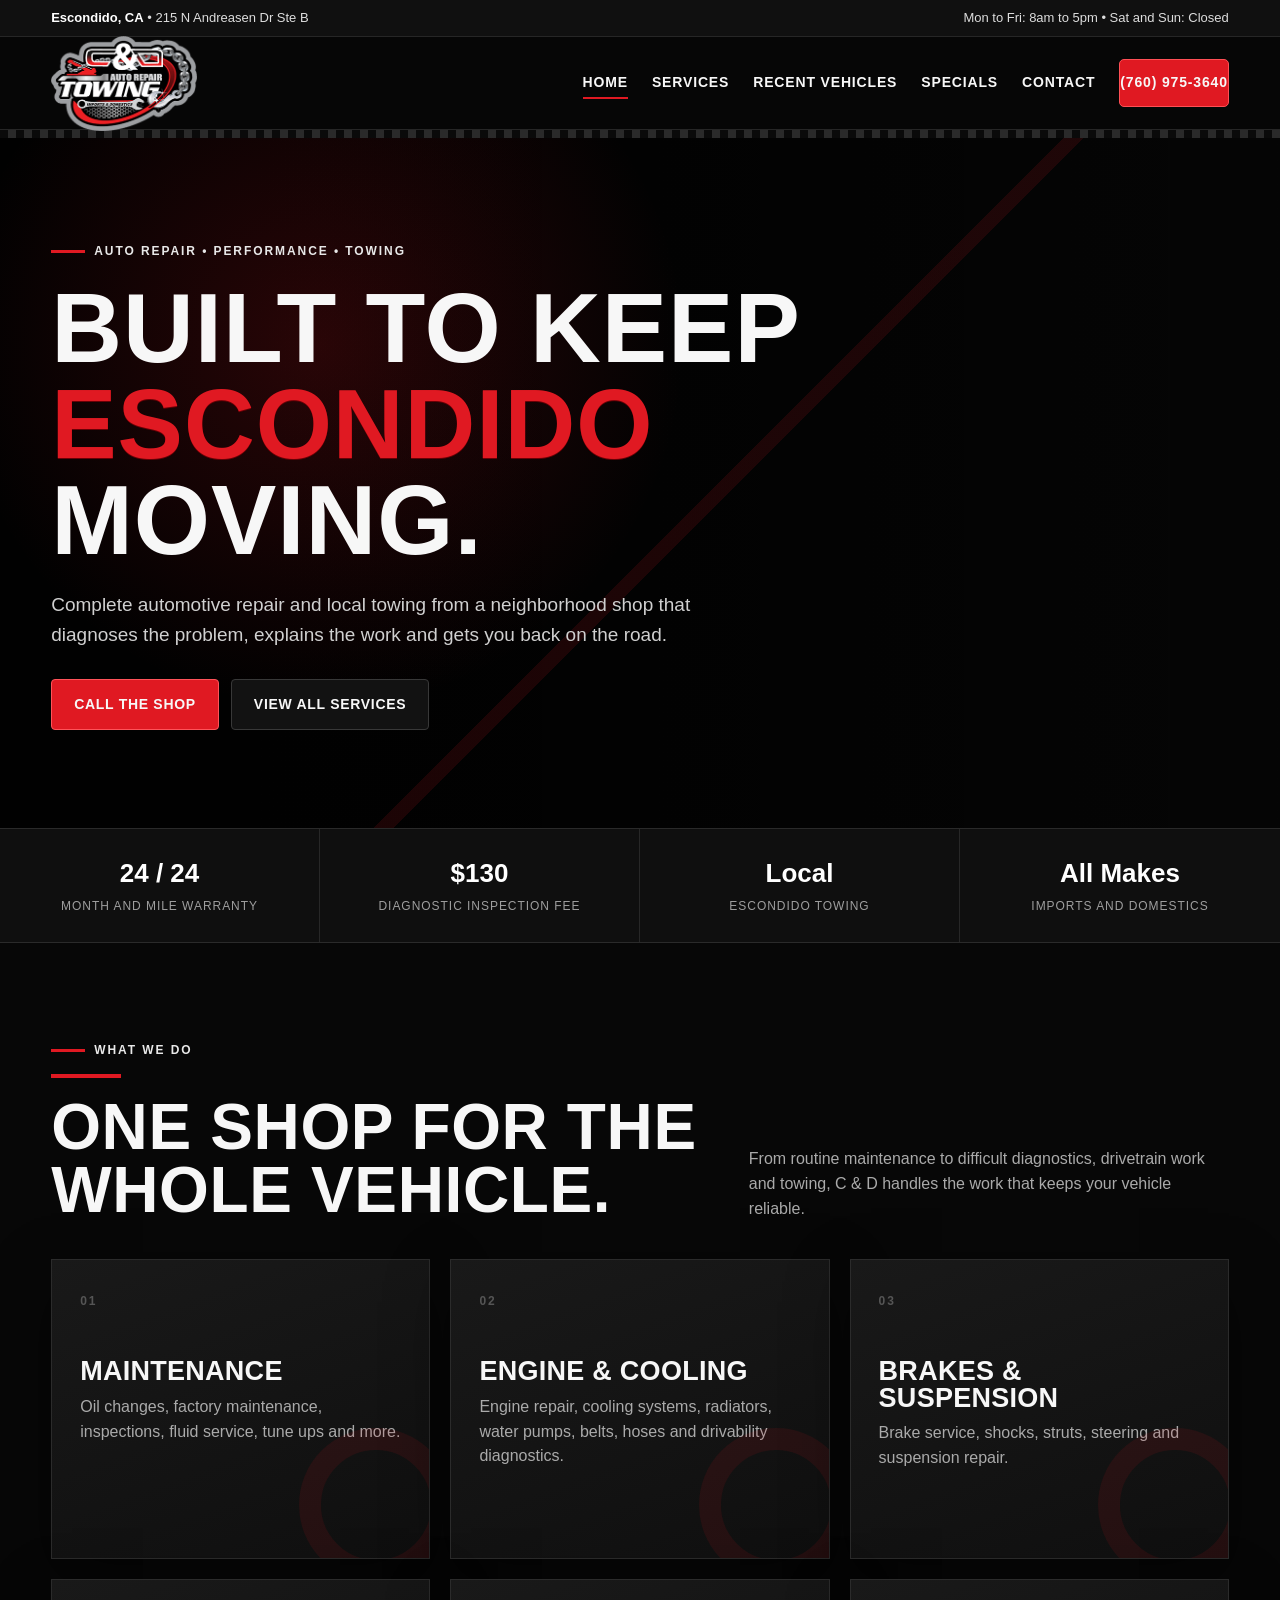
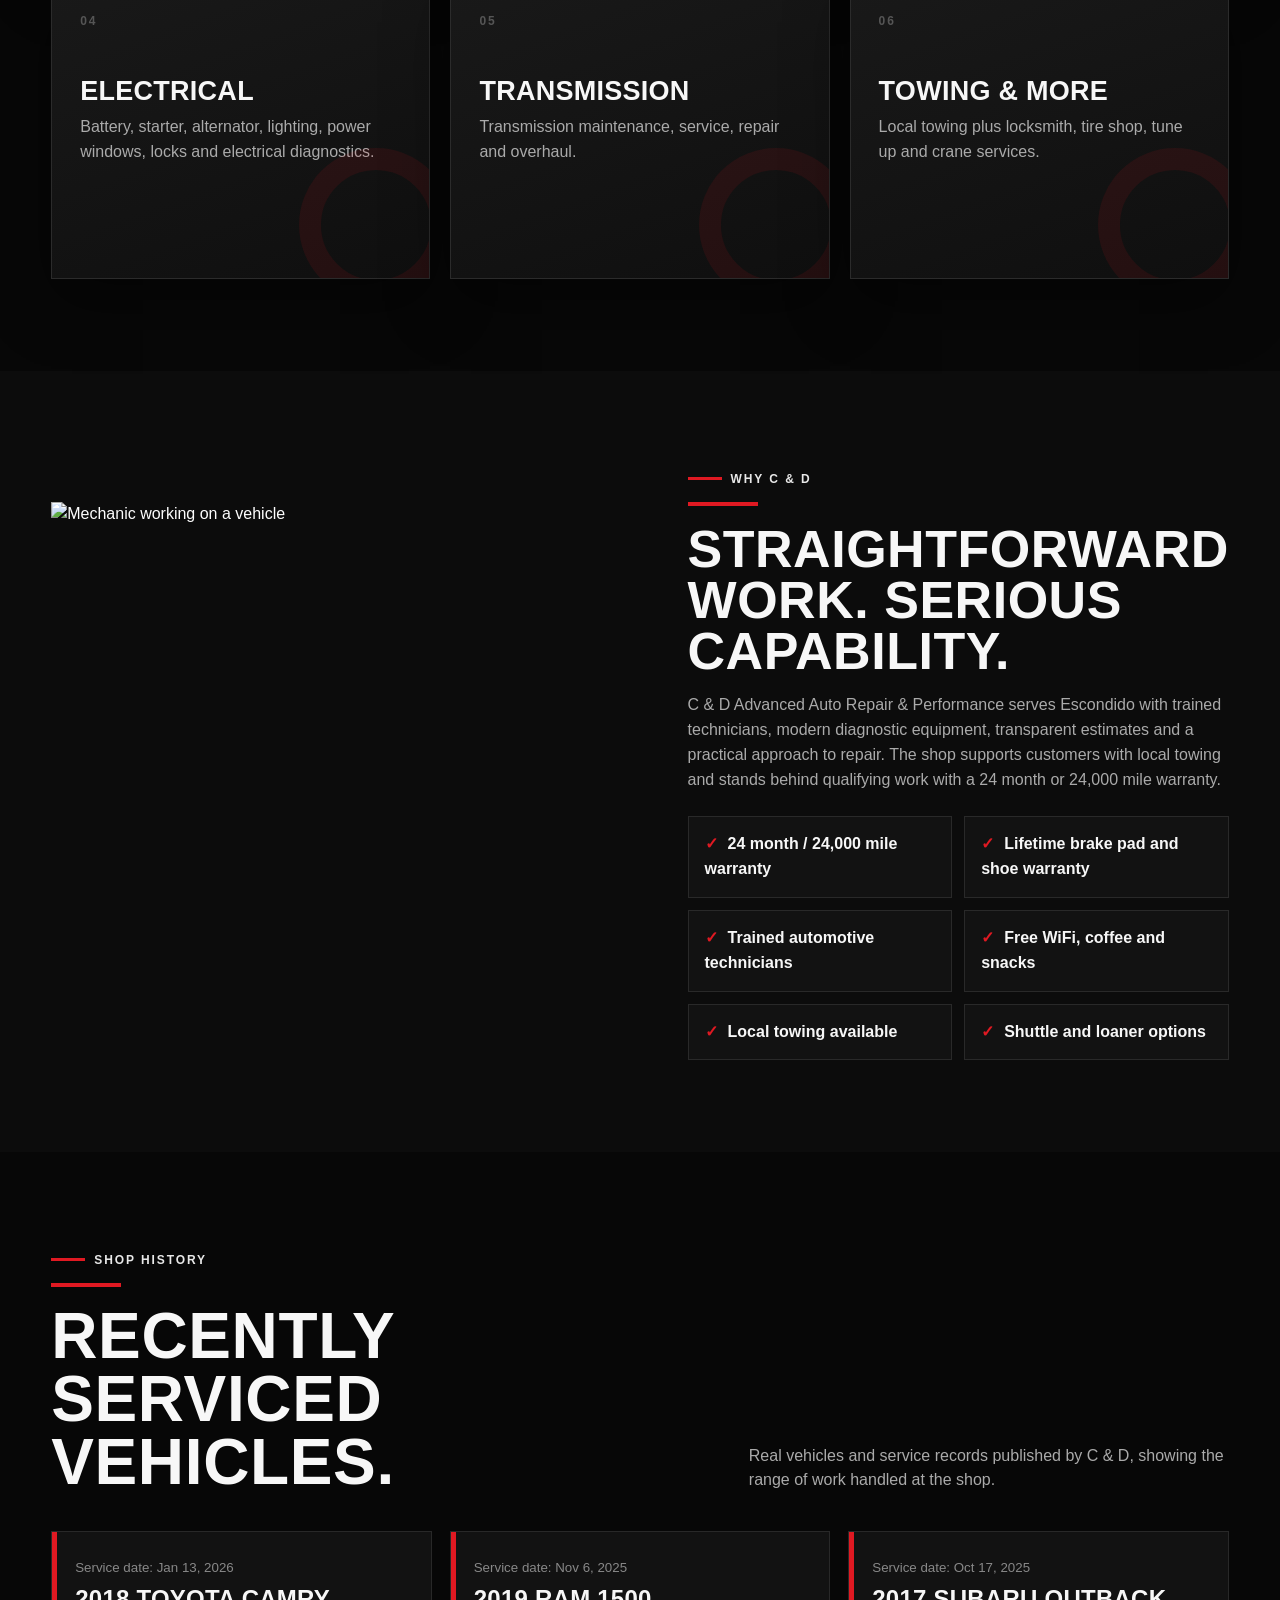
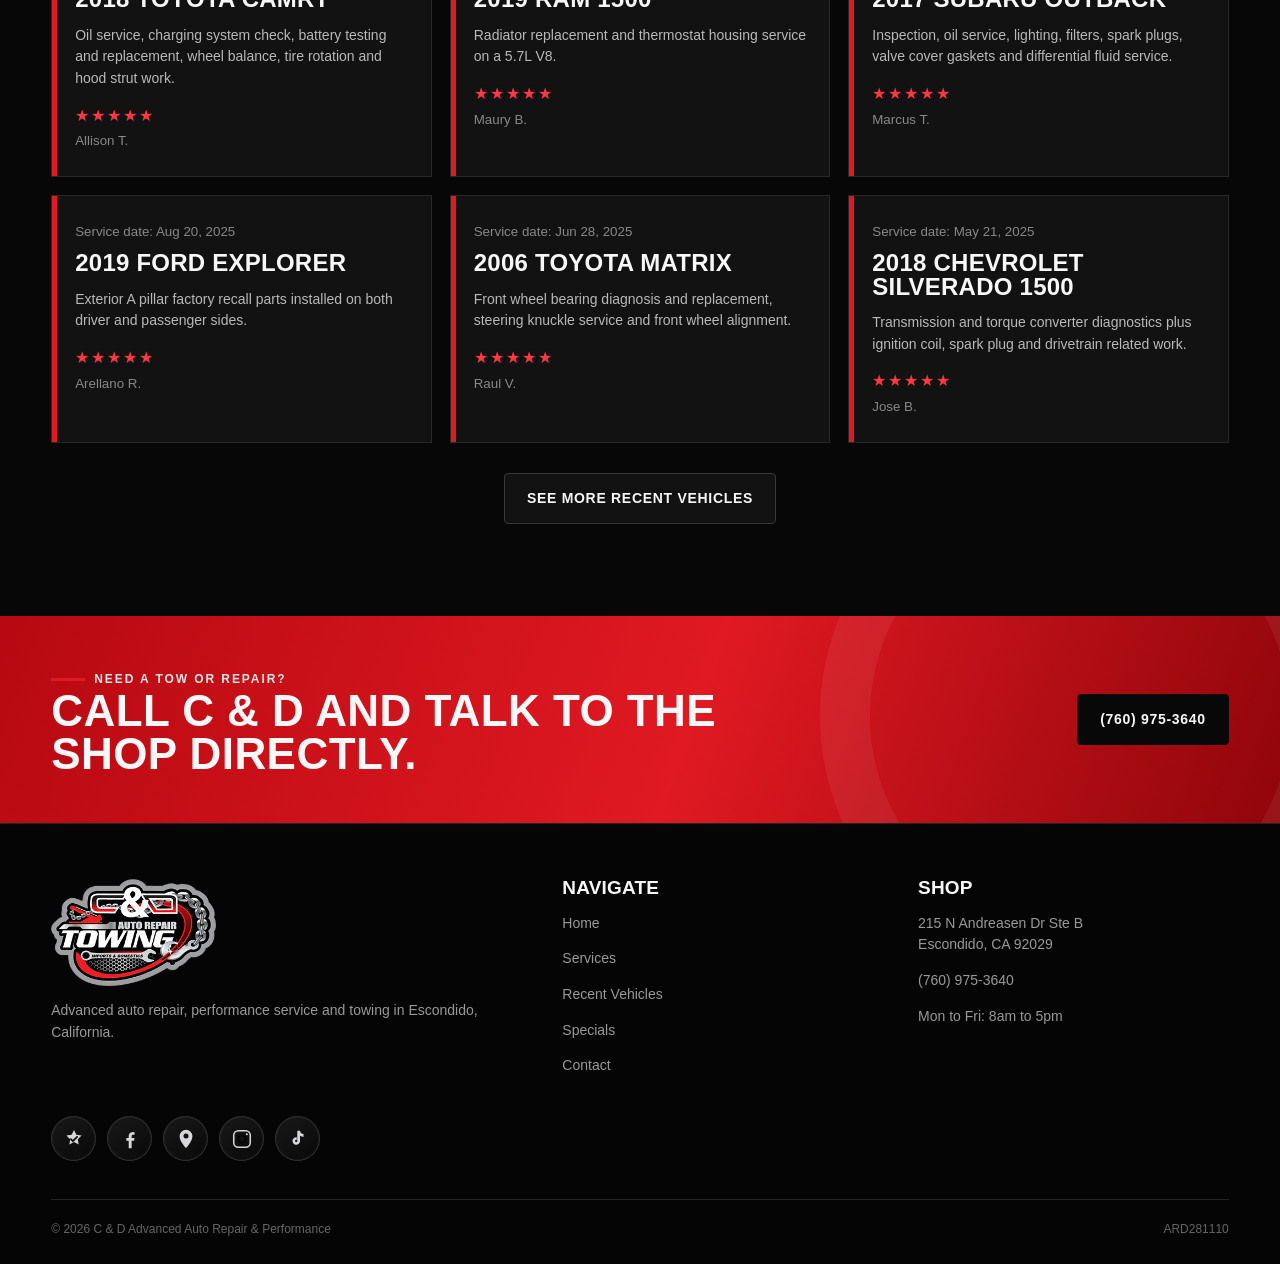
==== index.html @ fb7124a0 "Add files via upload" ====
<!DOCTYPE html>

<html lang="en"><head><meta charset="utf-8"/><meta content="width=device-width, initial-scale=1, viewport-fit=cover" name="viewport"/><title>C &amp; D Advanced Auto Repair &amp; Towing | Escondido, CA</title><meta content="Auto repair and local towing in Escondido, CA. C &amp; D handles diagnostics, brakes, engines, transmissions, maintenance, tires, AC, electrical work and more." name="description"/><link href="assets/styles.css" rel="stylesheet"/><meta content="index, follow, max-image-preview:large, max-snippet:-1, max-video-preview:-1" name="robots"/><meta content="#070707" name="theme-color"/><meta content="telephone=no" name="format-detection"/><link href="https://canddadvancedautorepair.com/" rel="canonical"/><link crossorigin="" href="https://images.unsplash.com" rel="preconnect"/><meta content="website" property="og:type"/><meta content="C &amp; D Advanced Auto Repair &amp; Performance" property="og:site_name"/><meta content="C &amp; D Advanced Auto Repair &amp; Towing | Escondido, CA" property="og:title"/><meta content="Auto repair and local towing in Escondido, CA. C &amp; D handles diagnostics, brakes, engines, transmissions, maintenance, tires, AC, electrical work and more." property="og:description"/><meta content="https://canddadvancedautorepair.com/" property="og:url"/><meta content="https://canddadvancedautorepair.com/assets/logo.webp" property="og:image"/><meta content="en_US" property="og:locale"/><meta content="summary_large_image" name="twitter:card"/><meta content="C &amp; D Advanced Auto Repair &amp; Towing | Escondido, CA" name="twitter:title"/><meta content="Auto repair and local towing in Escondido, CA. C &amp; D handles diagnostics, brakes, engines, transmissions, maintenance, tires, AC, electrical work and more." name="twitter:description"/><script type="application/ld+json">[{"@context":"https://schema.org","@type":"AutoRepair","@id":"https://canddadvancedautorepair.com/#business","name":"C & D Advanced Auto Repair & Performance","alternateName":"C & D Auto Repair & Towing","url":"https://canddadvancedautorepair.com/","telephone":"+1-760-975-3640","image":"https://canddadvancedautorepair.com/assets/logo.webp","logo":"https://canddadvancedautorepair.com/assets/logo.webp","address":{"@type":"PostalAddress","streetAddress":"215 N Andreasen Dr Ste B","addressLocality":"Escondido","addressRegion":"CA","postalCode":"92029","addressCountry":"US"},"geo":{"@type":"GeoCoordinates","latitude":33.1192747,"longitude":-117.1096226},"hasMap":"https://www.google.com/maps/place/C+%26+D+Advance+Auto+Repair+%26+Performance/@33.1192747,-117.1096226,15z/data=!4m6!3m5!1s0x80dbf495e4c6d253:0x30563e41448f5065!8m2!3d33.1192747!4d-117.1096226!16s%2Fg%2F11c46mjxrl","areaServed":{"@type":"City","name":"Escondido"},"openingHoursSpecification":[{"@type":"OpeningHoursSpecification","dayOfWeek":["Monday","Tuesday","Wednesday","Thursday","Friday"],"opens":"08:00","closes":"17:00"}],"sameAs":["https://www.surecritic.com/reviews/c-and-d-advanced-auto-repair-and-performance","https://www.facebook.com/cndautorepair","https://www.instagram.com/CNDTOWLIFE","https://www.tiktok.com/@cndtowlife"],"knowsAbout":["Auto repair","Automotive diagnostics","Brake repair","Engine repair","Transmission service","Auto air conditioning","Electrical repair","Suspension repair","Exhaust repair","Tire service","Towing"]},{"@context":"https://schema.org","@type":"WebSite","@id":"https://canddadvancedautorepair.com/#website","url":"https://canddadvancedautorepair.com/","name":"C & D Advanced Auto Repair & Performance","publisher":{"@id":"https://canddadvancedautorepair.com/#business"},"inLanguage":"en-US"},{"@context":"https://schema.org","@type":"WebPage","@id":"https://canddadvancedautorepair.com/#webpage","url":"https://canddadvancedautorepair.com/","name":"C & D Advanced Auto Repair & Towing | Escondido, CA","description":"Auto repair and local towing in Escondido, CA. C & D handles diagnostics, brakes, engines, transmissions, maintenance, tires, AC, electrical work and more.","isPartOf":{"@id":"https://canddadvancedautorepair.com/#website"},"about":{"@id":"https://canddadvancedautorepair.com/#business"}}]</script></head><body>
<div class="topbar"><div class="wrap"><div><strong>Escondido, CA</strong> • 215 N Andreasen Dr Ste B</div><div>Mon to Fri: 8am to 5pm • Sat and Sun: Closed</div></div></div>
<header class="header"><div class="wrap nav"><a aria-label="C &amp; D Advanced Auto Repair home" class="brand" href="index.html"><img alt="C &amp; D Advanced Auto Repair &amp; Towing logo" decoding="async" height="195" src="assets/logo.webp" width="300"/></a><button aria-controls="site-navigation" aria-expanded="false" aria-label="Open menu" class="menu" type="button">☰</button><nav aria-label="Primary navigation" class="links" id="site-navigation"><a aria-current="page" class="active" href="index.html">Home</a><a href="services.html">Services</a><a href="vehicles.html">Recent Vehicles</a><a href="specials.html">Specials</a><a href="contact.html">Contact</a><a class="call" href="tel:+17609753640">(760) 975-3640</a></nav></div></header>
<div class="checker"></div>
<main>
<section class="hero"><div class="wrap"><div class="eyebrow">Auto Repair • Performance • Towing</div><h1>Built to keep <span>Escondido</span> moving.</h1><p class="lead">Complete automotive repair and local towing from a neighborhood shop that diagnoses the problem, explains the work and gets you back on the road.</p><div class="actions"><a class="btn red" href="tel:+17609753640">Call the Shop</a><a class="btn dark" href="services.html">View All Services</a></div></div></section>
<section class="stats"><div class="stat"><b>24 / 24</b><span>Month and mile warranty</span></div><div class="stat"><b>$130</b><span>Diagnostic inspection fee</span></div><div class="stat"><b>Local</b><span>Escondido towing</span></div><div class="stat"><b>All Makes</b><span>Imports and domestics</span></div></section>
<section class="section"><div class="wrap"><div class="section-head"><div><div class="eyebrow">What we do</div><div class="redline"></div><h2>One shop for the whole vehicle.</h2></div><p>From routine maintenance to difficult diagnostics, drivetrain work and towing, C &amp; D handles the work that keeps your vehicle reliable.</p></div><div class="grid services-grid"><a class="service-card" href="services.html#maintenance"><span class="num">01</span><h3>Maintenance</h3><p>Oil changes, factory maintenance, inspections, fluid service, tune ups and more.</p></a><a class="service-card" href="services.html#engine"><span class="num">02</span><h3>Engine &amp; Cooling</h3><p>Engine repair, cooling systems, radiators, water pumps, belts, hoses and drivability diagnostics.</p></a><a class="service-card" href="services.html#brakes"><span class="num">03</span><h3>Brakes &amp; Suspension</h3><p>Brake service, shocks, struts, steering and suspension repair.</p></a><a class="service-card" href="services.html#electrical"><span class="num">04</span><h3>Electrical</h3><p>Battery, starter, alternator, lighting, power windows, locks and electrical diagnostics.</p></a><a class="service-card" href="services.html#transmission"><span class="num">05</span><h3>Transmission</h3><p>Transmission maintenance, service, repair and overhaul.</p></a><a class="service-card" href="services.html#towing"><span class="num">06</span><h3>Towing &amp; More</h3><p>Local towing plus locksmith, tire shop, tune up and crane services.</p></a></div></div></section>
<section class="section dark2"><div class="wrap split"><div class="photo-frame"><img alt="Mechanic working on a vehicle" decoding="async" loading="lazy" referrerpolicy="no-referrer" src="https://images.unsplash.com/photo-1625047509248-ec889cbff17f?auto=format&amp;fit=crop&amp;w=1200&amp;q=85"/></div><div><div class="eyebrow">Why C &amp; D</div><div class="redline"></div><h2 style="font-size:52px">Straightforward work. Serious capability.</h2><p style="color:#aaa">C &amp; D Advanced Auto Repair &amp; Performance serves Escondido with trained technicians, modern diagnostic equipment, transparent estimates and a practical approach to repair. The shop supports customers with local towing and stands behind qualifying work with a 24 month or 24,000 mile warranty.</p><div class="ticks"><div class="tick">24 month / 24,000 mile warranty</div><div class="tick">Lifetime brake pad and shoe warranty</div><div class="tick">Trained automotive technicians</div><div class="tick">Free WiFi, coffee and snacks</div><div class="tick">Local towing available</div><div class="tick">Shuttle and loaner options</div></div></div></div></section>
<section class="section"><div class="wrap"><div class="section-head"><div><div class="eyebrow">Shop history</div><div class="redline"></div><h2>Recently serviced vehicles.</h2></div><p>Real vehicles and service records published by C &amp; D, showing the range of work handled at the shop.</p></div><div class="vehicles"><article class="vehicle"><small>Service date: Jan 13, 2026</small><h3>2018 Toyota Camry</h3><p>Oil service, charging system check, battery testing and replacement, wheel balance, tire rotation and hood strut work.</p><div class="rating">★★★★★</div><small>Allison T.</small></article><article class="vehicle"><small>Service date: Nov 6, 2025</small><h3>2019 RAM 1500</h3><p>Radiator replacement and thermostat housing service on a 5.7L V8.</p><div class="rating">★★★★★</div><small>Maury B.</small></article><article class="vehicle"><small>Service date: Oct 17, 2025</small><h3>2017 Subaru Outback</h3><p>Inspection, oil service, lighting, filters, spark plugs, valve cover gaskets and differential fluid service.</p><div class="rating">★★★★★</div><small>Marcus T.</small></article><article class="vehicle"><small>Service date: Aug 20, 2025</small><h3>2019 Ford Explorer</h3><p>Exterior A pillar factory recall parts installed on both driver and passenger sides.</p><div class="rating">★★★★★</div><small>Arellano R.</small></article><article class="vehicle"><small>Service date: Jun 28, 2025</small><h3>2006 Toyota Matrix</h3><p>Front wheel bearing diagnosis and replacement, steering knuckle service and front wheel alignment.</p><div class="rating">★★★★★</div><small>Raul V.</small></article><article class="vehicle"><small>Service date: May 21, 2025</small><h3>2018 Chevrolet Silverado 1500</h3><p>Transmission and torque converter diagnostics plus ignition coil, spark plug and drivetrain related work.</p><div class="rating">★★★★★</div><small>Jose B.</small></article></div><div class="actions" style="justify-content:center"><a class="btn dark" href="vehicles.html">See More Recent Vehicles</a></div></div></section>
<section class="banner"><div class="wrap"><div><div class="eyebrow">Need a tow or repair?</div><h2>Call C &amp; D and talk to the shop directly.</h2></div><a class="btn" href="tel:+17609753640">(760) 975-3640</a></div></section>
</main>
<footer class="footer"><div class="wrap"><div class="footer-grid"><div><img alt="C &amp; D Advanced Auto Repair &amp; Towing logo" decoding="async" height="195" loading="lazy" src="assets/logo.webp" width="300"/><p>Advanced auto repair, performance service and towing in Escondido, California.</p></div><div><h3>Navigate</h3><p><a href="index.html">Home</a></p><p><a href="services.html">Services</a></p><p><a href="vehicles.html">Recent Vehicles</a></p><p><a href="specials.html">Specials</a></p><p><a href="contact.html">Contact</a></p></div><div><h3>Shop</h3><p>215 N Andreasen Dr Ste B<br/>Escondido, CA 92029</p><p><a href="tel:+17609753640">(760) 975-3640</a></p><p>Mon to Fri: 8am to 5pm</p></div></div><div aria-label="C and D online profiles" class="footer-social"><a aria-label="SureCritic reviews" class="social-icon surecritic" href="https://www.surecritic.com/reviews/c-and-d-advanced-auto-repair-and-performance" rel="noopener noreferrer" target="_blank" title="SureCritic reviews"><svg aria-hidden="true" viewbox="0 0 24 24"><path d="M12 2.3l2.55 5.17 5.7.83-4.12 4.02.97 5.68L12 15.32 6.9 18l.97-5.68L3.75 8.3l5.7-.83L12 2.3Z"></path><path class="cut" d="m8.6 12.1 2.15 2.15 4.65-4.65"></path></svg></a><a aria-label="Facebook" class="social-icon facebook" href="https://www.facebook.com/cndautorepair" rel="noopener noreferrer" target="_blank" title="Facebook"><svg aria-hidden="true" viewbox="0 0 24 24"><path d="M13.8 22v-8h2.7l.4-3.1h-3.1V8.9c0-.9.25-1.5 1.55-1.5H17V4.63a22 22 0 0 0-2.4-.13c-2.37 0-4 1.45-4 4.1v2.3H8V14h2.6v8h3.2Z"></path></svg></a><a aria-label="Google Maps" class="social-icon google" href="https://www.google.com/maps/place/C+%26+D+Advance+Auto+Repair+%26+Performance/@33.1192747,-117.1096226,15z/data=!4m6!3m5!1s0x80dbf495e4c6d253:0x30563e41448f5065!8m2!3d33.1192747!4d-117.1096226!16s%2Fg%2F11c46mjxrl?entry=ttu&amp;g_ep=EgoyMDI2MDgxMi4wIKXMDSoASAFQAw%3D%3D" rel="noopener noreferrer" target="_blank" title="Google Maps"><svg aria-hidden="true" viewbox="0 0 24 24"><path d="M12 2a7 7 0 0 0-7 7c0 5.3 7 13 7 13s7-7.7 7-13a7 7 0 0 0-7-7Zm0 9.5A2.5 2.5 0 1 1 12 6a2.5 2.5 0 0 1 0 5.5Z"></path></svg></a><a aria-label="Instagram" class="social-icon instagram" href="https://www.instagram.com/CNDTOWLIFE" rel="noopener noreferrer" target="_blank" title="Instagram"><svg aria-hidden="true" viewbox="0 0 24 24"><rect height="18" rx="5" ry="5" width="18" x="3" y="3"></rect><circle class="cut" cx="12" cy="12" r="4"></circle><circle cx="17.3" cy="6.8" r="1.1"></circle></svg></a><a aria-label="TikTok" class="social-icon tiktok" href="https://www.tiktok.com/@cndtowlife" rel="noopener noreferrer" target="_blank" title="TikTok"><svg aria-hidden="true" viewbox="0 0 24 24"><path d="M14.2 3v11.1a4.1 4.1 0 1 1-3.55-4.06v3.1a1.25 1.25 0 1 0 .55 1.04V3h3c.25 2 1.36 3.28 3.8 3.65v3.05a8.2 8.2 0 0 1-3.8-1.34V3Z"></path></svg></a></div><div class="footer-bottom"><span>© <span data-year=""></span> C &amp; D Advanced Auto Repair &amp; Performance</span><span>ARD281110</span></div></div></footer>
<a class="mobile-call" href="tel:+17609753640">Call C &amp; D • (760) 975-3640</a><script src="assets/script.js"></script></body></html>
---- assets/styles.css ----
:root{--bg:#070707;--panel:#111;--panel2:#171717;--red:#e01922;--red2:#a80810;--silver:#c7c9cc;--muted:#9b9da1;--white:#f7f7f7;--line:#2a2a2a;--shadow:0 22px 60px rgba(0,0,0,.42)}
*{box-sizing:border-box}html{scroll-behavior:smooth}body{margin:0;background:var(--bg);color:var(--white);font-family:Arial,Helvetica,sans-serif;line-height:1.55;cursor:url("data:image/svg+xml,%3Csvg xmlns='http://www.w3.org/2000/svg' width='36' height='36' viewBox='0 0 36 36'%3E%3Cg transform='rotate(-28 18 18)'%3E%3Cpath d='M16 4c-4 1-6.6 5-5.5 8.9l-6.2 11a3.3 3.3 0 0 0 1.2 4.5l1.6.9a3.3 3.3 0 0 0 4.5-1.2l6.3-10.9c3.9 1 8-1 9.6-4.8 1.1-2.6.8-5.5-.7-7.7l-4.6 5.1-4-2.3L20 1.2A8.7 8.7 0 0 0 16 4Z' fill='%23e01922' stroke='%23d7d9dc' stroke-width='1.7' stroke-linejoin='round'/%3E%3Ccircle cx='8.2' cy='26' r='2.2' fill='%23070707' stroke='%23f5f5f5' stroke-width='1.1'/%3E%3C/g%3E%3C/svg%3E") 7 5,auto}a,button,input,textarea,select{cursor:url("data:image/svg+xml,%3Csvg xmlns='http://www.w3.org/2000/svg' width='38' height='38' viewBox='0 0 38 38'%3E%3Cg transform='rotate(-28 19 19)'%3E%3Cpath d='M17 4c-4.2 1-7 5.2-5.8 9.4L4.7 24.8a3.5 3.5 0 0 0 1.3 4.8l1.7 1a3.5 3.5 0 0 0 4.8-1.3L19 17.9c4.1 1.1 8.4-1.1 10.1-5.1 1.2-2.7.8-5.8-.7-8.1l-4.9 5.4-4.2-2.4 1.9-6.6A9.2 9.2 0 0 0 17 4Z' fill='%23f02a32' stroke='%23ffffff' stroke-width='2' stroke-linejoin='round'/%3E%3Ccircle cx='8.8' cy='27' r='2.3' fill='%23070707' stroke='%23ffffff' stroke-width='1.2'/%3E%3C/g%3E%3C/svg%3E") 7 5,pointer}::-webkit-scrollbar{width:12px}::-webkit-scrollbar-track{background:#060606}::-webkit-scrollbar-thumb{background:linear-gradient(#d3d3d3 0 22%,#e01922 22% 78%,#606268 78%);border:2px solid #060606;border-radius:10px}*{scrollbar-color:#e01922 #060606;scrollbar-width:thin}a{text-decoration:none;color:inherit}img{max-width:100%;display:block}.wrap{width:min(1180px,92%);margin:auto}.topbar{background:#101010;border-bottom:1px solid #262626;color:#ddd;font-size:13px}.topbar .wrap{display:flex;justify-content:space-between;gap:20px;padding:8px 0}.topbar strong{color:#fff}.header{position:sticky;top:0;z-index:50;background:rgba(7,7,7,.94);backdrop-filter:blur(12px);border-bottom:1px solid #262626}.nav{height:92px;display:flex;align-items:center;justify-content:space-between;gap:24px}.brand img{width:158px}.links{display:flex;align-items:center;gap:24px;font-size:14px;font-weight:800;text-transform:uppercase;letter-spacing:.06em}.links a{position:relative;padding:12px 0}.links a:after{content:"";position:absolute;left:0;bottom:7px;width:0;height:2px;background:var(--red);transition:.25s}.links a:hover:after,.links a.active:after{width:100%}.call{padding:13px 18px;background:var(--red);border:1px solid #ff4f55;border-radius:5px;box-shadow:0 0 0 1px rgba(224,25,34,.2) inset}.menu{display:none;background:none;border:0;color:white;font-size:28px}.hero{position:relative;min-height:690px;display:grid;align-items:center;overflow:hidden;background:linear-gradient(90deg,rgba(0,0,0,.92) 0%,rgba(0,0,0,.78) 44%,rgba(0,0,0,.28) 100%),url('https://images.unsplash.com/photo-1486006920555-c77dcf18193c?auto=format&fit=crop&w=2000&q=85') center/cover}.hero:before{content:"";position:absolute;inset:0;background-image:radial-gradient(circle at 25% 30%,rgba(224,25,34,.18),transparent 34%),linear-gradient(135deg,transparent 0 54%,rgba(224,25,34,.12) 54% 55%,transparent 55%)}.hero .wrap{position:relative;z-index:2}.eyebrow{display:inline-flex;align-items:center;gap:9px;color:#e8e8e8;text-transform:uppercase;font-size:12px;letter-spacing:.16em;font-weight:900}.eyebrow:before{content:"";width:34px;height:3px;background:var(--red)}h1,h2,h3{font-family:Arial Black,Impact,Arial,sans-serif;text-transform:uppercase;letter-spacing:.01em;line-height:.98;margin:0}.hero h1{font-size:clamp(54px,8vw,98px);max-width:840px;margin:19px 0 22px}.hero h1 span{color:var(--red);text-shadow:0 1px 0 #690006}.lead{font-size:19px;color:#d0d0d0;max-width:670px}.actions{display:flex;gap:12px;flex-wrap:wrap;margin-top:30px}.btn{display:inline-flex;align-items:center;justify-content:center;min-height:51px;padding:0 22px;border-radius:4px;font-size:14px;font-weight:900;text-transform:uppercase;letter-spacing:.05em;border:1px solid #383838;transition:.2s}.btn:hover{transform:translateY(-2px)}.btn.red{background:var(--red);border-color:#ff5359}.btn.dark{background:#121212}.stats{display:grid;grid-template-columns:repeat(4,1fr);background:#0f0f0f;border-top:1px solid #2a2a2a;border-bottom:1px solid #2a2a2a}.stat{padding:24px;border-right:1px solid #272727;text-align:center}.stat:last-child{border-right:0}.stat b{display:block;font-size:26px;color:#fff}.stat span{font-size:12px;color:#9e9e9e;text-transform:uppercase;letter-spacing:.08em}.section{padding:92px 0}.section.dark2{background:#0c0c0c}.section-head{display:flex;justify-content:space-between;gap:30px;align-items:end;margin-bottom:38px}.section-head h2{font-size:clamp(38px,5vw,64px);max-width:780px}.section-head p{max-width:480px;color:#aaa;margin:0}.redline{height:4px;width:70px;background:var(--red);margin:14px 0 18px}.grid{display:grid;gap:20px}.services-grid{grid-template-columns:repeat(3,1fr)}.service-card{position:relative;min-height:300px;padding:28px;border:1px solid #2b2b2b;background:linear-gradient(160deg,#191919,#0f0f0f);overflow:hidden;box-shadow:var(--shadow);transition:.25s}.service-card:hover{transform:translateY(-5px);border-color:#613034}.service-card:after{content:"";position:absolute;right:-24px;bottom:-24px;width:110px;height:110px;border:22px solid rgba(224,25,34,.10);border-radius:50%}.service-card .num{color:#555;font-size:12px;font-weight:900;letter-spacing:.16em}.service-card h3{font-size:27px;margin:45px 0 10px}.service-card p{color:#aaa;margin:0}.split{display:grid;grid-template-columns:1.05fr .95fr;gap:48px;align-items:center}.photo-frame{position:relative}.photo-frame img{width:100%;height:520px;object-fit:cover;filter:saturate(.86) contrast(1.05)}.photo-frame:before{content:"";position:absolute;inset:16px -16px -16px 16px;border:2px solid var(--red);z-index:-1}.ticks{display:grid;grid-template-columns:1fr 1fr;gap:12px;margin-top:24px}.tick{background:#121212;border:1px solid #292929;padding:15px 16px;font-weight:800}.tick:before{content:"✓";color:var(--red);margin-right:10px}.vehicles{display:grid;grid-template-columns:repeat(3,1fr);gap:18px}.vehicle{border:1px solid #282828;background:#121212;padding:23px;position:relative;overflow:hidden}.vehicle:before{content:"";position:absolute;left:0;top:0;width:5px;height:100%;background:var(--red)}.vehicle small{color:#888}.vehicle h3{font-size:24px;margin:7px 0 13px}.vehicle p{color:#b9b9b9;font-size:14px}.rating{color:#ff3740;letter-spacing:2px}.banner{background:linear-gradient(110deg,#b70911,#e01922 54%,#90050b);padding:48px 0;position:relative;overflow:hidden}.banner:after{content:"";position:absolute;right:-60px;top:-160px;width:420px;height:420px;border:50px solid rgba(255,255,255,.06);border-radius:50%}.banner .wrap{display:flex;justify-content:space-between;align-items:center;gap:30px;position:relative;z-index:2}.banner h2{font-size:44px;max-width:700px}.banner .btn{background:#080808;border-color:#080808}.page-hero{padding:105px 0 75px;background:linear-gradient(100deg,rgba(0,0,0,.94),rgba(0,0,0,.6)),url('https://images.unsplash.com/photo-1492144534655-ae79c964c9d7?auto=format&fit=crop&w=2000&q=85') center/cover;border-bottom:1px solid #282828}.page-hero h1{font-size:clamp(46px,7vw,82px);margin-top:14px}.content-card{background:#111;border:1px solid #292929;padding:28px}.service-detail{display:grid;grid-template-columns:280px 1fr;gap:34px;padding:32px 0;border-bottom:1px solid #242424}.service-detail:last-child{border-bottom:0}.service-detail h2{font-size:31px}.service-list{columns:2;column-gap:24px;margin:0;padding-left:18px;color:#c5c5c5}.service-list li{break-inside:avoid;margin:8px 0}.specials{grid-template-columns:repeat(2,1fr)}.coupon{background:#f4f4f4;color:#111;padding:32px;border:7px double #111;position:relative}.coupon h2{font-size:31px}.coupon .price{font-family:Arial Black,Impact,sans-serif;font-size:48px;color:#d10e17}.coupon small{color:#444}.contact-grid{grid-template-columns:.85fr 1.15fr}.contact-box{background:#111;border:1px solid #292929;padding:30px}.contact-box h3{font-size:26px;margin-bottom:18px}.contact-line{padding:16px 0;border-bottom:1px solid #282828}.contact-line:last-child{border:0}.map iframe{width:100%;height:430px;border:0;filter:grayscale(.75) contrast(1.05)}form{display:grid;gap:13px}input,textarea,select{width:100%;background:#0a0a0a;color:#fff;border:1px solid #303030;padding:15px;font:inherit}textarea{min-height:140px;resize:vertical}.footer{background:#050505;border-top:1px solid #242424;padding:55px 0 25px}.footer-grid{display:grid;grid-template-columns:1.2fr .8fr .8fr;gap:45px}.footer img{width:180px}.footer h3{font-size:19px;margin-bottom:15px}.footer p,.footer a{color:#999;font-size:14px}.footer a:hover{color:#fff}.footer-bottom{margin-top:38px;padding-top:20px;border-top:1px solid #222;color:#666;font-size:12px;display:flex;justify-content:space-between;gap:15px}.mobile-call{display:none}.checker{height:8px;background-color:#0a0a0a;background-image:linear-gradient(45deg,#2a2a2a 25%,transparent 25%),linear-gradient(-45deg,#2a2a2a 25%,transparent 25%),linear-gradient(45deg,transparent 75%,#2a2a2a 75%),linear-gradient(-45deg,transparent 75%,#2a2a2a 75%);background-size:16px 16px;background-position:0 0,0 8px,8px -8px,-8px 0}
@media(max-width:900px){.topbar{display:none}.nav{height:78px}.brand img{width:136px}.menu{display:block}.links{display:none;position:absolute;top:78px;left:0;right:0;background:#090909;border-bottom:1px solid #333;flex-direction:column;align-items:stretch;padding:16px 5%;gap:0}.links.open{display:flex}.links a{padding:14px 0}.links .call{margin-top:8px;text-align:center}.hero{min-height:610px;background-position:68% center}.hero h1{font-size:56px}.stats{grid-template-columns:1fr 1fr}.stat:nth-child(2){border-right:0}.services-grid,.vehicles,.specials,.contact-grid{grid-template-columns:1fr}.split{grid-template-columns:1fr}.section{padding:70px 0}.section-head{display:block}.section-head p{margin-top:20px}.service-detail{grid-template-columns:1fr}.service-list{columns:1}.footer-grid{grid-template-columns:1fr}.banner .wrap{display:block}.banner .btn{margin-top:22px}.mobile-call{display:flex;position:fixed;z-index:80;left:12px;right:12px;bottom:12px;height:56px;align-items:center;justify-content:center;background:var(--red);color:#fff;border-radius:5px;font-weight:900;text-transform:uppercase;box-shadow:0 10px 30px rgba(0,0,0,.55)}body{padding-bottom:76px}.ticks{grid-template-columns:1fr}.photo-frame img{height:390px}}
@media(max-width:560px){.hero{min-height:560px}.hero h1{font-size:45px}.lead{font-size:16px}.actions .btn{width:100%}.stats{grid-template-columns:1fr 1fr}.stat{padding:18px 10px}.stat b{font-size:21px}.section-head h2{font-size:40px}.service-card{min-height:245px}.service-card h3{margin-top:30px}.vehicles{grid-template-columns:1fr}.page-hero{padding:78px 0 55px}.page-hero h1{font-size:48px}.footer-bottom{display:block}}


/* C & D refinements */
.brand img{width:146px!important;height:auto!important;object-fit:contain}.footer img{width:165px!important;height:auto!important}

body{cursor:url("data:image/svg+xml,%3Csvg xmlns='http://www.w3.org/2000/svg' width='31' height='37' viewBox='0 0 31 37'%3E%3Cpath d='M3 2.5 26 19l-10.2 1.8 5.5 11.6-5 2.4-5.4-11.5-6.8 7.6L3 2.5Z' fill='%23e01922' stroke='%23d9dadd' stroke-width='2' stroke-linejoin='round'/%3E%3Cpath d='M7 8.5 20 18l-7.1 1.2 3.7 7.8' fill='none' stroke='%236d080c' stroke-width='1.4' stroke-linecap='round'/%3E%3C/svg%3E") 3 3,auto}
a,button,input,textarea,select,[role="button"]{cursor:url("data:image/svg+xml,%3Csvg xmlns='http://www.w3.org/2000/svg' width='34' height='40' viewBox='0 0 34 40'%3E%3Cpath d='M3 2.5 29 21l-11.4 2 6 12.8-5.6 2.6-5.9-12.7-7.7 8.5L3 2.5Z' fill='%23f4f4f4' stroke='%23e01922' stroke-width='2.4' stroke-linejoin='round'/%3E%3Cpath d='M7 8.5 22 19.2l-8 1.4 4.2 9' fill='none' stroke='%238d0b11' stroke-width='1.6' stroke-linecap='round'/%3E%3C/svg%3E") 3 3,pointer}

.footer-social{display:flex;align-items:center;gap:11px;margin-top:25px;flex-wrap:wrap}.social-icon{width:45px;height:45px;border:1px solid #343434;background:linear-gradient(145deg,#181818,#090909);display:grid;place-items:center;border-radius:50%;transition:transform .2s,border-color .2s,background .2s;box-shadow:inset 0 0 0 1px rgba(255,255,255,.025)}.social-icon svg{width:22px;height:22px;fill:#d6d7d9;stroke:none;transition:.2s}.social-icon svg .cut{fill:none;stroke:#050505;stroke-width:1.8;stroke-linecap:round;stroke-linejoin:round}.social-icon.instagram svg{fill:none;stroke:#d6d7d9;stroke-width:1.7}.social-icon.instagram svg circle:last-child{fill:#d6d7d9;stroke:none}.social-icon:hover{transform:translateY(-3px);border-color:#e01922;background:#171010}.social-icon:hover svg{fill:#e01922}.social-icon.instagram:hover svg{stroke:#e01922}.social-icon.instagram:hover svg circle:last-child{fill:#e01922}
.services-shell{display:grid;gap:24px}.service-detail{display:grid!important;grid-template-columns:330px 1fr!important;gap:0!important;padding:0!important;border:1px solid #2a2a2a!important;background:linear-gradient(135deg,#151515,#0c0c0c);overflow:hidden;min-height:285px;box-shadow:0 18px 45px rgba(0,0,0,.28);transition:transform .25s,border-color .25s}.service-detail:hover{transform:translateY(-4px);border-color:#5a2428}.service-detail:nth-child(even) .service-media{order:2}.service-detail:nth-child(even) .service-copy{order:1}.service-media{position:relative;min-height:285px;background:#090909;overflow:hidden}.service-media img{position:absolute;inset:0;width:100%;height:100%;object-fit:cover;filter:saturate(.9) contrast(1.04);transition:transform .45s}.service-detail:hover .service-media img{transform:scale(1.045)}.service-media:after{content:"";position:absolute;inset:0;background:linear-gradient(180deg,transparent 50%,rgba(0,0,0,.58))}.service-photo-tag{position:absolute;z-index:2;left:18px;bottom:16px;background:rgba(8,8,8,.86);border-left:3px solid #e01922;padding:8px 11px;color:#ddd;font-size:11px;font-weight:900;text-transform:uppercase;letter-spacing:.1em}.service-placeholder{height:100%;display:grid;place-items:center;background:radial-gradient(circle at 50% 35%,rgba(224,25,34,.17),transparent 35%),linear-gradient(145deg,#171717,#080808)}.service-placeholder span{font:900 72px/1 Arial Black,Impact,sans-serif;color:#272727}.service-copy{padding:34px 36px;display:flex;flex-direction:column;justify-content:center}.service-copy h2{font-size:32px;margin:11px 0 18px}.service-copy .eyebrow{margin:0}.service-list{columns:2!important;column-gap:34px!important;padding-left:18px!important}.service-list li{margin:7px 0!important;color:#c6c6c6}.services-intro{display:flex;align-items:end;justify-content:space-between;gap:30px;margin-bottom:30px}.services-intro p{max-width:620px;color:#aaa;margin:0}.services-intro h2{font-size:clamp(34px,5vw,56px)}
.specials{gap:22px!important}.coupon{appearance:none;text-align:left;width:100%;background:linear-gradient(145deg,#171717,#0b0b0b)!important;color:#f5f5f5!important;padding:0!important;border:1px solid #343434!important;border-radius:0!important;overflow:hidden;position:relative;min-height:310px;box-shadow:0 20px 50px rgba(0,0,0,.35);transition:transform .25s,border-color .25s}.coupon:before{content:"";position:absolute;left:0;top:0;bottom:0;width:6px;background:#e01922}.coupon:after{content:"";position:absolute;right:-60px;top:-75px;width:190px;height:190px;border:28px solid rgba(224,25,34,.08);border-radius:50%}.coupon:hover{transform:translateY(-5px);border-color:#6d2428!important}.coupon-top{padding:28px 30px 5px;position:relative;z-index:2}.coupon h2{font-size:29px!important;margin:0 0 7px}.coupon .price{font-size:52px!important;line-height:1;color:#f02b34!important}.coupon-body{padding:8px 30px 25px;position:relative;z-index:2}.coupon p{color:#d0d0d0}.coupon small{color:#8e8e8e!important;display:block;line-height:1.5}.copy-offer{display:flex;align-items:center;justify-content:space-between;border-top:1px dashed #393939;padding:17px 30px;color:#ddd;text-transform:uppercase;font-size:11px;font-weight:900;letter-spacing:.11em;background:#090909}.copy-offer svg{width:18px;height:18px;fill:none;stroke:#e01922;stroke-width:1.8}.coupon.copied .copy-offer{color:#fff;background:#27080a}.coupon.copied .copy-label{color:#ff454c}.coupon-note{display:flex;gap:10px;align-items:center;color:#8f8f8f;margin:0 0 34px}.coupon-note:before{content:"";width:36px;height:3px;background:#e01922;flex:0 0 auto}
@media(max-width:900px){.brand img{width:128px!important}.service-detail{grid-template-columns:1fr!important}.service-detail:nth-child(even) .service-media,.service-detail:nth-child(even) .service-copy{order:initial}.service-media{min-height:245px}.service-list{columns:1!important}.services-intro{display:block}.services-intro p{margin-top:15px}.service-copy{padding:28px 25px}}

/* Recently serviced vehicle showcase */
.recent-intro{max-width:760px;margin:0 auto 46px;text-align:center}.recent-intro .eyebrow{justify-content:center}.recent-intro .eyebrow:before{display:none}.recent-intro h2{font-size:clamp(38px,5vw,62px);margin:14px 0 16px}.recent-intro p{color:#aaa;margin:0;font-size:16px}
.vehicle-showcase{display:grid;grid-template-columns:repeat(3,minmax(0,1fr));gap:24px;align-items:stretch}.service-vehicle{background:linear-gradient(160deg,#171717,#0d0d0d);border:1px solid #2d2d2d;position:relative;overflow:hidden;display:flex;flex-direction:column;min-height:100%;box-shadow:0 18px 45px rgba(0,0,0,.28);transition:transform .25s,border-color .25s,box-shadow .25s}.service-vehicle:hover{transform:translateY(-6px);border-color:#6b2429;box-shadow:0 26px 60px rgba(0,0,0,.48)}.service-vehicle:before{content:"";position:absolute;left:0;top:0;right:0;height:4px;background:linear-gradient(90deg,#7e070c,var(--red),#d1d2d4,var(--red),#7e070c);z-index:3}.vehicle-title{padding:26px 24px 14px;font-family:Arial Black,Impact,Arial,sans-serif;text-transform:uppercase;font-size:24px;line-height:1.08;letter-spacing:.01em}.vehicle-image-stage{height:220px;margin:0 18px 18px;display:flex;align-items:center;justify-content:center;position:relative;background:radial-gradient(circle at 50% 58%,rgba(224,25,34,.12),transparent 43%),linear-gradient(180deg,#151515,#0a0a0a);border:1px solid #252525;overflow:hidden}.vehicle-image-stage:after{content:"";position:absolute;left:10%;right:10%;bottom:20px;height:10px;background:rgba(0,0,0,.72);filter:blur(9px);border-radius:50%}.vehicle-image-stage img{width:94%;height:90%;object-fit:contain;position:relative;z-index:2;filter:drop-shadow(0 13px 10px rgba(0,0,0,.42));transition:transform .25s}.service-vehicle:hover .vehicle-image-stage img{transform:scale(1.025)}.vehicle-data{margin:0 18px;padding:18px;background:#121212;border:1px solid #292929;display:grid;grid-template-columns:1fr 1fr;gap:10px 16px}.vehicle-data span{display:block;color:#858585;font-size:10px;text-transform:uppercase;letter-spacing:.13em;font-weight:900}.vehicle-data strong{display:block;margin-top:3px;color:#fff;font-size:18px}.vehicle-data .date strong{color:#e7e7e7}.vehicle-work{padding:22px 24px 10px;flex:1}.vehicle-work h3{font-size:17px;color:#fff;margin-bottom:13px;letter-spacing:.04em}.vehicle-work h3:before{content:"";display:inline-block;width:4px;height:16px;background:var(--red);margin-right:9px;vertical-align:-2px}.vehicle-work ul{margin:0;padding-left:18px;color:#bdbdbd;font-size:13px;line-height:1.52}.vehicle-work li{margin:0 0 8px}.vehicle-review{margin:12px 18px 18px;padding:18px 18px 17px;background:linear-gradient(135deg,#151515,#0d0d0d);border:1px solid #2a2a2a;text-align:center;position:relative}.vehicle-stars{font-size:24px;letter-spacing:4px;color:#e01922;line-height:1;text-shadow:0 0 14px rgba(224,25,34,.2)}.vehicle-review p{font-size:12px;color:#c9c9c9;margin:9px 0 0}.vehicle-review strong{color:#fff}.vehicle-review time{color:#8e8e8e}.vehicle-number{position:absolute;right:14px;top:12px;color:#2d2d2d;font-size:11px;font-weight:900;letter-spacing:.15em}.vehicle-showcase-note{margin-top:28px;color:#777;font-size:12px;text-align:center}
@media(max-width:980px){.vehicle-showcase{grid-template-columns:repeat(2,minmax(0,1fr))}}@media(max-width:650px){.vehicle-showcase{grid-template-columns:1fr}.vehicle-image-stage{height:205px}.vehicle-title{font-size:22px}.recent-intro{text-align:left}.recent-intro .eyebrow{justify-content:flex-start}.vehicle-data strong{font-size:17px}}


/* service media refinement */
.service-detail{grid-template-columns:minmax(300px,38%) 1fr!important;min-height:0!important}
.service-media{padding:0!important;min-height:290px!important;background:#090909!important;display:flex!important;align-items:stretch!important}
.service-media img{display:block!important;width:100%!important;height:100%!important;min-height:290px!important;object-fit:cover!important;object-position:center!important;background:transparent!important;border:0!important;filter:saturate(.94) contrast(1.03)!important}
.service-detail:hover .service-media img{transform:scale(1.018)!important}
.service-media:after{pointer-events:none}
.service-photo-tag{left:14px!important;bottom:14px!important}
@media(max-width:900px){.service-detail{grid-template-columns:1fr!important}.service-media,.service-media img{min-height:240px!important;max-height:340px!important}.service-media img{aspect-ratio:16/10}}



/* Mobile optimization and accessibility */
html{overflow-x:hidden;-webkit-text-size-adjust:100%}
body{overflow-x:hidden}
img{height:auto}
:focus-visible{outline:3px solid #ff3b43;outline-offset:3px}
.menu{min-width:48px;min-height:48px;align-items:center;justify-content:center;border:1px solid #2d2d2d;border-radius:4px}
.menu[aria-expanded="true"]{background:#191919;border-color:#5d2428}
.links a{touch-action:manipulation}
.mobile-call{padding-bottom:env(safe-area-inset-bottom)}

@media (hover:none),(pointer:coarse){body,a,button,input,textarea,select{cursor:auto!important}.service-card:hover,.service-detail:hover,.service-vehicle:hover,.coupon:hover,.social-icon:hover,.btn:hover{transform:none!important}}

@media(max-width:900px){
  .wrap{width:min(100% - 32px,1180px)}
  .header{top:0}.nav{height:74px}.brand img{width:118px!important;max-height:66px;object-fit:contain}
  .menu{display:flex;font-size:24px;padding:0}
  .links{top:74px;max-height:calc(100dvh - 74px);overflow-y:auto;padding:10px 16px 18px;box-shadow:0 18px 35px rgba(0,0,0,.55)}
  .links a{padding:15px 8px;font-size:14px;border-bottom:1px solid #202020}.links a:last-child{border-bottom:0}.links .call{margin-top:10px;border-bottom:0}
  .hero{min-height:calc(100svh - 74px);max-height:none;padding:64px 0 72px;background-position:64% center}
  .hero:after{content:"";position:absolute;inset:0;background:linear-gradient(180deg,rgba(0,0,0,.12),rgba(0,0,0,.55));pointer-events:none}
  .hero .wrap{z-index:3}.hero h1{font-size:clamp(42px,12vw,62px);max-width:680px;margin:16px 0 18px}.lead{font-size:17px;line-height:1.55;max-width:590px}
  .actions{gap:10px}.actions .btn{min-height:52px}
  .stats{grid-template-columns:1fr 1fr}.stat{padding:19px 12px}.stat b{font-size:22px}.stat span{font-size:10px;line-height:1.35}
  .section{padding:62px 0}.section-head{margin-bottom:28px}.section-head h2{font-size:clamp(34px,9vw,50px);line-height:1.02}.section-head p{font-size:15px}
  .services-grid{gap:14px}.service-card{min-height:220px;padding:23px}.service-card h3{font-size:25px;margin:30px 0 9px}.service-card p{font-size:14px}
  .split{gap:34px}.photo-frame img{height:auto;aspect-ratio:4/3;object-fit:cover}.photo-frame:before{inset:10px -10px -10px 10px}
  .banner{padding:38px 0}.banner h2{font-size:clamp(31px,8.5vw,42px)}
  .page-hero{padding:68px 0 52px;background-position:center}.page-hero h1{font-size:clamp(39px,11vw,58px);overflow-wrap:anywhere}
  .services-intro{margin-bottom:23px}.services-intro h2{font-size:clamp(32px,9vw,46px)}
  .services-shell{gap:16px}.service-detail{border-radius:0}.service-media,.service-media img{min-height:220px!important;max-height:none!important}.service-media img{height:auto!important;aspect-ratio:16/10;object-fit:cover!important}.service-copy{padding:25px 22px!important}.service-copy h2{font-size:27px;margin:9px 0 14px}.service-list{font-size:14px;line-height:1.5}.service-list li{margin:6px 0!important}
  .vehicle-showcase{grid-template-columns:repeat(2,minmax(0,1fr));gap:18px}.vehicle-title{padding:23px 20px 12px;font-size:22px}.vehicle-image-stage{height:195px;margin:0 14px 14px}.vehicle-data{margin:0 14px;padding:15px}.vehicle-work{padding:19px 20px 8px}.vehicle-review{margin:10px 14px 14px}.vehicle-stars{font-size:22px}
  .specials{gap:16px!important}.coupon{min-height:0!important}.coupon-top{padding:24px 24px 4px}.coupon h2{font-size:26px!important}.coupon .price{font-size:43px!important}.coupon-body{padding:8px 24px 20px}.copy-offer{padding:15px 24px}
  .contact-grid{gap:18px}.contact-box{padding:23px}.contact-box h3{font-size:23px;line-height:1.1}.map iframe{height:360px}.contact-line{font-size:15px}
  .footer{padding:44px 0 calc(28px + env(safe-area-inset-bottom))}.footer-grid{gap:26px}.footer img{width:145px}.footer-social{margin-top:23px}.social-icon{width:46px;height:46px}.footer-bottom{margin-top:28px;line-height:1.6}
  .mobile-call{left:10px;right:10px;bottom:calc(10px + env(safe-area-inset-bottom));height:54px;min-height:54px;font-size:13px;letter-spacing:.035em}
  body{padding-bottom:calc(76px + env(safe-area-inset-bottom))}
}

@media(max-width:650px){
  .vehicle-showcase{grid-template-columns:1fr}.recent-intro{margin-bottom:30px}.recent-intro h2{font-size:clamp(34px,10vw,46px)}
  .service-vehicle{max-width:520px;width:100%;margin-inline:auto}.vehicle-image-stage{height:auto;min-height:185px;aspect-ratio:16/9}.vehicle-image-stage img{height:88%;width:92%}
}

@media(max-width:560px){
  .wrap{width:calc(100% - 26px)}
  .nav{height:70px}.brand img{width:108px!important}.links{top:70px}
  .hero{min-height:620px;padding:54px 0 62px;background-position:67% center}.hero h1{font-size:clamp(39px,12.5vw,52px)}.lead{font-size:16px}
  .eyebrow{font-size:10px;letter-spacing:.13em}.eyebrow:before{width:25px}
  .actions{display:grid;grid-template-columns:1fr}.actions .btn{width:100%;padding:0 16px}
  .stats{grid-template-columns:1fr 1fr}.stat{min-height:92px;display:flex;flex-direction:column;justify-content:center}.stat:nth-child(2){border-right:0}.stat:nth-child(-n+2){border-bottom:1px solid #272727}
  .section{padding:52px 0}.section-head h2{font-size:clamp(32px,10vw,42px)}
  .service-card{min-height:0}.service-card h3{font-size:23px}.service-card:after{width:82px;height:82px;border-width:16px}
  .ticks{gap:9px}.tick{padding:13px;font-size:14px}
  .page-hero{padding:54px 0 43px}.page-hero h1{font-size:clamp(36px,11.5vw,49px)}
  .service-media,.service-media img{min-height:190px!important}.service-copy{padding:22px 18px!important}.service-copy h2{font-size:24px}.service-photo-tag{font-size:9px!important;letter-spacing:.08em;padding:7px 9px!important}
  .vehicle-data{grid-template-columns:1fr 1fr;gap:8px}.vehicle-data strong{font-size:16px}.vehicle-work ul{font-size:13px}.vehicle-review p{font-size:11px;line-height:1.45}
  .coupon-note{align-items:flex-start;font-size:14px}.coupon-top{padding:22px 20px 3px}.coupon h2{font-size:24px!important}.coupon .price{font-size:40px!important}.coupon-body{padding:8px 20px 18px}.copy-offer{padding:14px 20px}
  .map iframe{height:300px}.contact-box{padding:20px}.photo-frame:before{display:none}
  .footer-grid{grid-template-columns:1fr}.footer-social{gap:9px}.social-icon{width:44px;height:44px}.footer-bottom{display:block;font-size:11px}.footer-bottom span{display:block;margin-top:4px}
}

@media(max-width:380px){
  .hero h1{font-size:37px}.page-hero h1{font-size:34px}.brand img{width:102px!important}.stat b{font-size:19px}.stat span{font-size:9px}.mobile-call{font-size:12px}
}

@media(prefers-reduced-motion:reduce){html{scroll-behavior:auto}*,*:before,*:after{animation-duration:.01ms!important;animation-iteration-count:1!important;transition-duration:.01ms!important;scroll-behavior:auto!important}}
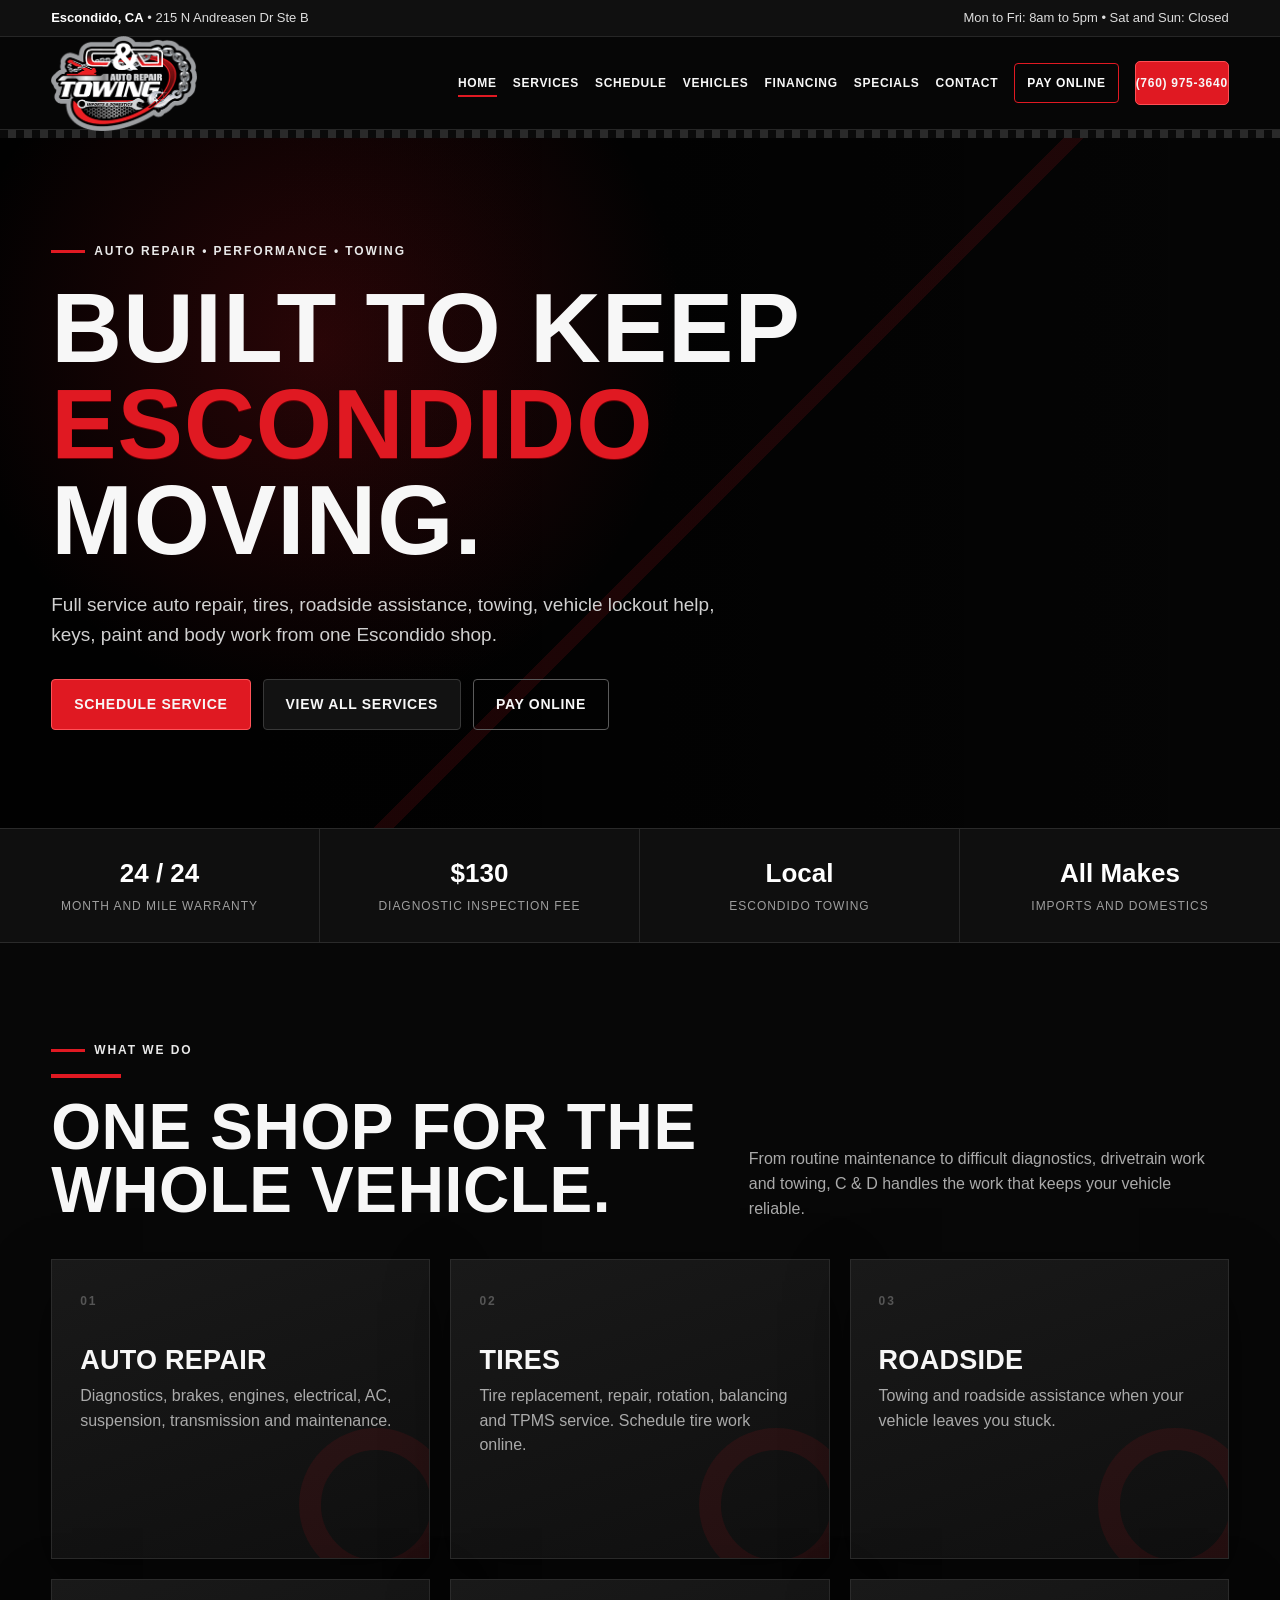
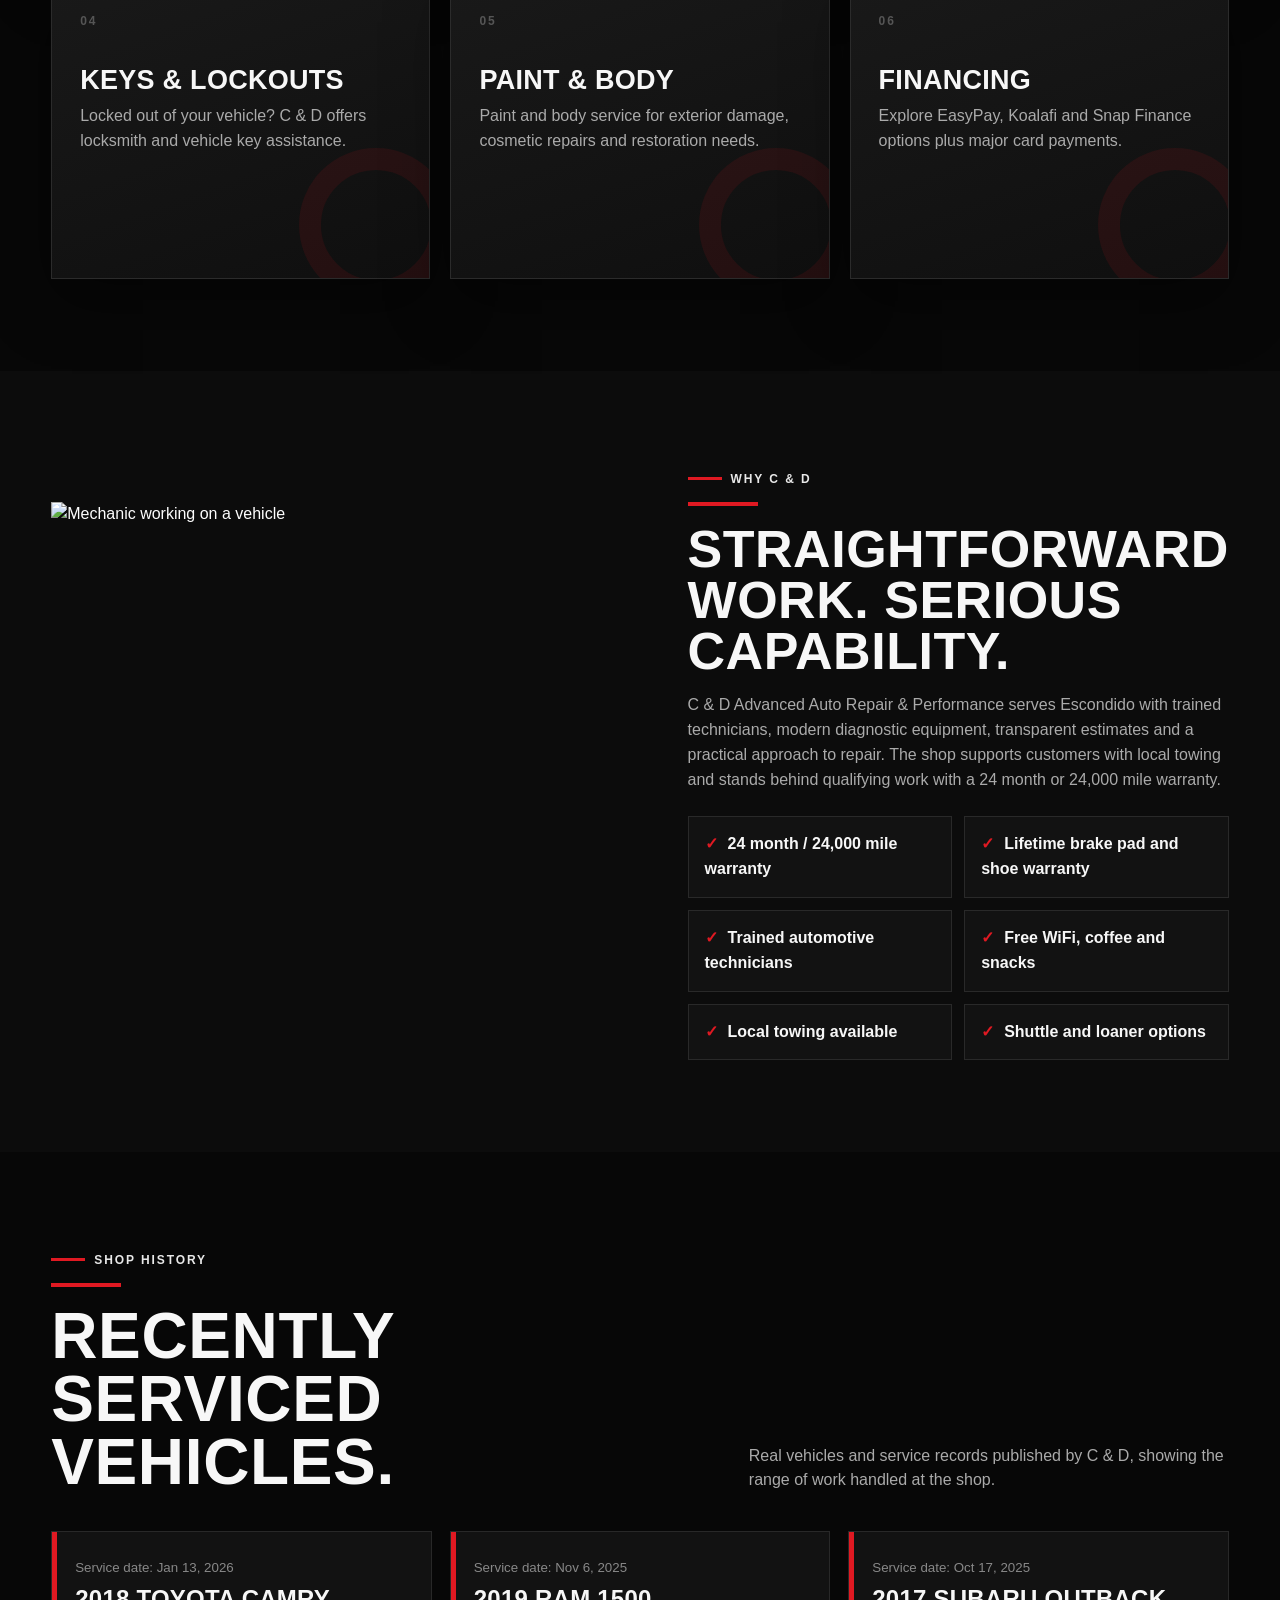
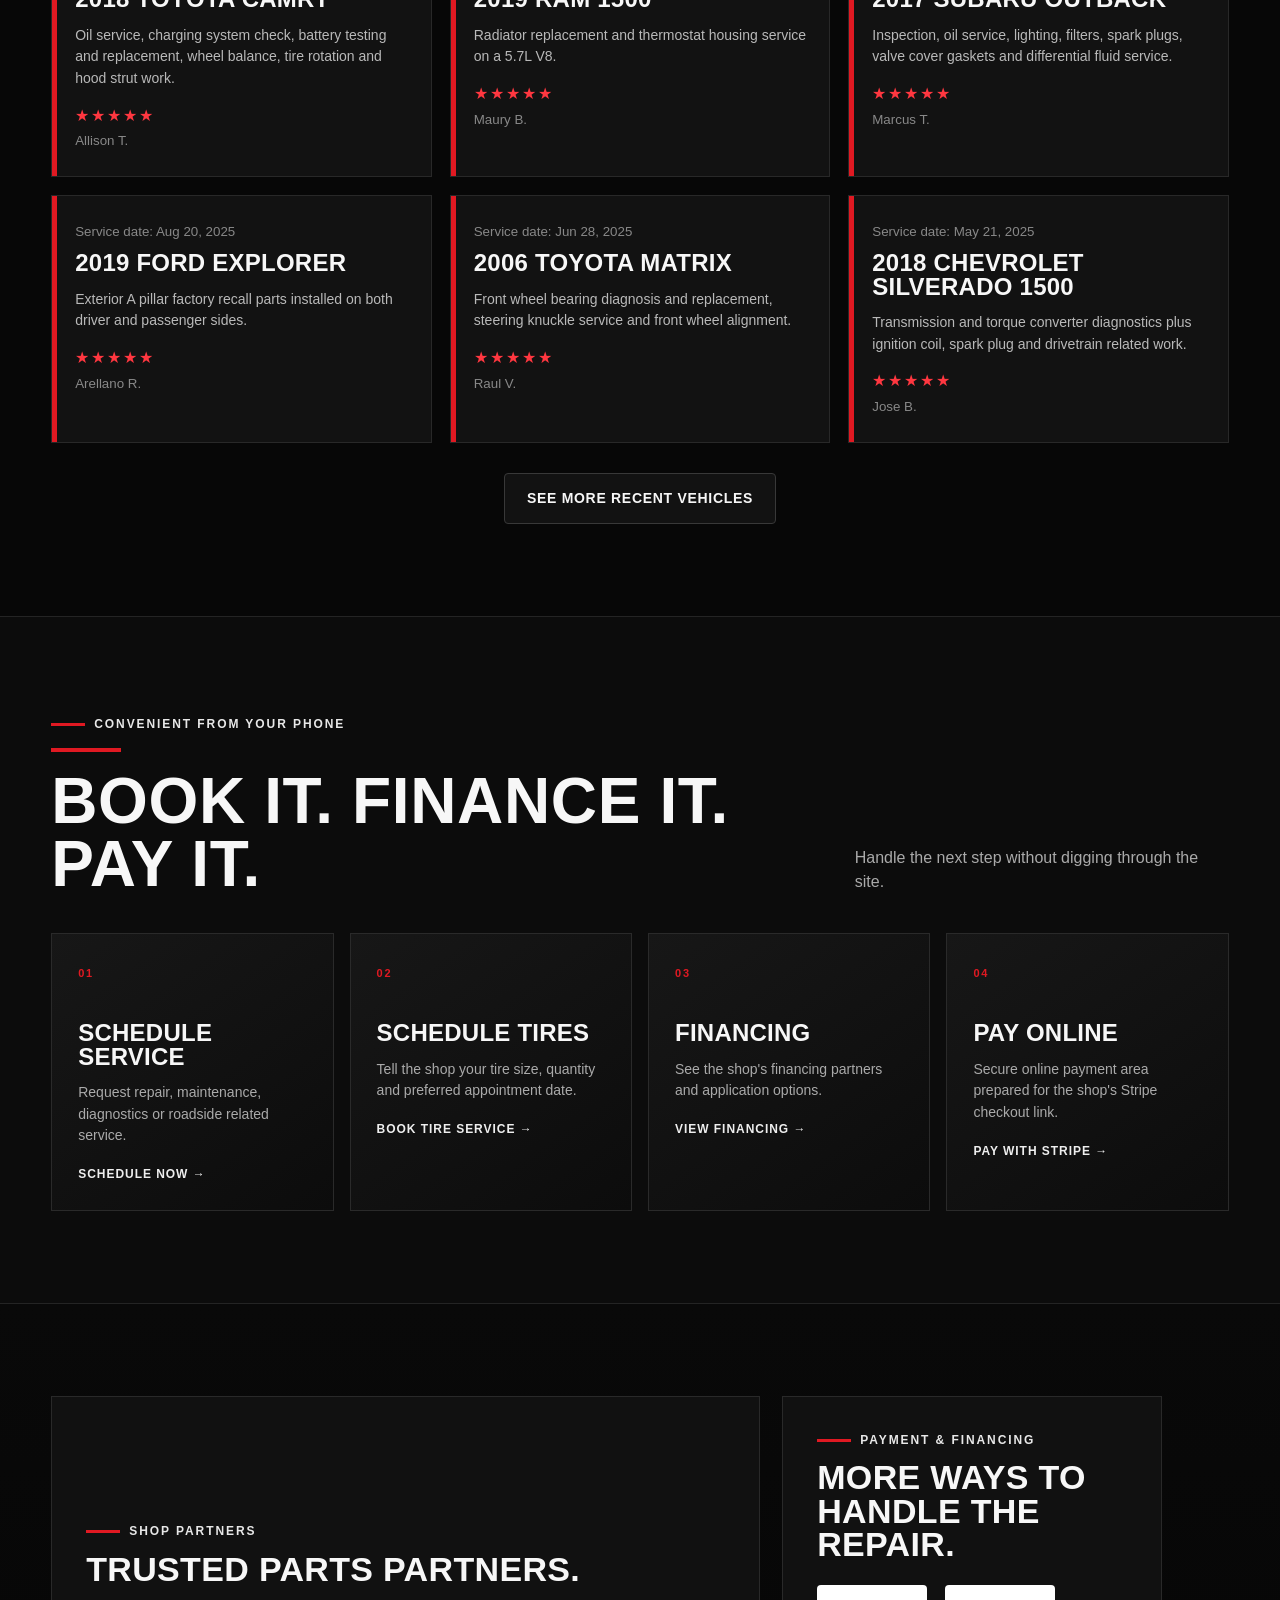
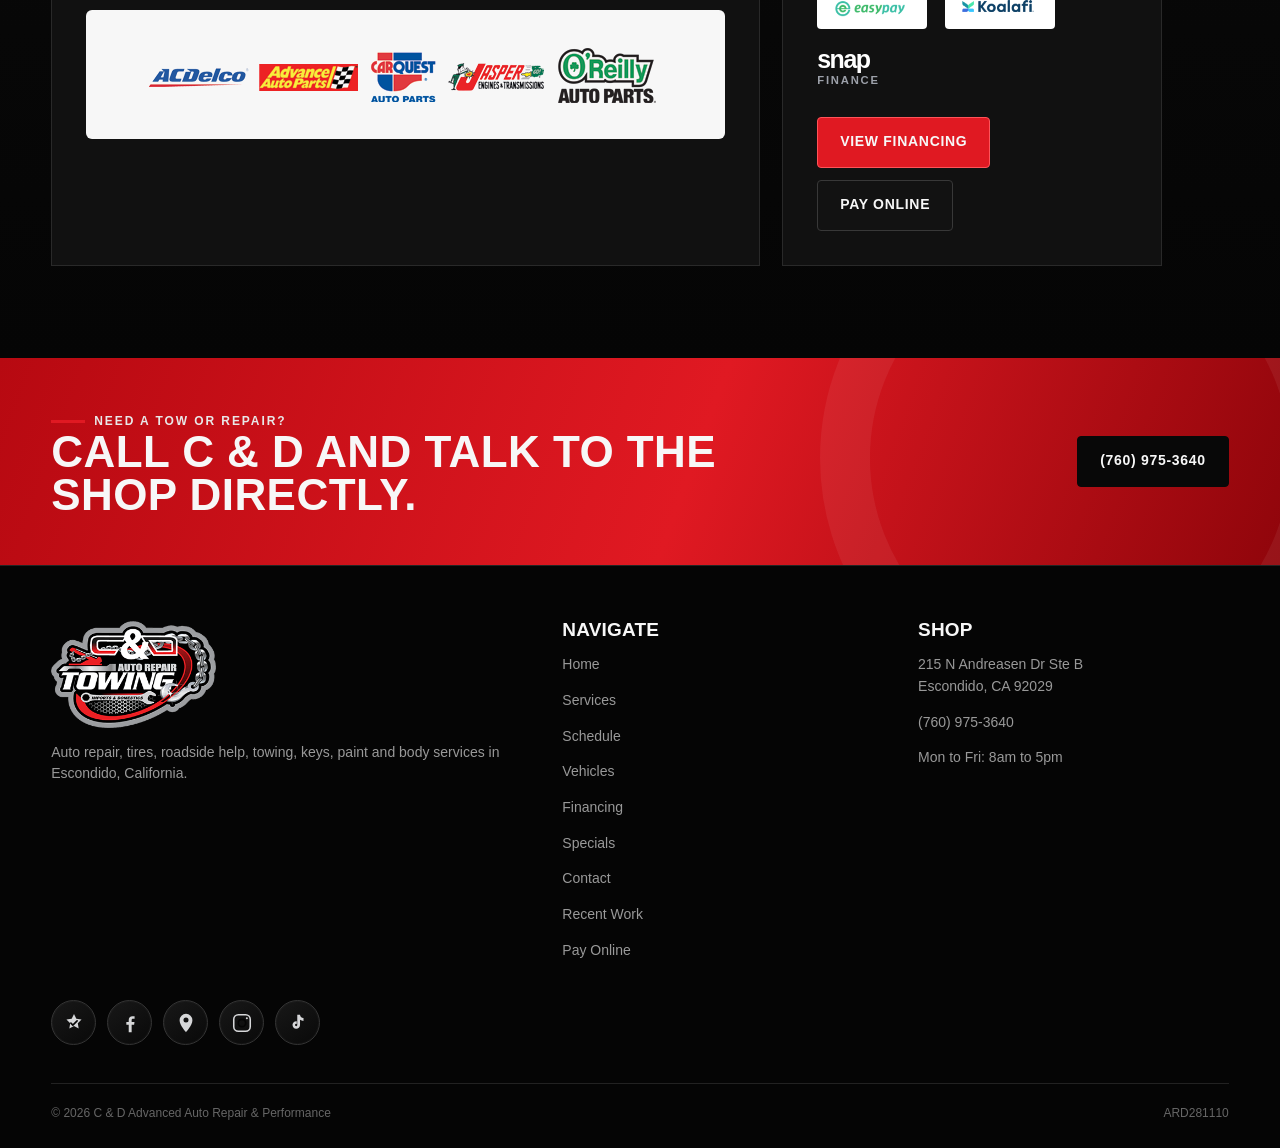
==== commit dd88d812: "Add files via upload" ====
--- a/index.html
+++ b/index.html
@@ -1,16 +1,14 @@
 <!DOCTYPE html>
 
 <html lang="en"><head><meta charset="utf-8"/><meta content="width=device-width, initial-scale=1, viewport-fit=cover" name="viewport"/><title>C &amp; D Advanced Auto Repair &amp; Towing | Escondido, CA</title><meta content="Auto repair and local towing in Escondido, CA. C &amp; D handles diagnostics, brakes, engines, transmissions, maintenance, tires, AC, electrical work and more." name="description"/><link href="assets/styles.css" rel="stylesheet"/><meta content="index, follow, max-image-preview:large, max-snippet:-1, max-video-preview:-1" name="robots"/><meta content="#070707" name="theme-color"/><meta content="telephone=no" name="format-detection"/><link href="https://canddadvancedautorepair.com/" rel="canonical"/><link crossorigin="" href="https://images.unsplash.com" rel="preconnect"/><meta content="website" property="og:type"/><meta content="C &amp; D Advanced Auto Repair &amp; Performance" property="og:site_name"/><meta content="C &amp; D Advanced Auto Repair &amp; Towing | Escondido, CA" property="og:title"/><meta content="Auto repair and local towing in Escondido, CA. C &amp; D handles diagnostics, brakes, engines, transmissions, maintenance, tires, AC, electrical work and more." property="og:description"/><meta content="https://canddadvancedautorepair.com/" property="og:url"/><meta content="https://canddadvancedautorepair.com/assets/logo.webp" property="og:image"/><meta content="en_US" property="og:locale"/><meta content="summary_large_image" name="twitter:card"/><meta content="C &amp; D Advanced Auto Repair &amp; Towing | Escondido, CA" name="twitter:title"/><meta content="Auto repair and local towing in Escondido, CA. C &amp; D handles diagnostics, brakes, engines, transmissions, maintenance, tires, AC, electrical work and more." name="twitter:description"/><script type="application/ld+json">[{"@context":"https://schema.org","@type":"AutoRepair","@id":"https://canddadvancedautorepair.com/#business","name":"C & D Advanced Auto Repair & Performance","alternateName":"C & D Auto Repair & Towing","url":"https://canddadvancedautorepair.com/","telephone":"+1-760-975-3640","image":"https://canddadvancedautorepair.com/assets/logo.webp","logo":"https://canddadvancedautorepair.com/assets/logo.webp","address":{"@type":"PostalAddress","streetAddress":"215 N Andreasen Dr Ste B","addressLocality":"Escondido","addressRegion":"CA","postalCode":"92029","addressCountry":"US"},"geo":{"@type":"GeoCoordinates","latitude":33.1192747,"longitude":-117.1096226},"hasMap":"https://www.google.com/maps/place/C+%26+D+Advance+Auto+Repair+%26+Performance/@33.1192747,-117.1096226,15z/data=!4m6!3m5!1s0x80dbf495e4c6d253:0x30563e41448f5065!8m2!3d33.1192747!4d-117.1096226!16s%2Fg%2F11c46mjxrl","areaServed":{"@type":"City","name":"Escondido"},"openingHoursSpecification":[{"@type":"OpeningHoursSpecification","dayOfWeek":["Monday","Tuesday","Wednesday","Thursday","Friday"],"opens":"08:00","closes":"17:00"}],"sameAs":["https://www.surecritic.com/reviews/c-and-d-advanced-auto-repair-and-performance","https://www.facebook.com/cndautorepair","https://www.instagram.com/CNDTOWLIFE","https://www.tiktok.com/@cndtowlife"],"knowsAbout":["Auto repair","Automotive diagnostics","Brake repair","Engine repair","Transmission service","Auto air conditioning","Electrical repair","Suspension repair","Exhaust repair","Tire service","Towing"]},{"@context":"https://schema.org","@type":"WebSite","@id":"https://canddadvancedautorepair.com/#website","url":"https://canddadvancedautorepair.com/","name":"C & D Advanced Auto Repair & Performance","publisher":{"@id":"https://canddadvancedautorepair.com/#business"},"inLanguage":"en-US"},{"@context":"https://schema.org","@type":"WebPage","@id":"https://canddadvancedautorepair.com/#webpage","url":"https://canddadvancedautorepair.com/","name":"C & D Advanced Auto Repair & Towing | Escondido, CA","description":"Auto repair and local towing in Escondido, CA. C & D handles diagnostics, brakes, engines, transmissions, maintenance, tires, AC, electrical work and more.","isPartOf":{"@id":"https://canddadvancedautorepair.com/#website"},"about":{"@id":"https://canddadvancedautorepair.com/#business"}}]</script></head><body>
-<div class="topbar"><div class="wrap"><div><strong>Escondido, CA</strong> • 215 N Andreasen Dr Ste B</div><div>Mon to Fri: 8am to 5pm • Sat and Sun: Closed</div></div></div>
-<header class="header"><div class="wrap nav"><a aria-label="C &amp; D Advanced Auto Repair home" class="brand" href="index.html"><img alt="C &amp; D Advanced Auto Repair &amp; Towing logo" decoding="async" height="195" src="assets/logo.webp" width="300"/></a><button aria-controls="site-navigation" aria-expanded="false" aria-label="Open menu" class="menu" type="button">☰</button><nav aria-label="Primary navigation" class="links" id="site-navigation"><a aria-current="page" class="active" href="index.html">Home</a><a href="services.html">Services</a><a href="vehicles.html">Recent Vehicles</a><a href="specials.html">Specials</a><a href="contact.html">Contact</a><a class="call" href="tel:+17609753640">(760) 975-3640</a></nav></div></header>
-<div class="checker"></div>
+<div class="topbar"><div class="wrap"><div><strong>Escondido, CA</strong> • 215 N Andreasen Dr Ste B</div><div>Mon to Fri: 8am to 5pm • Sat and Sun: Closed</div></div></div><header class="header"><div class="wrap nav"><a aria-label="C &amp; D Advanced Auto Repair home" class="brand" href="index.html"><img alt="C &amp; D Advanced Auto Repair &amp; Towing logo" height="195" src="assets/logo.webp" width="300"/></a><button aria-controls="site-navigation" aria-expanded="false" aria-label="Open menu" class="menu" type="button">☰</button><nav aria-label="Primary navigation" class="links" id="site-navigation"><a aria-current="page" class="active" href="index.html">Home</a><a href="services.html">Services</a><a href="appointments.html">Schedule</a><a href="makes.html">Vehicles</a><a href="financing.html">Financing</a><a href="specials.html">Specials</a><a href="contact.html">Contact</a><a class="pay-nav" href="pay.html">Pay Online</a><a class="call" href="tel:+17609753640">(760) 975-3640</a></nav></div></header><div class="checker"></div>
 <main>
-<section class="hero"><div class="wrap"><div class="eyebrow">Auto Repair • Performance • Towing</div><h1>Built to keep <span>Escondido</span> moving.</h1><p class="lead">Complete automotive repair and local towing from a neighborhood shop that diagnoses the problem, explains the work and gets you back on the road.</p><div class="actions"><a class="btn red" href="tel:+17609753640">Call the Shop</a><a class="btn dark" href="services.html">View All Services</a></div></div></section>
+<section class="hero"><div class="wrap"><div class="eyebrow">Auto Repair • Performance • Towing</div><h1>Built to keep <span>Escondido</span> moving.</h1><p class="lead">Full service auto repair, tires, roadside assistance, towing, vehicle lockout help, keys, paint and body work from one Escondido shop.</p><div class="actions"><a class="btn red" href="appointments.html">Schedule Service</a><a class="btn dark" href="services.html">View All Services</a><a class="btn ghost" href="pay.html">Pay Online</a></div></div></section>
 <section class="stats"><div class="stat"><b>24 / 24</b><span>Month and mile warranty</span></div><div class="stat"><b>$130</b><span>Diagnostic inspection fee</span></div><div class="stat"><b>Local</b><span>Escondido towing</span></div><div class="stat"><b>All Makes</b><span>Imports and domestics</span></div></section>
-<section class="section"><div class="wrap"><div class="section-head"><div><div class="eyebrow">What we do</div><div class="redline"></div><h2>One shop for the whole vehicle.</h2></div><p>From routine maintenance to difficult diagnostics, drivetrain work and towing, C &amp; D handles the work that keeps your vehicle reliable.</p></div><div class="grid services-grid"><a class="service-card" href="services.html#maintenance"><span class="num">01</span><h3>Maintenance</h3><p>Oil changes, factory maintenance, inspections, fluid service, tune ups and more.</p></a><a class="service-card" href="services.html#engine"><span class="num">02</span><h3>Engine &amp; Cooling</h3><p>Engine repair, cooling systems, radiators, water pumps, belts, hoses and drivability diagnostics.</p></a><a class="service-card" href="services.html#brakes"><span class="num">03</span><h3>Brakes &amp; Suspension</h3><p>Brake service, shocks, struts, steering and suspension repair.</p></a><a class="service-card" href="services.html#electrical"><span class="num">04</span><h3>Electrical</h3><p>Battery, starter, alternator, lighting, power windows, locks and electrical diagnostics.</p></a><a class="service-card" href="services.html#transmission"><span class="num">05</span><h3>Transmission</h3><p>Transmission maintenance, service, repair and overhaul.</p></a><a class="service-card" href="services.html#towing"><span class="num">06</span><h3>Towing &amp; More</h3><p>Local towing plus locksmith, tire shop, tune up and crane services.</p></a></div></div></section>
+<section class="section"><div class="wrap"><div class="section-head"><div><div class="eyebrow">What we do</div><div class="redline"></div><h2>One shop for the whole vehicle.</h2></div><p>From routine maintenance to difficult diagnostics, drivetrain work and towing, C &amp; D handles the work that keeps your vehicle reliable.</p></div><div class="grid services-grid priority-services"><a class="service-card" href="services.html#auto-repair"><span class="num">01</span><h3>Auto Repair</h3><p>Diagnostics, brakes, engines, electrical, AC, suspension, transmission and maintenance.</p></a><a class="service-card" href="appointments.html?service=tire"><span class="num">02</span><h3>Tires</h3><p>Tire replacement, repair, rotation, balancing and TPMS service. Schedule tire work online.</p></a><a class="service-card" href="services.html#roadside"><span class="num">03</span><h3>Roadside</h3><p>Towing and roadside assistance when your vehicle leaves you stuck.</p></a><a class="service-card" href="services.html#keys"><span class="num">04</span><h3>Keys &amp; Lockouts</h3><p>Locked out of your vehicle? C &amp; D offers locksmith and vehicle key assistance.</p></a><a class="service-card" href="services.html#body"><span class="num">05</span><h3>Paint &amp; Body</h3><p>Paint and body service for exterior damage, cosmetic repairs and restoration needs.</p></a><a class="service-card" href="financing.html"><span class="num">06</span><h3>Financing</h3><p>Explore EasyPay, Koalafi and Snap Finance options plus major card payments.</p></a></div></div></section>
 <section class="section dark2"><div class="wrap split"><div class="photo-frame"><img alt="Mechanic working on a vehicle" decoding="async" loading="lazy" referrerpolicy="no-referrer" src="https://images.unsplash.com/photo-1625047509248-ec889cbff17f?auto=format&amp;fit=crop&amp;w=1200&amp;q=85"/></div><div><div class="eyebrow">Why C &amp; D</div><div class="redline"></div><h2 style="font-size:52px">Straightforward work. Serious capability.</h2><p style="color:#aaa">C &amp; D Advanced Auto Repair &amp; Performance serves Escondido with trained technicians, modern diagnostic equipment, transparent estimates and a practical approach to repair. The shop supports customers with local towing and stands behind qualifying work with a 24 month or 24,000 mile warranty.</p><div class="ticks"><div class="tick">24 month / 24,000 mile warranty</div><div class="tick">Lifetime brake pad and shoe warranty</div><div class="tick">Trained automotive technicians</div><div class="tick">Free WiFi, coffee and snacks</div><div class="tick">Local towing available</div><div class="tick">Shuttle and loaner options</div></div></div></div></section>
 <section class="section"><div class="wrap"><div class="section-head"><div><div class="eyebrow">Shop history</div><div class="redline"></div><h2>Recently serviced vehicles.</h2></div><p>Real vehicles and service records published by C &amp; D, showing the range of work handled at the shop.</p></div><div class="vehicles"><article class="vehicle"><small>Service date: Jan 13, 2026</small><h3>2018 Toyota Camry</h3><p>Oil service, charging system check, battery testing and replacement, wheel balance, tire rotation and hood strut work.</p><div class="rating">★★★★★</div><small>Allison T.</small></article><article class="vehicle"><small>Service date: Nov 6, 2025</small><h3>2019 RAM 1500</h3><p>Radiator replacement and thermostat housing service on a 5.7L V8.</p><div class="rating">★★★★★</div><small>Maury B.</small></article><article class="vehicle"><small>Service date: Oct 17, 2025</small><h3>2017 Subaru Outback</h3><p>Inspection, oil service, lighting, filters, spark plugs, valve cover gaskets and differential fluid service.</p><div class="rating">★★★★★</div><small>Marcus T.</small></article><article class="vehicle"><small>Service date: Aug 20, 2025</small><h3>2019 Ford Explorer</h3><p>Exterior A pillar factory recall parts installed on both driver and passenger sides.</p><div class="rating">★★★★★</div><small>Arellano R.</small></article><article class="vehicle"><small>Service date: Jun 28, 2025</small><h3>2006 Toyota Matrix</h3><p>Front wheel bearing diagnosis and replacement, steering knuckle service and front wheel alignment.</p><div class="rating">★★★★★</div><small>Raul V.</small></article><article class="vehicle"><small>Service date: May 21, 2025</small><h3>2018 Chevrolet Silverado 1500</h3><p>Transmission and torque converter diagnostics plus ignition coil, spark plug and drivetrain related work.</p><div class="rating">★★★★★</div><small>Jose B.</small></article></div><div class="actions" style="justify-content:center"><a class="btn dark" href="vehicles.html">See More Recent Vehicles</a></div></div></section>
-<section class="banner"><div class="wrap"><div><div class="eyebrow">Need a tow or repair?</div><h2>Call C &amp; D and talk to the shop directly.</h2></div><a class="btn" href="tel:+17609753640">(760) 975-3640</a></div></section>
+<section class="section dark2 quick-section"><div class="wrap"><div class="section-head"><div><div class="eyebrow">Convenient from your phone</div><div class="redline"></div><h2>Book it. Finance it. Pay it.</h2></div><p>Handle the next step without digging through the site.</p></div><div class="quick-actions"><a class="quick-card" href="appointments.html"><span>01</span><h3>Schedule Service</h3><p>Request repair, maintenance, diagnostics or roadside related service.</p><b>Schedule now →</b></a><a class="quick-card" href="appointments.html?service=tire"><span>02</span><h3>Schedule Tires</h3><p>Tell the shop your tire size, quantity and preferred appointment date.</p><b>Book tire service →</b></a><a class="quick-card" href="financing.html"><span>03</span><h3>Financing</h3><p>See the shop's financing partners and application options.</p><b>View financing →</b></a><a class="quick-card" href="pay.html"><span>04</span><h3>Pay Online</h3><p>Secure online payment area prepared for the shop's Stripe checkout link.</p><b>Pay with Stripe →</b></a></div></div></section>
+<section class="section trust-section"><div class="wrap"><div class="trust-grid"><div class="partner-panel"><div class="eyebrow">Shop Partners</div><h2>Trusted parts partners.</h2><img alt="ACDelco, Advance Auto Parts, Carquest, Jasper Engines and Transmissions, and O'Reilly Auto Parts shop partners" loading="lazy" src="assets/shop-partners.png"/></div><div class="finance-mini"><div class="eyebrow">Payment &amp; Financing</div><h2>More ways to handle the repair.</h2><div class="finance-mini-row"><img alt="EasyPay Finance" src="assets/easypay.png"/><img alt="Koalafi financing" src="assets/koalafi.png"/><span class="snap-word">snap<span>finance</span></span></div><div class="actions"><a class="btn red" href="financing.html">View Financing</a><a class="btn dark" href="pay.html">Pay Online</a></div></div></div></div></section><section class="banner"><div class="wrap"><div><div class="eyebrow">Need a tow or repair?</div><h2>Call C &amp; D and talk to the shop directly.</h2></div><a class="btn" href="tel:+17609753640">(760) 975-3640</a></div></section>
 </main>
-<footer class="footer"><div class="wrap"><div class="footer-grid"><div><img alt="C &amp; D Advanced Auto Repair &amp; Towing logo" decoding="async" height="195" loading="lazy" src="assets/logo.webp" width="300"/><p>Advanced auto repair, performance service and towing in Escondido, California.</p></div><div><h3>Navigate</h3><p><a href="index.html">Home</a></p><p><a href="services.html">Services</a></p><p><a href="vehicles.html">Recent Vehicles</a></p><p><a href="specials.html">Specials</a></p><p><a href="contact.html">Contact</a></p></div><div><h3>Shop</h3><p>215 N Andreasen Dr Ste B<br/>Escondido, CA 92029</p><p><a href="tel:+17609753640">(760) 975-3640</a></p><p>Mon to Fri: 8am to 5pm</p></div></div><div aria-label="C and D online profiles" class="footer-social"><a aria-label="SureCritic reviews" class="social-icon surecritic" href="https://www.surecritic.com/reviews/c-and-d-advanced-auto-repair-and-performance" rel="noopener noreferrer" target="_blank" title="SureCritic reviews"><svg aria-hidden="true" viewbox="0 0 24 24"><path d="M12 2.3l2.55 5.17 5.7.83-4.12 4.02.97 5.68L12 15.32 6.9 18l.97-5.68L3.75 8.3l5.7-.83L12 2.3Z"></path><path class="cut" d="m8.6 12.1 2.15 2.15 4.65-4.65"></path></svg></a><a aria-label="Facebook" class="social-icon facebook" href="https://www.facebook.com/cndautorepair" rel="noopener noreferrer" target="_blank" title="Facebook"><svg aria-hidden="true" viewbox="0 0 24 24"><path d="M13.8 22v-8h2.7l.4-3.1h-3.1V8.9c0-.9.25-1.5 1.55-1.5H17V4.63a22 22 0 0 0-2.4-.13c-2.37 0-4 1.45-4 4.1v2.3H8V14h2.6v8h3.2Z"></path></svg></a><a aria-label="Google Maps" class="social-icon google" href="https://www.google.com/maps/place/C+%26+D+Advance+Auto+Repair+%26+Performance/@33.1192747,-117.1096226,15z/data=!4m6!3m5!1s0x80dbf495e4c6d253:0x30563e41448f5065!8m2!3d33.1192747!4d-117.1096226!16s%2Fg%2F11c46mjxrl?entry=ttu&amp;g_ep=EgoyMDI2MDgxMi4wIKXMDSoASAFQAw%3D%3D" rel="noopener noreferrer" target="_blank" title="Google Maps"><svg aria-hidden="true" viewbox="0 0 24 24"><path d="M12 2a7 7 0 0 0-7 7c0 5.3 7 13 7 13s7-7.7 7-13a7 7 0 0 0-7-7Zm0 9.5A2.5 2.5 0 1 1 12 6a2.5 2.5 0 0 1 0 5.5Z"></path></svg></a><a aria-label="Instagram" class="social-icon instagram" href="https://www.instagram.com/CNDTOWLIFE" rel="noopener noreferrer" target="_blank" title="Instagram"><svg aria-hidden="true" viewbox="0 0 24 24"><rect height="18" rx="5" ry="5" width="18" x="3" y="3"></rect><circle class="cut" cx="12" cy="12" r="4"></circle><circle cx="17.3" cy="6.8" r="1.1"></circle></svg></a><a aria-label="TikTok" class="social-icon tiktok" href="https://www.tiktok.com/@cndtowlife" rel="noopener noreferrer" target="_blank" title="TikTok"><svg aria-hidden="true" viewbox="0 0 24 24"><path d="M14.2 3v11.1a4.1 4.1 0 1 1-3.55-4.06v3.1a1.25 1.25 0 1 0 .55 1.04V3h3c.25 2 1.36 3.28 3.8 3.65v3.05a8.2 8.2 0 0 1-3.8-1.34V3Z"></path></svg></a></div><div class="footer-bottom"><span>© <span data-year=""></span> C &amp; D Advanced Auto Repair &amp; Performance</span><span>ARD281110</span></div></div></footer>
-<a class="mobile-call" href="tel:+17609753640">Call C &amp; D • (760) 975-3640</a><script src="assets/script.js"></script></body></html>
+<footer class="footer"><div class="wrap"><div class="footer-grid"><div><img alt="C &amp; D Advanced Auto Repair &amp; Towing logo" height="195" loading="lazy" src="assets/logo.webp" width="300"/><p>Auto repair, tires, roadside help, towing, keys, paint and body services in Escondido, California.</p></div><div><h3>Navigate</h3><p><a href="index.html">Home</a></p><p><a href="services.html">Services</a></p><p><a href="appointments.html">Schedule</a></p><p><a href="makes.html">Vehicles</a></p><p><a href="financing.html">Financing</a></p><p><a href="specials.html">Specials</a></p><p><a href="contact.html">Contact</a></p><p><a href="vehicles.html">Recent Work</a></p><p><a href="pay.html">Pay Online</a></p></div><div><h3>Shop</h3><p>215 N Andreasen Dr Ste B<br/>Escondido, CA 92029</p><p><a href="tel:+17609753640">(760) 975-3640</a></p><p>Mon to Fri: 8am to 5pm</p></div></div><div aria-label="C and D online profiles" class="footer-social"><a aria-label="SureCritic reviews" class="social-icon surecritic" href="https://www.surecritic.com/reviews/c-and-d-advanced-auto-repair-and-performance" rel="noopener noreferrer" target="_blank" title="SureCritic reviews"><svg aria-hidden="true" viewbox="0 0 24 24"><path d="M12 2.3l2.55 5.17 5.7.83-4.12 4.02.97 5.68L12 15.32 6.9 18l.97-5.68L3.75 8.3l5.7-.83L12 2.3Z"></path><path class="cut" d="m8.6 12.1 2.15 2.15 4.65-4.65"></path></svg></a><a aria-label="Facebook" class="social-icon facebook" href="https://www.facebook.com/cndautorepair" rel="noopener noreferrer" target="_blank" title="Facebook"><svg aria-hidden="true" viewbox="0 0 24 24"><path d="M13.8 22v-8h2.7l.4-3.1h-3.1V8.9c0-.9.25-1.5 1.55-1.5H17V4.63a22 22 0 0 0-2.4-.13c-2.37 0-4 1.45-4 4.1v2.3H8V14h2.6v8h3.2Z"></path></svg></a><a aria-label="Google Maps" class="social-icon google" href="https://www.google.com/maps/place/C+%26+D+Advance+Auto+Repair+%26+Performance/@33.1192747,-117.1096226,15z/data=!4m6!3m5!1s0x80dbf495e4c6d253:0x30563e41448f5065!8m2!3d33.1192747!4d-117.1096226!16s%2Fg%2F11c46mjxrl?entry=ttu" rel="noopener noreferrer" target="_blank" title="Google Maps"><svg aria-hidden="true" viewbox="0 0 24 24"><path d="M12 2a7 7 0 0 0-7 7c0 5.3 7 13 7 13s7-7.7 7-13a7 7 0 0 0-7-7Zm0 9.5A2.5 2.5 0 1 1 12 6a2.5 2.5 0 0 1 0 5.5Z"></path></svg></a><a aria-label="Instagram" class="social-icon instagram" href="https://www.instagram.com/CNDTOWLIFE" rel="noopener noreferrer" target="_blank" title="Instagram"><svg aria-hidden="true" viewbox="0 0 24 24"><rect height="18" rx="5" ry="5" width="18" x="3" y="3"></rect><circle class="cut" cx="12" cy="12" r="4"></circle><circle cx="17.3" cy="6.8" r="1.1"></circle></svg></a><a aria-label="TikTok" class="social-icon tiktok" href="https://www.tiktok.com/@cndtowlife" rel="noopener noreferrer" target="_blank" title="TikTok"><svg aria-hidden="true" viewbox="0 0 24 24"><path d="M14.2 3v11.1a4.1 4.1 0 1 1-3.55-4.06v3.1a1.25 1.25 0 1 0 .55 1.04V3h3c.25 2 1.36 3.28 3.8 3.65v3.05a8.2 8.2 0 0 1-3.8-1.34V3Z"></path></svg></a></div><div class="footer-bottom"><span>© <span data-year=""></span> C &amp; D Advanced Auto Repair &amp; Performance</span><span>ARD281110</span></div></div></footer><a class="mobile-call" href="tel:+17609753640">Call C &amp; D • (760) 975-3640</a><script src="assets/script.js"></script></body></html>
--- a/assets/styles.css
+++ b/assets/styles.css
@@ -98,3 +98,50 @@
 }
 
 @media(prefers-reduced-motion:reduce){html{scroll-behavior:auto}*,*:before,*:after{animation-duration:.01ms!important;animation-iteration-count:1!important;transition-duration:.01ms!important;scroll-behavior:auto!important}}
+
+/* v9 mobile polish: footer + overflow fixes */
+@media (max-width: 900px){
+  html,body{max-width:100%;overflow-x:hidden}
+  .wrap{width:min(100% - 32px,1180px)}
+  .split,.split>*{min-width:0;max-width:100%}
+  .split h2,.split p,.section h2,.section p{max-width:100%;overflow-wrap:anywhere;word-break:normal}
+  .split h2[style]{font-size:clamp(34px,9.8vw,46px)!important;line-height:1.02!important}
+  .split p{font-size:16px;line-height:1.65}
+
+  .footer{padding:46px 0 calc(118px + env(safe-area-inset-bottom));background:linear-gradient(180deg,#070707 0%,#030303 100%)}
+  .footer .wrap{width:min(100% - 36px,620px)}
+  .footer-grid{grid-template-columns:1fr!important;gap:18px!important}
+  .footer-grid>div{background:#0d0d0d;border:1px solid #242424;border-radius:14px;padding:20px}
+  .footer-grid>div:first-child{text-align:center;padding:24px 20px 20px}
+  .footer-grid>div:first-child img{width:132px!important;margin:0 auto 14px}
+  .footer-grid>div:first-child p{max-width:340px;margin:0 auto;color:#a9a9a9;line-height:1.55}
+  .footer h3{font-size:16px;margin:0 0 13px;letter-spacing:.04em;color:#fff}
+  .footer-grid>div:nth-child(2){display:grid;grid-template-columns:1fr 1fr;gap:10px;padding:18px}
+  .footer-grid>div:nth-child(2) h3{grid-column:1/-1;margin-bottom:2px}
+  .footer-grid>div:nth-child(2) p{margin:0}
+  .footer-grid>div:nth-child(2) a{display:flex;align-items:center;min-height:42px;padding:10px 12px;border:1px solid #292929;border-radius:9px;background:#121212;color:#d9d9d9;font-weight:700;font-size:13px}
+  .footer-grid>div:nth-child(2) a:active{border-color:#e01922;background:#171010}
+  .footer-grid>div:nth-child(3) p{margin:8px 0;color:#aaa;line-height:1.55}
+  .footer-grid>div:nth-child(3) a{color:#fff;font-weight:800}
+  .footer-social{justify-content:center;gap:10px;margin:20px 0 0;padding:16px 10px;background:#0b0b0b;border:1px solid #222;border-radius:14px;flex-wrap:nowrap}
+  .social-icon{width:45px;height:45px;flex:0 0 45px}
+  .footer-bottom{margin-top:18px;padding-top:16px;text-align:center;display:block!important;border-top:1px solid #202020;color:#777;font-size:11px;line-height:1.45}
+  .footer-bottom span{display:block;margin:2px 0!important}
+}
+@media (max-width: 420px){
+  .wrap{width:min(100% - 28px,1180px)}
+  .split h2[style]{font-size:clamp(31px,9.4vw,40px)!important}
+  .split p{font-size:15px}
+  .footer .wrap{width:min(100% - 28px,620px)}
+  .footer-grid>div:nth-child(2){grid-template-columns:1fr 1fr;gap:8px;padding:16px}
+  .footer-grid>div:nth-child(2) a{font-size:12px;padding:9px 10px}
+  .footer-social{gap:8px;padding:14px 8px}
+  .social-icon{width:42px;height:42px;flex-basis:42px}
+  .mobile-call{left:10px;right:10px;height:56px;font-size:12px;padding:0 12px;white-space:nowrap}
+}
+
+/* v10 client expansion */
+.links{gap:16px;font-size:12px}.pay-nav{color:#fff!important;border:1px solid #e01922!important;padding:10px 12px!important;border-radius:4px}.pay-nav:after{display:none!important}.btn.ghost{background:transparent;border-color:#5b5b5b}.priority-services .service-card h3{margin-top:34px}.quick-section{border-top:1px solid #242424;border-bottom:1px solid #242424}.quick-actions{display:grid;grid-template-columns:repeat(4,1fr);gap:16px}.quick-card{display:block;padding:26px;background:linear-gradient(145deg,#171717,#0c0c0c);border:1px solid #2a2a2a;min-height:235px;transition:.2s}.quick-card:hover{transform:translateY(-4px);border-color:#5f262a}.quick-card span{font-size:11px;color:#e01922;font-weight:900;letter-spacing:.16em}.quick-card h3{font-size:24px;margin:36px 0 10px}.quick-card p{color:#aaa;font-size:14px}.quick-card b{display:block;margin-top:18px;color:#eee;font-size:12px;text-transform:uppercase;letter-spacing:.08em}.trust-section{background:linear-gradient(180deg,#090909,#050505)}.trust-grid{display:grid;grid-template-columns:1.15fr .85fr;gap:22px}.partner-panel,.finance-mini{border:1px solid #292929;background:#111;padding:34px;min-height:300px;display:flex;flex-direction:column;justify-content:center}.partner-panel h2,.finance-mini h2{font-size:34px;margin:12px 0 24px}.partner-panel img{background:#f7f7f7;border-radius:6px;padding:22px;max-width:650px}.finance-mini-row{display:flex;align-items:center;gap:18px;flex-wrap:wrap}.finance-mini-row img{height:44px;width:auto;max-width:145px;object-fit:contain;background:#fff;border-radius:4px;padding:7px 10px}.snap-word{font:900 25px/1 Arial,sans-serif;text-transform:lowercase;color:#fff;letter-spacing:-.06em}.snap-word span{display:block;font-size:.45em;text-transform:uppercase;letter-spacing:.16em;color:#9da1aa;margin-top:3px}.snap-word.big{font-size:50px;color:#fff}.service-jump{display:flex;gap:9px;flex-wrap:wrap;margin:0 0 26px}.service-jump a{border:1px solid #333;background:#101010;padding:10px 14px;border-radius:999px;font-size:12px;font-weight:900;text-transform:uppercase}.service-jump a:hover{border-color:#e01922}.inline-service-link{color:#fff;font-weight:900;border-bottom:1px solid #e01922}.service-cta{margin-top:20px}.service-art{position:relative;display:grid;place-items:center;background:radial-gradient(circle at 50% 35%,rgba(224,25,34,.22),transparent 36%),linear-gradient(145deg,#1c1c1c,#080808)}.service-art:before,.service-art:after{content:"";position:absolute;border:2px solid rgba(224,25,34,.28);border-radius:50%}.service-art:before{width:170px;height:170px}.service-art:after{width:225px;height:225px}.art-icon{font:900 56px/1 Arial Black,Impact,sans-serif;color:#e01922;letter-spacing:.04em;text-shadow:0 1px 0 #fff2;z-index:2}.make-feature,.make-grid{display:flex;flex-wrap:wrap;gap:10px}.make-feature{margin-bottom:28px}.make-chip{display:inline-flex;align-items:center;justify-content:center;min-height:48px;padding:10px 16px;background:#111;border:1px solid #2b2b2b;font-weight:900;text-transform:uppercase;font-size:13px}.make-feature .make-chip{border-color:#523034;background:#171011}.make-columns{display:grid;grid-template-columns:1fr 1fr;gap:24px}.make-columns section{background:#0e0e0e;border:1px solid #282828;padding:28px}.make-columns h2{font-size:31px;margin-bottom:22px}.vehicle-callout{margin-top:24px;display:flex;align-items:center;justify-content:space-between;gap:25px;background:linear-gradient(110deg,#9f0910,#e01922);padding:30px}.vehicle-callout h2{font-size:34px;margin:10px 0}.vehicle-callout p{margin:0}.finance-grid{display:grid;grid-template-columns:repeat(3,1fr);gap:18px}.finance-card{border:1px solid #2c2c2c;background:linear-gradient(150deg,#161616,#0b0b0b);padding:30px;min-height:390px;display:flex;flex-direction:column}.finance-logo{height:84px;display:flex;align-items:center;margin-bottom:12px}.finance-logo img{max-height:60px;max-width:180px;background:#fff;border-radius:5px;padding:10px}.finance-card h2{font-size:29px;margin:14px 0}.finance-card p{color:#aaa;flex:1}.finance-card .btn{margin-top:22px}.snap-card{background:radial-gradient(circle at 80% 15%,rgba(224,25,34,.16),transparent 35%),linear-gradient(150deg,#161616,#0b0b0b)}.payment-panel{margin-top:22px;border:1px solid #2b2b2b;background:#101010;padding:28px;display:flex;align-items:center;justify-content:space-between;gap:30px}.payment-panel h2{font-size:30px;margin:10px 0}.payment-panel p{color:#aaa;margin:0}.payment-panel img{width:220px;background:#fff;border-radius:5px;padding:12px}.finance-note{margin-top:18px;color:#969696;font-size:13px;border-left:3px solid #e01922;padding:12px 15px;background:#0e0e0e}.appointment-layout,.pay-layout{display:grid;grid-template-columns:minmax(0,1fr) 340px;gap:28px;align-items:start}.big-section-title{font-size:clamp(38px,5vw,60px);margin:0 0 14px}.form-intro{max-width:760px;color:#aaa}.appointment-form{margin-top:28px;background:#0d0d0d;border:1px solid #2a2a2a;padding:28px}.appointment-form label{display:grid;gap:7px;color:#d7d7d7;font-size:13px;font-weight:800}.form-two{display:grid;grid-template-columns:1fr 1fr;gap:13px}.form-three{display:grid;grid-template-columns:.7fr 1fr 1fr;gap:13px}.appointment-toggle{display:grid;grid-template-columns:1fr 1fr;gap:9px;margin-bottom:6px}.appt-type{border:1px solid #303030;background:#111;color:#aaa;padding:13px;font-weight:900;text-transform:uppercase}.appt-type.active{background:#e01922;color:#fff;border-color:#ff4d54}.tire-fields{display:none;gap:13px;border-left:3px solid #e01922;padding:17px;background:#130d0e}.tire-fields.show{display:grid}.form-small{font-size:12px!important;color:#8f8f8f!important;margin:3px 0 0}.appointment-aside,.pay-aside{display:grid;gap:16px;position:sticky;top:100px}.full{width:100%}.appointment-summary{margin-top:18px;padding:22px;border:1px solid #464646;background:#121212}.appointment-summary h3{font-size:23px;margin-bottom:10px}.appointment-summary pre{white-space:pre-wrap;color:#ddd;font:14px/1.6 Arial,sans-serif}.pay-card{background:radial-gradient(circle at 90% 5%,rgba(99,91,255,.17),transparent 28%),#0e0e0e;border:1px solid #303030;padding:38px}.pay-card h2{font-size:clamp(40px,6vw,67px);margin:16px 0}.pay-card p{color:#b0b0b0}.stripe-mark{font-weight:900;letter-spacing:.08em;color:#aaa;margin-bottom:26px;display:flex;align-items:center;gap:9px}.stripe-mark span{width:28px;height:28px;border-radius:8px;background:#635bff;box-shadow:inset 0 0 0 7px rgba(255,255,255,.12)}.payment-status{display:flex;gap:13px;padding:17px;background:#121212;border:1px solid #2d2d2d;margin:25px 0}.payment-status>span{width:10px;height:10px;background:#f2a100;border-radius:50%;margin-top:6px;box-shadow:0 0 12px #f2a10066}.payment-status strong,.payment-status small{display:block}.payment-status small{color:#8f8f8f;margin-top:4px}.contact-actions{display:grid;grid-template-columns:repeat(3,1fr);gap:16px}.pay-card .btn[disabled]{opacity:.6}.stripe-modal{position:fixed;inset:0;background:#000b;display:grid;place-items:center;z-index:200;padding:20px}.stripe-modal-card{max-width:520px;background:#111;border:1px solid #3b3b3b;padding:28px}.stripe-modal-card h3{font-size:28px;margin-bottom:12px}.stripe-modal-card p{color:#aaa}.stripe-modal-card .actions{margin-top:20px}
+@media(max-width:1100px){.links{gap:11px;font-size:11px}.links .call{padding:11px 12px}.pay-nav{padding:9px 10px!important}.quick-actions{grid-template-columns:1fr 1fr}.finance-grid{grid-template-columns:1fr}.trust-grid{grid-template-columns:1fr}.appointment-layout,.pay-layout{grid-template-columns:1fr}.appointment-aside,.pay-aside{position:static;grid-template-columns:repeat(3,1fr)}}
+@media(max-width:900px){.links{font-size:14px}.pay-nav{border:0!important;padding:15px 8px!important;color:#fff!important}.quick-actions{grid-template-columns:1fr 1fr}.trust-grid,.make-columns{grid-template-columns:1fr}.partner-panel,.finance-mini{padding:25px}.partner-panel img{padding:14px}.finance-mini-row{gap:10px}.vehicle-callout{display:block}.vehicle-callout .btn{margin-top:18px}.appointment-aside,.pay-aside{grid-template-columns:1fr}.contact-actions{grid-template-columns:1fr}.payment-panel{display:block}.payment-panel img{margin-top:20px}.form-three{grid-template-columns:1fr 1fr}.form-three label:last-child{grid-column:1/-1}}
+@media(max-width:560px){.quick-actions{grid-template-columns:1fr}.quick-card{min-height:0}.quick-card h3{margin-top:22px}.partner-panel h2,.finance-mini h2{font-size:28px}.finance-mini-row img{height:38px;max-width:125px}.partner-panel img{width:100%}.make-chip{min-height:42px;font-size:11px;padding:9px 12px}.make-columns section{padding:21px}.finance-card{min-height:0;padding:24px}.payment-panel{padding:22px}.appointment-form,.pay-card{padding:20px}.form-two,.form-three{grid-template-columns:1fr}.form-three label:last-child{grid-column:auto}.appointment-toggle{grid-template-columns:1fr}.vehicle-callout{padding:22px}.contact-actions{gap:12px}}
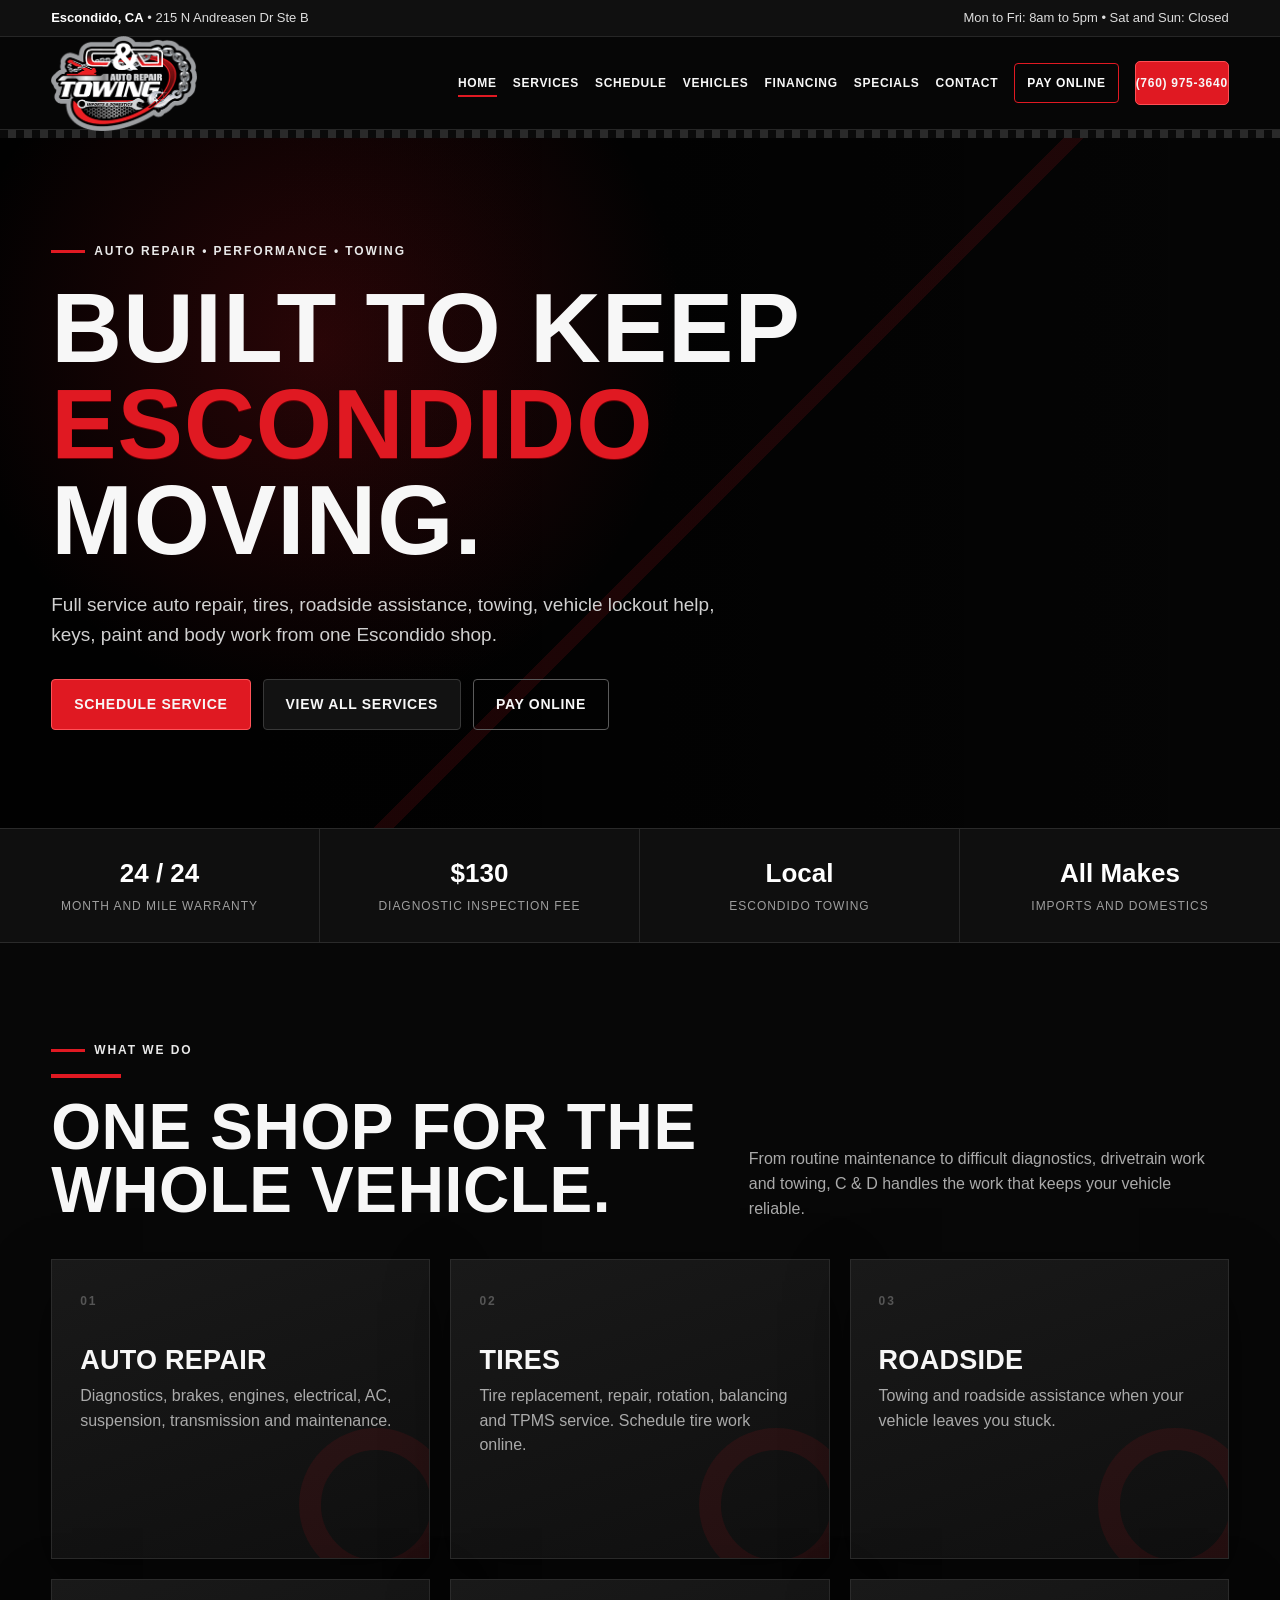
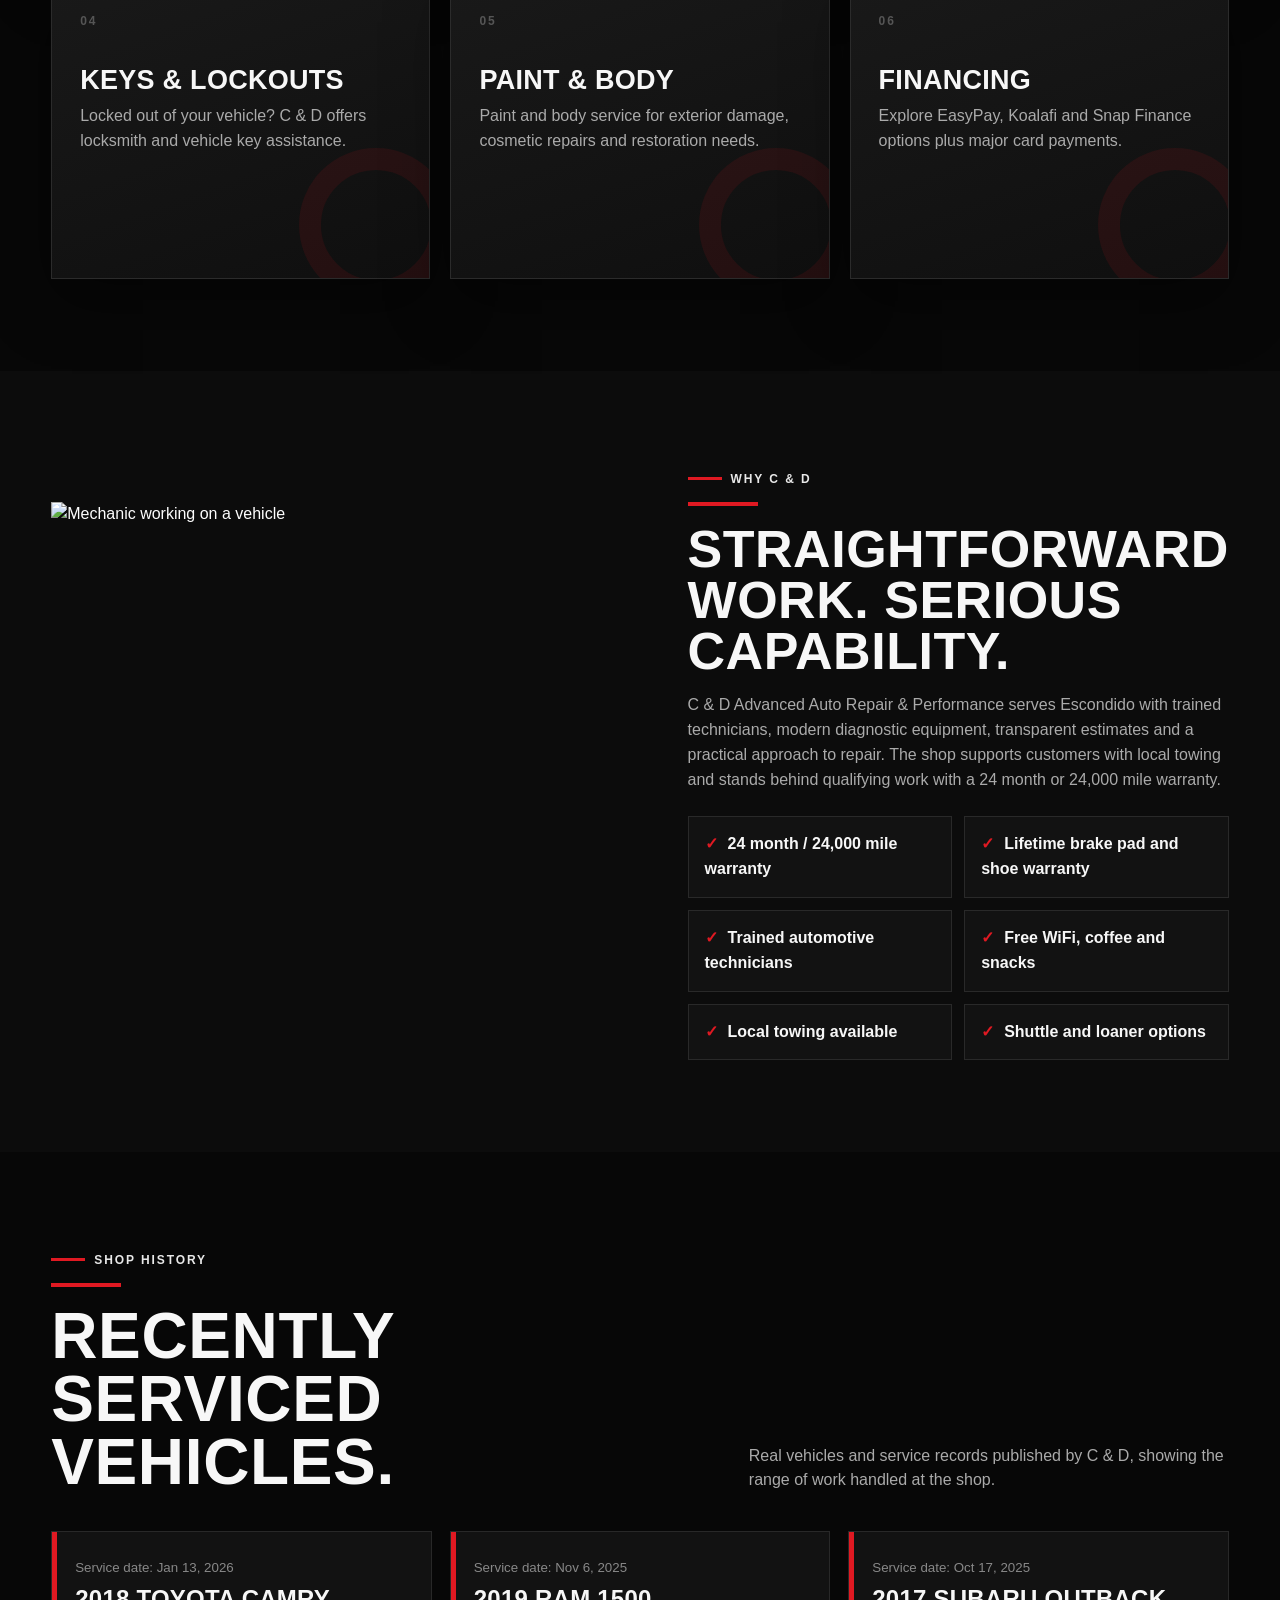
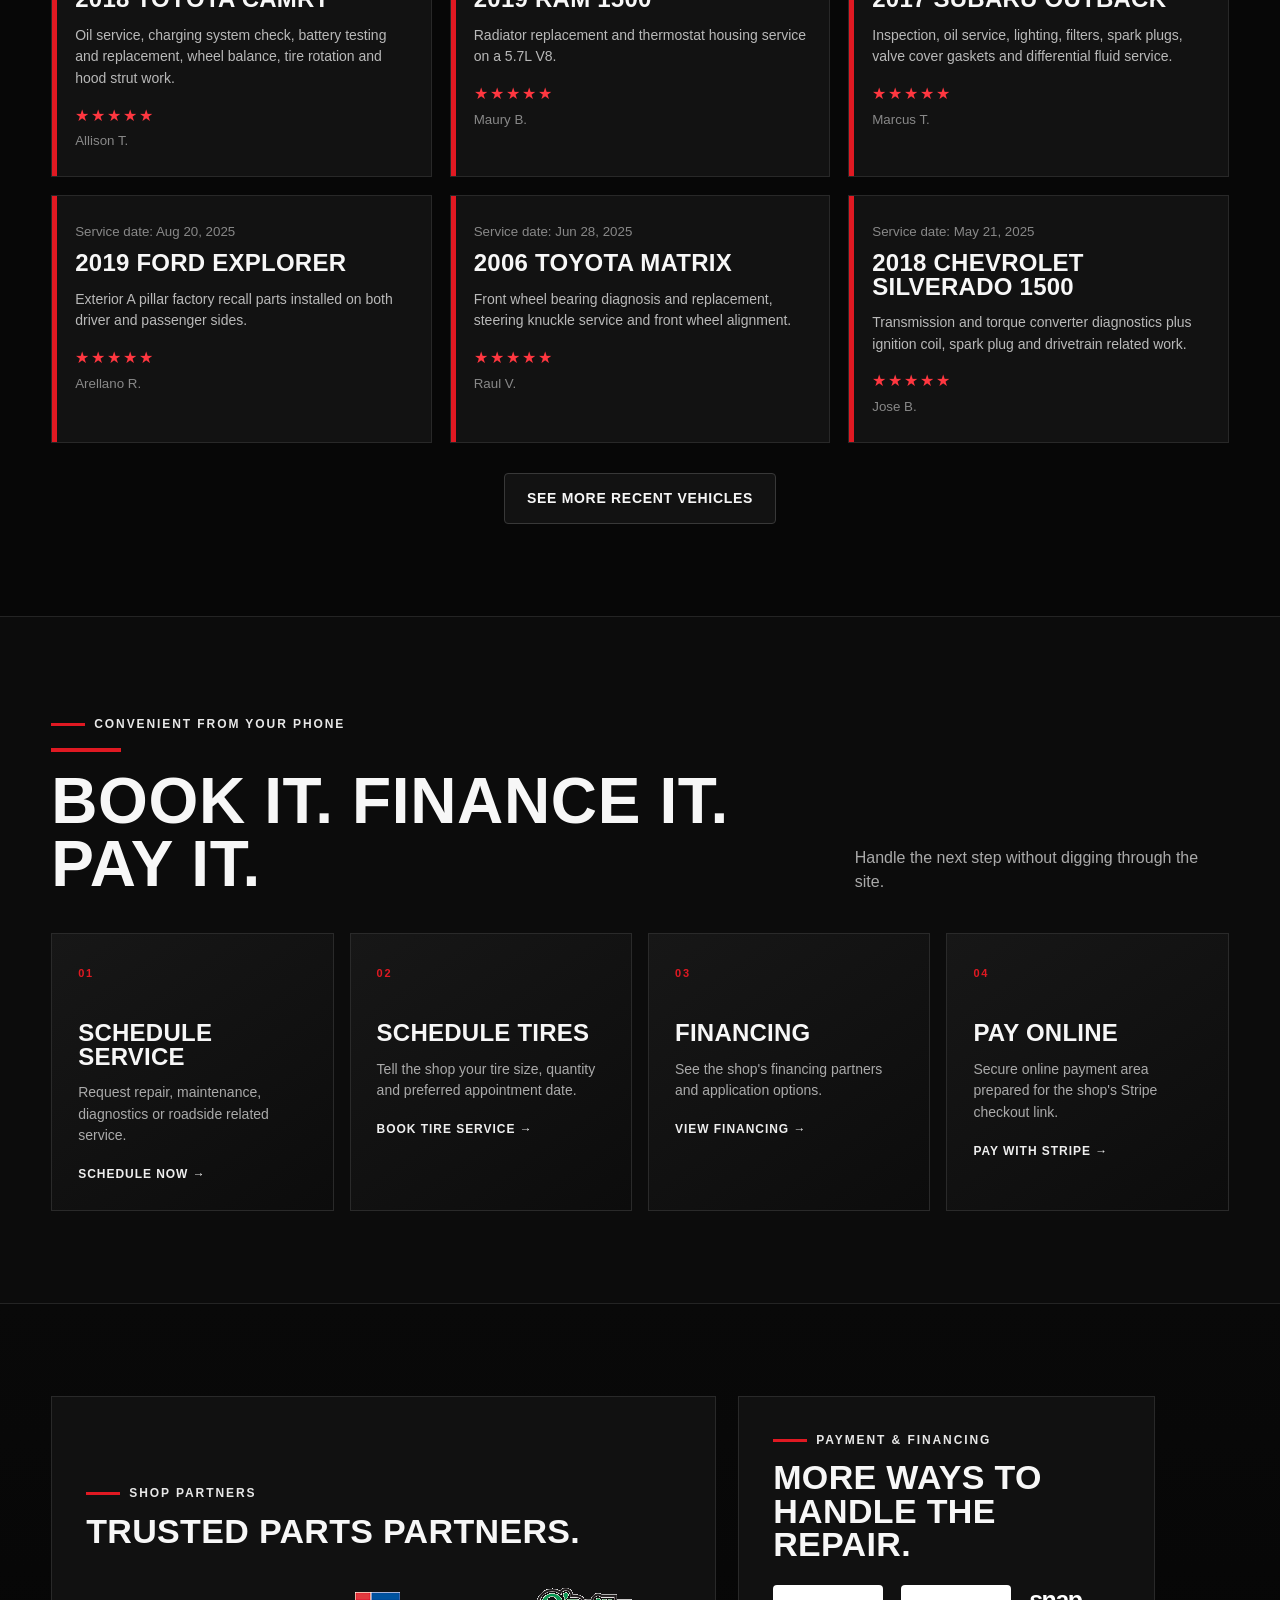
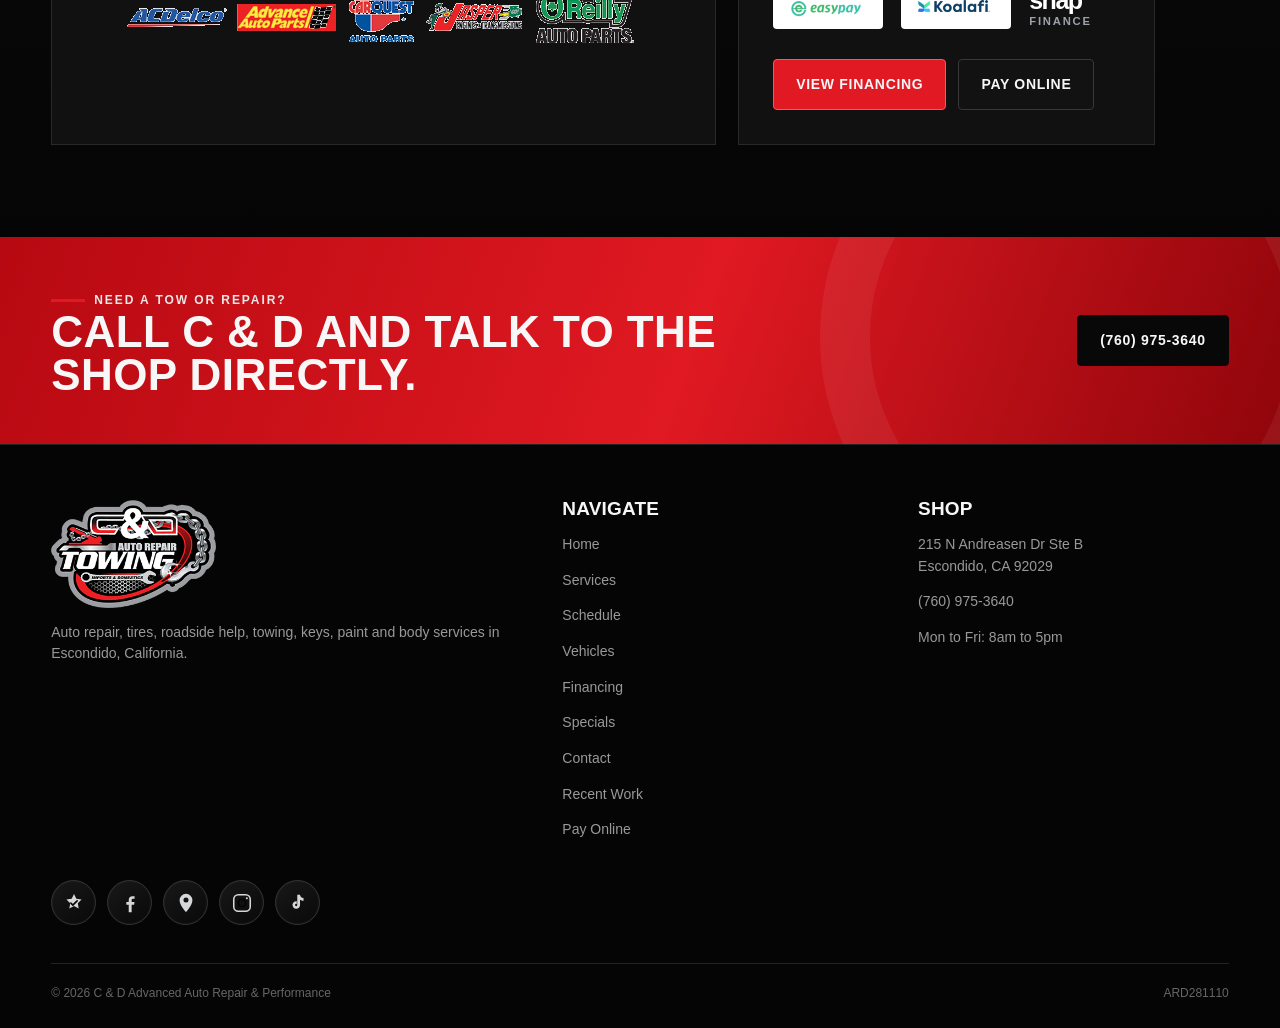
==== commit 7496e7a2: "Add files via upload" ====
--- a/index.html
+++ b/index.html
@@ -1,7 +1,7 @@
 <!DOCTYPE html>
 
-<html lang="en"><head><meta charset="utf-8"/><meta content="width=device-width, initial-scale=1, viewport-fit=cover" name="viewport"/><title>C &amp; D Advanced Auto Repair &amp; Towing | Escondido, CA</title><meta content="Auto repair and local towing in Escondido, CA. C &amp; D handles diagnostics, brakes, engines, transmissions, maintenance, tires, AC, electrical work and more." name="description"/><link href="assets/styles.css" rel="stylesheet"/><meta content="index, follow, max-image-preview:large, max-snippet:-1, max-video-preview:-1" name="robots"/><meta content="#070707" name="theme-color"/><meta content="telephone=no" name="format-detection"/><link href="https://canddadvancedautorepair.com/" rel="canonical"/><link crossorigin="" href="https://images.unsplash.com" rel="preconnect"/><meta content="website" property="og:type"/><meta content="C &amp; D Advanced Auto Repair &amp; Performance" property="og:site_name"/><meta content="C &amp; D Advanced Auto Repair &amp; Towing | Escondido, CA" property="og:title"/><meta content="Auto repair and local towing in Escondido, CA. C &amp; D handles diagnostics, brakes, engines, transmissions, maintenance, tires, AC, electrical work and more." property="og:description"/><meta content="https://canddadvancedautorepair.com/" property="og:url"/><meta content="https://canddadvancedautorepair.com/assets/logo.webp" property="og:image"/><meta content="en_US" property="og:locale"/><meta content="summary_large_image" name="twitter:card"/><meta content="C &amp; D Advanced Auto Repair &amp; Towing | Escondido, CA" name="twitter:title"/><meta content="Auto repair and local towing in Escondido, CA. C &amp; D handles diagnostics, brakes, engines, transmissions, maintenance, tires, AC, electrical work and more." name="twitter:description"/><script type="application/ld+json">[{"@context":"https://schema.org","@type":"AutoRepair","@id":"https://canddadvancedautorepair.com/#business","name":"C & D Advanced Auto Repair & Performance","alternateName":"C & D Auto Repair & Towing","url":"https://canddadvancedautorepair.com/","telephone":"+1-760-975-3640","image":"https://canddadvancedautorepair.com/assets/logo.webp","logo":"https://canddadvancedautorepair.com/assets/logo.webp","address":{"@type":"PostalAddress","streetAddress":"215 N Andreasen Dr Ste B","addressLocality":"Escondido","addressRegion":"CA","postalCode":"92029","addressCountry":"US"},"geo":{"@type":"GeoCoordinates","latitude":33.1192747,"longitude":-117.1096226},"hasMap":"https://www.google.com/maps/place/C+%26+D+Advance+Auto+Repair+%26+Performance/@33.1192747,-117.1096226,15z/data=!4m6!3m5!1s0x80dbf495e4c6d253:0x30563e41448f5065!8m2!3d33.1192747!4d-117.1096226!16s%2Fg%2F11c46mjxrl","areaServed":{"@type":"City","name":"Escondido"},"openingHoursSpecification":[{"@type":"OpeningHoursSpecification","dayOfWeek":["Monday","Tuesday","Wednesday","Thursday","Friday"],"opens":"08:00","closes":"17:00"}],"sameAs":["https://www.surecritic.com/reviews/c-and-d-advanced-auto-repair-and-performance","https://www.facebook.com/cndautorepair","https://www.instagram.com/CNDTOWLIFE","https://www.tiktok.com/@cndtowlife"],"knowsAbout":["Auto repair","Automotive diagnostics","Brake repair","Engine repair","Transmission service","Auto air conditioning","Electrical repair","Suspension repair","Exhaust repair","Tire service","Towing"]},{"@context":"https://schema.org","@type":"WebSite","@id":"https://canddadvancedautorepair.com/#website","url":"https://canddadvancedautorepair.com/","name":"C & D Advanced Auto Repair & Performance","publisher":{"@id":"https://canddadvancedautorepair.com/#business"},"inLanguage":"en-US"},{"@context":"https://schema.org","@type":"WebPage","@id":"https://canddadvancedautorepair.com/#webpage","url":"https://canddadvancedautorepair.com/","name":"C & D Advanced Auto Repair & Towing | Escondido, CA","description":"Auto repair and local towing in Escondido, CA. C & D handles diagnostics, brakes, engines, transmissions, maintenance, tires, AC, electrical work and more.","isPartOf":{"@id":"https://canddadvancedautorepair.com/#website"},"about":{"@id":"https://canddadvancedautorepair.com/#business"}}]</script></head><body>
-<div class="topbar"><div class="wrap"><div><strong>Escondido, CA</strong> • 215 N Andreasen Dr Ste B</div><div>Mon to Fri: 8am to 5pm • Sat and Sun: Closed</div></div></div><header class="header"><div class="wrap nav"><a aria-label="C &amp; D Advanced Auto Repair home" class="brand" href="index.html"><img alt="C &amp; D Advanced Auto Repair &amp; Towing logo" height="195" src="assets/logo.webp" width="300"/></a><button aria-controls="site-navigation" aria-expanded="false" aria-label="Open menu" class="menu" type="button">☰</button><nav aria-label="Primary navigation" class="links" id="site-navigation"><a aria-current="page" class="active" href="index.html">Home</a><a href="services.html">Services</a><a href="appointments.html">Schedule</a><a href="makes.html">Vehicles</a><a href="financing.html">Financing</a><a href="specials.html">Specials</a><a href="contact.html">Contact</a><a class="pay-nav" href="pay.html">Pay Online</a><a class="call" href="tel:+17609753640">(760) 975-3640</a></nav></div></header><div class="checker"></div>
+<html lang="en"><head><meta charset="utf-8"/><meta content="width=device-width, initial-scale=1, viewport-fit=cover" name="viewport"/><title>Auto Repair, Tires &amp; Towing in Escondido, CA | C &amp; D</title><meta content="C &amp; D Advanced Auto Repair &amp; Performance provides auto repair, tires, diagnostics, towing, roadside assistance, lockout help and paint and body service in Escondido, CA." name="description"/><link href="assets/styles.css" rel="stylesheet"/><meta content="index, follow, max-image-preview:large, max-snippet:-1, max-video-preview:-1" name="robots"/><meta content="#070707" name="theme-color"/><meta content="telephone=yes" name="format-detection"/><link href="https://canddadvancedautorepair.com/" rel="canonical"/><link crossorigin="" href="https://images.unsplash.com" rel="preconnect"/><meta content="website" property="og:type"/><meta content="C &amp; D Advanced Auto Repair &amp; Performance" property="og:site_name"/><meta content="Auto Repair, Tires &amp; Towing in Escondido, CA | C &amp; D" property="og:title"/><meta content="C &amp; D Advanced Auto Repair &amp; Performance provides auto repair, tires, diagnostics, towing, roadside assistance, lockout help and paint and body service in Escondido, CA." property="og:description"/><meta content="https://canddadvancedautorepair.com/" property="og:url"/><meta content="https://canddadvancedautorepair.com/assets/logo.webp" property="og:image"/><meta content="en_US" property="og:locale"/><meta content="summary_large_image" name="twitter:card"/><meta content="Auto Repair, Tires &amp; Towing in Escondido, CA | C &amp; D" name="twitter:title"/><meta content="C &amp; D Advanced Auto Repair &amp; Performance provides auto repair, tires, diagnostics, towing, roadside assistance, lockout help and paint and body service in Escondido, CA." name="twitter:description"/><meta content="US-CA" name="geo.region"/><meta content="Escondido" name="geo.placename"/><meta content="33.1192747;-117.1096226" name="geo.position"/><meta content="33.1192747, -117.1096226" name="ICBM"/><link href="https://canddadvancedautorepair.com/" hreflang="en-us" rel="alternate"/><meta content="C &amp; D Advanced Auto Repair &amp; Towing logo" property="og:image:alt"/><meta content="https://canddadvancedautorepair.com/assets/logo.webp" name="twitter:image"/><script type="application/ld+json">{"@context":"https://schema.org","@graph":[{"@type":["AutoRepair","AutomotiveBusiness"],"@id":"https://canddadvancedautorepair.com/#business","name":"C & D Advanced Auto Repair & Performance","alternateName":"C & D Auto Repair & Towing","url":"https://canddadvancedautorepair.com/","telephone":"+1-760-975-3640","image":"https://canddadvancedautorepair.com/assets/logo.webp","logo":"https://canddadvancedautorepair.com/assets/logo.webp","priceRange":"$$","address":{"@type":"PostalAddress","streetAddress":"215 N Andreasen Dr Ste B","addressLocality":"Escondido","addressRegion":"CA","postalCode":"92029","addressCountry":"US"},"geo":{"@type":"GeoCoordinates","latitude":33.1192747,"longitude":-117.1096226},"areaServed":{"@type":"City","name":"Escondido","containedInPlace":{"@type":"State","name":"California"}},"openingHoursSpecification":[{"@type":"OpeningHoursSpecification","dayOfWeek":["Monday","Tuesday","Wednesday","Thursday","Friday"],"opens":"08:00","closes":"17:00"}],"sameAs":["https://www.surecritic.com/reviews/c-and-d-advanced-auto-repair-and-performance","https://www.facebook.com/cndautorepair","https://www.instagram.com/CNDTOWLIFE","https://www.tiktok.com/@cndtowlife"],"paymentAccepted":["Visa","Mastercard","Discover","American Express"],"currenciesAccepted":"USD","hasOfferCatalog":{"@type":"OfferCatalog","name":"Automotive Services","itemListElement":[{"@type":"Offer","itemOffered":{"@type":"Service","name":"Auto Repair","serviceType":"Auto repair and diagnostics"}},{"@type":"Offer","itemOffered":{"@type":"Service","name":"Tire Service","serviceType":"Tire replacement, repair, rotation, balancing and TPMS service"}},{"@type":"Offer","itemOffered":{"@type":"Service","name":"Towing and Roadside Assistance","serviceType":"Local towing and roadside assistance"}},{"@type":"Offer","itemOffered":{"@type":"Service","name":"Vehicle Lockout and Key Help","serviceType":"Automotive lockout and key related service"}},{"@type":"Offer","itemOffered":{"@type":"Service","name":"Paint and Body Work","serviceType":"Automotive paint and body service"}}]}},{"@type":"WebSite","@id":"https://canddadvancedautorepair.com/#website","url":"https://canddadvancedautorepair.com/","name":"C & D Advanced Auto Repair & Performance","publisher":{"@id":"https://canddadvancedautorepair.com/#business"},"inLanguage":"en-US"},{"@type":"WebPage","@id":"https://canddadvancedautorepair.com/#webpage","url":"https://canddadvancedautorepair.com/","name":"C & D Advanced Auto Repair & Performance","description":"C & D Advanced Auto Repair & Performance provides auto repair, tires, diagnostics, towing, roadside assistance, lockout help and paint and body service in Escondido, CA.","isPartOf":{"@id":"https://canddadvancedautorepair.com/#website"},"about":{"@id":"https://canddadvancedautorepair.com/#business"},"inLanguage":"en-US"},{"@type":"BreadcrumbList","@id":"https://canddadvancedautorepair.com/#breadcrumb","itemListElement":[{"@type":"ListItem","position":1,"name":"Home","item":"https://canddadvancedautorepair.com/"}]}]}</script></head><body>
+<div class="topbar"><div class="wrap"><div><strong>Escondido, CA</strong> • 215 N Andreasen Dr Ste B</div><div>Mon to Fri: 8am to 5pm • Sat and Sun: Closed</div></div></div><header class="header"><div class="wrap nav"><a aria-label="C &amp; D Advanced Auto Repair home" class="brand" href="index.html"><img alt="C &amp; D Advanced Auto Repair &amp; Towing logo" decoding="async" height="195" src="assets/logo.webp" width="300"/></a><button aria-controls="site-navigation" aria-expanded="false" aria-label="Open menu" class="menu" type="button">☰</button><nav aria-label="Primary navigation" class="links" id="site-navigation"><a aria-current="page" class="active" href="index.html">Home</a><a href="services.html">Services</a><a href="appointments.html">Schedule</a><a href="makes.html">Vehicles</a><a href="financing.html">Financing</a><a href="specials.html">Specials</a><a href="contact.html">Contact</a><a class="pay-nav" href="pay.html">Pay Online</a><a class="call" href="tel:+17609753640">(760) 975-3640</a></nav></div></header><div class="checker"></div>
 <main>
 <section class="hero"><div class="wrap"><div class="eyebrow">Auto Repair • Performance • Towing</div><h1>Built to keep <span>Escondido</span> moving.</h1><p class="lead">Full service auto repair, tires, roadside assistance, towing, vehicle lockout help, keys, paint and body work from one Escondido shop.</p><div class="actions"><a class="btn red" href="appointments.html">Schedule Service</a><a class="btn dark" href="services.html">View All Services</a><a class="btn ghost" href="pay.html">Pay Online</a></div></div></section>
 <section class="stats"><div class="stat"><b>24 / 24</b><span>Month and mile warranty</span></div><div class="stat"><b>$130</b><span>Diagnostic inspection fee</span></div><div class="stat"><b>Local</b><span>Escondido towing</span></div><div class="stat"><b>All Makes</b><span>Imports and domestics</span></div></section>
@@ -9,6 +9,6 @@
 <section class="section dark2"><div class="wrap split"><div class="photo-frame"><img alt="Mechanic working on a vehicle" decoding="async" loading="lazy" referrerpolicy="no-referrer" src="https://images.unsplash.com/photo-1625047509248-ec889cbff17f?auto=format&amp;fit=crop&amp;w=1200&amp;q=85"/></div><div><div class="eyebrow">Why C &amp; D</div><div class="redline"></div><h2 style="font-size:52px">Straightforward work. Serious capability.</h2><p style="color:#aaa">C &amp; D Advanced Auto Repair &amp; Performance serves Escondido with trained technicians, modern diagnostic equipment, transparent estimates and a practical approach to repair. The shop supports customers with local towing and stands behind qualifying work with a 24 month or 24,000 mile warranty.</p><div class="ticks"><div class="tick">24 month / 24,000 mile warranty</div><div class="tick">Lifetime brake pad and shoe warranty</div><div class="tick">Trained automotive technicians</div><div class="tick">Free WiFi, coffee and snacks</div><div class="tick">Local towing available</div><div class="tick">Shuttle and loaner options</div></div></div></div></section>
 <section class="section"><div class="wrap"><div class="section-head"><div><div class="eyebrow">Shop history</div><div class="redline"></div><h2>Recently serviced vehicles.</h2></div><p>Real vehicles and service records published by C &amp; D, showing the range of work handled at the shop.</p></div><div class="vehicles"><article class="vehicle"><small>Service date: Jan 13, 2026</small><h3>2018 Toyota Camry</h3><p>Oil service, charging system check, battery testing and replacement, wheel balance, tire rotation and hood strut work.</p><div class="rating">★★★★★</div><small>Allison T.</small></article><article class="vehicle"><small>Service date: Nov 6, 2025</small><h3>2019 RAM 1500</h3><p>Radiator replacement and thermostat housing service on a 5.7L V8.</p><div class="rating">★★★★★</div><small>Maury B.</small></article><article class="vehicle"><small>Service date: Oct 17, 2025</small><h3>2017 Subaru Outback</h3><p>Inspection, oil service, lighting, filters, spark plugs, valve cover gaskets and differential fluid service.</p><div class="rating">★★★★★</div><small>Marcus T.</small></article><article class="vehicle"><small>Service date: Aug 20, 2025</small><h3>2019 Ford Explorer</h3><p>Exterior A pillar factory recall parts installed on both driver and passenger sides.</p><div class="rating">★★★★★</div><small>Arellano R.</small></article><article class="vehicle"><small>Service date: Jun 28, 2025</small><h3>2006 Toyota Matrix</h3><p>Front wheel bearing diagnosis and replacement, steering knuckle service and front wheel alignment.</p><div class="rating">★★★★★</div><small>Raul V.</small></article><article class="vehicle"><small>Service date: May 21, 2025</small><h3>2018 Chevrolet Silverado 1500</h3><p>Transmission and torque converter diagnostics plus ignition coil, spark plug and drivetrain related work.</p><div class="rating">★★★★★</div><small>Jose B.</small></article></div><div class="actions" style="justify-content:center"><a class="btn dark" href="vehicles.html">See More Recent Vehicles</a></div></div></section>
 <section class="section dark2 quick-section"><div class="wrap"><div class="section-head"><div><div class="eyebrow">Convenient from your phone</div><div class="redline"></div><h2>Book it. Finance it. Pay it.</h2></div><p>Handle the next step without digging through the site.</p></div><div class="quick-actions"><a class="quick-card" href="appointments.html"><span>01</span><h3>Schedule Service</h3><p>Request repair, maintenance, diagnostics or roadside related service.</p><b>Schedule now →</b></a><a class="quick-card" href="appointments.html?service=tire"><span>02</span><h3>Schedule Tires</h3><p>Tell the shop your tire size, quantity and preferred appointment date.</p><b>Book tire service →</b></a><a class="quick-card" href="financing.html"><span>03</span><h3>Financing</h3><p>See the shop's financing partners and application options.</p><b>View financing →</b></a><a class="quick-card" href="pay.html"><span>04</span><h3>Pay Online</h3><p>Secure online payment area prepared for the shop's Stripe checkout link.</p><b>Pay with Stripe →</b></a></div></div></section>
-<section class="section trust-section"><div class="wrap"><div class="trust-grid"><div class="partner-panel"><div class="eyebrow">Shop Partners</div><h2>Trusted parts partners.</h2><img alt="ACDelco, Advance Auto Parts, Carquest, Jasper Engines and Transmissions, and O'Reilly Auto Parts shop partners" loading="lazy" src="assets/shop-partners.png"/></div><div class="finance-mini"><div class="eyebrow">Payment &amp; Financing</div><h2>More ways to handle the repair.</h2><div class="finance-mini-row"><img alt="EasyPay Finance" src="assets/easypay.png"/><img alt="Koalafi financing" src="assets/koalafi.png"/><span class="snap-word">snap<span>finance</span></span></div><div class="actions"><a class="btn red" href="financing.html">View Financing</a><a class="btn dark" href="pay.html">Pay Online</a></div></div></div></div></section><section class="banner"><div class="wrap"><div><div class="eyebrow">Need a tow or repair?</div><h2>Call C &amp; D and talk to the shop directly.</h2></div><a class="btn" href="tel:+17609753640">(760) 975-3640</a></div></section>
+<section class="section trust-section"><div class="wrap"><div class="trust-grid"><div class="partner-panel"><div class="eyebrow">Shop Partners</div><h2>Trusted parts partners.</h2><img alt="ACDelco, Advance Auto Parts, Carquest, Jasper Engines and Transmissions, and O'Reilly Auto Parts shop partners" decoding="async" loading="lazy" src="assets/shop-partners.png"/></div><div class="finance-mini"><div class="eyebrow">Payment &amp; Financing</div><h2>More ways to handle the repair.</h2><div class="finance-mini-row"><img alt="EasyPay Finance" decoding="async" loading="lazy" src="assets/easypay.png"/><img alt="Koalafi financing" decoding="async" loading="lazy" src="assets/koalafi.png"/><span class="snap-word">snap<span>finance</span></span></div><div class="actions"><a class="btn red" href="financing.html">View Financing</a><a class="btn dark" href="pay.html">Pay Online</a></div></div></div></div></section><section class="banner"><div class="wrap"><div><div class="eyebrow">Need a tow or repair?</div><h2>Call C &amp; D and talk to the shop directly.</h2></div><a class="btn" href="tel:+17609753640">(760) 975-3640</a></div></section>
 </main>
-<footer class="footer"><div class="wrap"><div class="footer-grid"><div><img alt="C &amp; D Advanced Auto Repair &amp; Towing logo" height="195" loading="lazy" src="assets/logo.webp" width="300"/><p>Auto repair, tires, roadside help, towing, keys, paint and body services in Escondido, California.</p></div><div><h3>Navigate</h3><p><a href="index.html">Home</a></p><p><a href="services.html">Services</a></p><p><a href="appointments.html">Schedule</a></p><p><a href="makes.html">Vehicles</a></p><p><a href="financing.html">Financing</a></p><p><a href="specials.html">Specials</a></p><p><a href="contact.html">Contact</a></p><p><a href="vehicles.html">Recent Work</a></p><p><a href="pay.html">Pay Online</a></p></div><div><h3>Shop</h3><p>215 N Andreasen Dr Ste B<br/>Escondido, CA 92029</p><p><a href="tel:+17609753640">(760) 975-3640</a></p><p>Mon to Fri: 8am to 5pm</p></div></div><div aria-label="C and D online profiles" class="footer-social"><a aria-label="SureCritic reviews" class="social-icon surecritic" href="https://www.surecritic.com/reviews/c-and-d-advanced-auto-repair-and-performance" rel="noopener noreferrer" target="_blank" title="SureCritic reviews"><svg aria-hidden="true" viewbox="0 0 24 24"><path d="M12 2.3l2.55 5.17 5.7.83-4.12 4.02.97 5.68L12 15.32 6.9 18l.97-5.68L3.75 8.3l5.7-.83L12 2.3Z"></path><path class="cut" d="m8.6 12.1 2.15 2.15 4.65-4.65"></path></svg></a><a aria-label="Facebook" class="social-icon facebook" href="https://www.facebook.com/cndautorepair" rel="noopener noreferrer" target="_blank" title="Facebook"><svg aria-hidden="true" viewbox="0 0 24 24"><path d="M13.8 22v-8h2.7l.4-3.1h-3.1V8.9c0-.9.25-1.5 1.55-1.5H17V4.63a22 22 0 0 0-2.4-.13c-2.37 0-4 1.45-4 4.1v2.3H8V14h2.6v8h3.2Z"></path></svg></a><a aria-label="Google Maps" class="social-icon google" href="https://www.google.com/maps/place/C+%26+D+Advance+Auto+Repair+%26+Performance/@33.1192747,-117.1096226,15z/data=!4m6!3m5!1s0x80dbf495e4c6d253:0x30563e41448f5065!8m2!3d33.1192747!4d-117.1096226!16s%2Fg%2F11c46mjxrl?entry=ttu" rel="noopener noreferrer" target="_blank" title="Google Maps"><svg aria-hidden="true" viewbox="0 0 24 24"><path d="M12 2a7 7 0 0 0-7 7c0 5.3 7 13 7 13s7-7.7 7-13a7 7 0 0 0-7-7Zm0 9.5A2.5 2.5 0 1 1 12 6a2.5 2.5 0 0 1 0 5.5Z"></path></svg></a><a aria-label="Instagram" class="social-icon instagram" href="https://www.instagram.com/CNDTOWLIFE" rel="noopener noreferrer" target="_blank" title="Instagram"><svg aria-hidden="true" viewbox="0 0 24 24"><rect height="18" rx="5" ry="5" width="18" x="3" y="3"></rect><circle class="cut" cx="12" cy="12" r="4"></circle><circle cx="17.3" cy="6.8" r="1.1"></circle></svg></a><a aria-label="TikTok" class="social-icon tiktok" href="https://www.tiktok.com/@cndtowlife" rel="noopener noreferrer" target="_blank" title="TikTok"><svg aria-hidden="true" viewbox="0 0 24 24"><path d="M14.2 3v11.1a4.1 4.1 0 1 1-3.55-4.06v3.1a1.25 1.25 0 1 0 .55 1.04V3h3c.25 2 1.36 3.28 3.8 3.65v3.05a8.2 8.2 0 0 1-3.8-1.34V3Z"></path></svg></a></div><div class="footer-bottom"><span>© <span data-year=""></span> C &amp; D Advanced Auto Repair &amp; Performance</span><span>ARD281110</span></div></div></footer><a class="mobile-call" href="tel:+17609753640">Call C &amp; D • (760) 975-3640</a><script src="assets/script.js"></script></body></html>
+<footer class="footer"><div class="wrap"><div class="footer-grid"><div><img alt="C &amp; D Advanced Auto Repair &amp; Towing logo" decoding="async" height="195" loading="lazy" src="assets/logo.webp" width="300"/><p>Auto repair, tires, roadside help, towing, keys, paint and body services in Escondido, California.</p></div><div><h3>Navigate</h3><p><a href="index.html">Home</a></p><p><a href="services.html">Services</a></p><p><a href="appointments.html">Schedule</a></p><p><a href="makes.html">Vehicles</a></p><p><a href="financing.html">Financing</a></p><p><a href="specials.html">Specials</a></p><p><a href="contact.html">Contact</a></p><p><a href="vehicles.html">Recent Work</a></p><p><a href="pay.html">Pay Online</a></p></div><div><h3>Shop</h3><p>215 N Andreasen Dr Ste B<br/>Escondido, CA 92029</p><p><a href="tel:+17609753640">(760) 975-3640</a></p><p>Mon to Fri: 8am to 5pm</p></div></div><div aria-label="C and D online profiles" class="footer-social"><a aria-label="SureCritic reviews" class="social-icon surecritic" href="https://www.surecritic.com/reviews/c-and-d-advanced-auto-repair-and-performance" rel="noopener noreferrer" target="_blank" title="SureCritic reviews"><svg aria-hidden="true" viewbox="0 0 24 24"><path d="M12 2.3l2.55 5.17 5.7.83-4.12 4.02.97 5.68L12 15.32 6.9 18l.97-5.68L3.75 8.3l5.7-.83L12 2.3Z"></path><path class="cut" d="m8.6 12.1 2.15 2.15 4.65-4.65"></path></svg></a><a aria-label="Facebook" class="social-icon facebook" href="https://www.facebook.com/cndautorepair" rel="noopener noreferrer" target="_blank" title="Facebook"><svg aria-hidden="true" viewbox="0 0 24 24"><path d="M13.8 22v-8h2.7l.4-3.1h-3.1V8.9c0-.9.25-1.5 1.55-1.5H17V4.63a22 22 0 0 0-2.4-.13c-2.37 0-4 1.45-4 4.1v2.3H8V14h2.6v8h3.2Z"></path></svg></a><a aria-label="Google Maps" class="social-icon google" href="https://www.google.com/maps/place/C+%26+D+Advance+Auto+Repair+%26+Performance/@33.1192747,-117.1096226,15z/data=!4m6!3m5!1s0x80dbf495e4c6d253:0x30563e41448f5065!8m2!3d33.1192747!4d-117.1096226!16s%2Fg%2F11c46mjxrl?entry=ttu" rel="noopener noreferrer" target="_blank" title="Google Maps"><svg aria-hidden="true" viewbox="0 0 24 24"><path d="M12 2a7 7 0 0 0-7 7c0 5.3 7 13 7 13s7-7.7 7-13a7 7 0 0 0-7-7Zm0 9.5A2.5 2.5 0 1 1 12 6a2.5 2.5 0 0 1 0 5.5Z"></path></svg></a><a aria-label="Instagram" class="social-icon instagram" href="https://www.instagram.com/CNDTOWLIFE" rel="noopener noreferrer" target="_blank" title="Instagram"><svg aria-hidden="true" viewbox="0 0 24 24"><rect height="18" rx="5" ry="5" width="18" x="3" y="3"></rect><circle class="cut" cx="12" cy="12" r="4"></circle><circle cx="17.3" cy="6.8" r="1.1"></circle></svg></a><a aria-label="TikTok" class="social-icon tiktok" href="https://www.tiktok.com/@cndtowlife" rel="noopener noreferrer" target="_blank" title="TikTok"><svg aria-hidden="true" viewbox="0 0 24 24"><path d="M14.2 3v11.1a4.1 4.1 0 1 1-3.55-4.06v3.1a1.25 1.25 0 1 0 .55 1.04V3h3c.25 2 1.36 3.28 3.8 3.65v3.05a8.2 8.2 0 0 1-3.8-1.34V3Z"></path></svg></a></div><div class="footer-bottom"><span>© <span data-year=""></span> C &amp; D Advanced Auto Repair &amp; Performance</span><span>ARD281110</span></div></div></footer><a class="mobile-call" href="tel:+17609753640">Call C &amp; D • (760) 975-3640</a><script src="assets/script.js"></script></body></html>
--- a/assets/styles.css
+++ b/assets/styles.css
@@ -141,7 +141,287 @@
 }
 
 /* v10 client expansion */
-.links{gap:16px;font-size:12px}.pay-nav{color:#fff!important;border:1px solid #e01922!important;padding:10px 12px!important;border-radius:4px}.pay-nav:after{display:none!important}.btn.ghost{background:transparent;border-color:#5b5b5b}.priority-services .service-card h3{margin-top:34px}.quick-section{border-top:1px solid #242424;border-bottom:1px solid #242424}.quick-actions{display:grid;grid-template-columns:repeat(4,1fr);gap:16px}.quick-card{display:block;padding:26px;background:linear-gradient(145deg,#171717,#0c0c0c);border:1px solid #2a2a2a;min-height:235px;transition:.2s}.quick-card:hover{transform:translateY(-4px);border-color:#5f262a}.quick-card span{font-size:11px;color:#e01922;font-weight:900;letter-spacing:.16em}.quick-card h3{font-size:24px;margin:36px 0 10px}.quick-card p{color:#aaa;font-size:14px}.quick-card b{display:block;margin-top:18px;color:#eee;font-size:12px;text-transform:uppercase;letter-spacing:.08em}.trust-section{background:linear-gradient(180deg,#090909,#050505)}.trust-grid{display:grid;grid-template-columns:1.15fr .85fr;gap:22px}.partner-panel,.finance-mini{border:1px solid #292929;background:#111;padding:34px;min-height:300px;display:flex;flex-direction:column;justify-content:center}.partner-panel h2,.finance-mini h2{font-size:34px;margin:12px 0 24px}.partner-panel img{background:#f7f7f7;border-radius:6px;padding:22px;max-width:650px}.finance-mini-row{display:flex;align-items:center;gap:18px;flex-wrap:wrap}.finance-mini-row img{height:44px;width:auto;max-width:145px;object-fit:contain;background:#fff;border-radius:4px;padding:7px 10px}.snap-word{font:900 25px/1 Arial,sans-serif;text-transform:lowercase;color:#fff;letter-spacing:-.06em}.snap-word span{display:block;font-size:.45em;text-transform:uppercase;letter-spacing:.16em;color:#9da1aa;margin-top:3px}.snap-word.big{font-size:50px;color:#fff}.service-jump{display:flex;gap:9px;flex-wrap:wrap;margin:0 0 26px}.service-jump a{border:1px solid #333;background:#101010;padding:10px 14px;border-radius:999px;font-size:12px;font-weight:900;text-transform:uppercase}.service-jump a:hover{border-color:#e01922}.inline-service-link{color:#fff;font-weight:900;border-bottom:1px solid #e01922}.service-cta{margin-top:20px}.service-art{position:relative;display:grid;place-items:center;background:radial-gradient(circle at 50% 35%,rgba(224,25,34,.22),transparent 36%),linear-gradient(145deg,#1c1c1c,#080808)}.service-art:before,.service-art:after{content:"";position:absolute;border:2px solid rgba(224,25,34,.28);border-radius:50%}.service-art:before{width:170px;height:170px}.service-art:after{width:225px;height:225px}.art-icon{font:900 56px/1 Arial Black,Impact,sans-serif;color:#e01922;letter-spacing:.04em;text-shadow:0 1px 0 #fff2;z-index:2}.make-feature,.make-grid{display:flex;flex-wrap:wrap;gap:10px}.make-feature{margin-bottom:28px}.make-chip{display:inline-flex;align-items:center;justify-content:center;min-height:48px;padding:10px 16px;background:#111;border:1px solid #2b2b2b;font-weight:900;text-transform:uppercase;font-size:13px}.make-feature .make-chip{border-color:#523034;background:#171011}.make-columns{display:grid;grid-template-columns:1fr 1fr;gap:24px}.make-columns section{background:#0e0e0e;border:1px solid #282828;padding:28px}.make-columns h2{font-size:31px;margin-bottom:22px}.vehicle-callout{margin-top:24px;display:flex;align-items:center;justify-content:space-between;gap:25px;background:linear-gradient(110deg,#9f0910,#e01922);padding:30px}.vehicle-callout h2{font-size:34px;margin:10px 0}.vehicle-callout p{margin:0}.finance-grid{display:grid;grid-template-columns:repeat(3,1fr);gap:18px}.finance-card{border:1px solid #2c2c2c;background:linear-gradient(150deg,#161616,#0b0b0b);padding:30px;min-height:390px;display:flex;flex-direction:column}.finance-logo{height:84px;display:flex;align-items:center;margin-bottom:12px}.finance-logo img{max-height:60px;max-width:180px;background:#fff;border-radius:5px;padding:10px}.finance-card h2{font-size:29px;margin:14px 0}.finance-card p{color:#aaa;flex:1}.finance-card .btn{margin-top:22px}.snap-card{background:radial-gradient(circle at 80% 15%,rgba(224,25,34,.16),transparent 35%),linear-gradient(150deg,#161616,#0b0b0b)}.payment-panel{margin-top:22px;border:1px solid #2b2b2b;background:#101010;padding:28px;display:flex;align-items:center;justify-content:space-between;gap:30px}.payment-panel h2{font-size:30px;margin:10px 0}.payment-panel p{color:#aaa;margin:0}.payment-panel img{width:220px;background:#fff;border-radius:5px;padding:12px}.finance-note{margin-top:18px;color:#969696;font-size:13px;border-left:3px solid #e01922;padding:12px 15px;background:#0e0e0e}.appointment-layout,.pay-layout{display:grid;grid-template-columns:minmax(0,1fr) 340px;gap:28px;align-items:start}.big-section-title{font-size:clamp(38px,5vw,60px);margin:0 0 14px}.form-intro{max-width:760px;color:#aaa}.appointment-form{margin-top:28px;background:#0d0d0d;border:1px solid #2a2a2a;padding:28px}.appointment-form label{display:grid;gap:7px;color:#d7d7d7;font-size:13px;font-weight:800}.form-two{display:grid;grid-template-columns:1fr 1fr;gap:13px}.form-three{display:grid;grid-template-columns:.7fr 1fr 1fr;gap:13px}.appointment-toggle{display:grid;grid-template-columns:1fr 1fr;gap:9px;margin-bottom:6px}.appt-type{border:1px solid #303030;background:#111;color:#aaa;padding:13px;font-weight:900;text-transform:uppercase}.appt-type.active{background:#e01922;color:#fff;border-color:#ff4d54}.tire-fields{display:none;gap:13px;border-left:3px solid #e01922;padding:17px;background:#130d0e}.tire-fields.show{display:grid}.form-small{font-size:12px!important;color:#8f8f8f!important;margin:3px 0 0}.appointment-aside,.pay-aside{display:grid;gap:16px;position:sticky;top:100px}.full{width:100%}.appointment-summary{margin-top:18px;padding:22px;border:1px solid #464646;background:#121212}.appointment-summary h3{font-size:23px;margin-bottom:10px}.appointment-summary pre{white-space:pre-wrap;color:#ddd;font:14px/1.6 Arial,sans-serif}.pay-card{background:radial-gradient(circle at 90% 5%,rgba(99,91,255,.17),transparent 28%),#0e0e0e;border:1px solid #303030;padding:38px}.pay-card h2{font-size:clamp(40px,6vw,67px);margin:16px 0}.pay-card p{color:#b0b0b0}.stripe-mark{font-weight:900;letter-spacing:.08em;color:#aaa;margin-bottom:26px;display:flex;align-items:center;gap:9px}.stripe-mark span{width:28px;height:28px;border-radius:8px;background:#635bff;box-shadow:inset 0 0 0 7px rgba(255,255,255,.12)}.payment-status{display:flex;gap:13px;padding:17px;background:#121212;border:1px solid #2d2d2d;margin:25px 0}.payment-status>span{width:10px;height:10px;background:#f2a100;border-radius:50%;margin-top:6px;box-shadow:0 0 12px #f2a10066}.payment-status strong,.payment-status small{display:block}.payment-status small{color:#8f8f8f;margin-top:4px}.contact-actions{display:grid;grid-template-columns:repeat(3,1fr);gap:16px}.pay-card .btn[disabled]{opacity:.6}.stripe-modal{position:fixed;inset:0;background:#000b;display:grid;place-items:center;z-index:200;padding:20px}.stripe-modal-card{max-width:520px;background:#111;border:1px solid #3b3b3b;padding:28px}.stripe-modal-card h3{font-size:28px;margin-bottom:12px}.stripe-modal-card p{color:#aaa}.stripe-modal-card .actions{margin-top:20px}
+.links{gap:16px;font-size:12px}.pay-nav{color:#fff!important;border:1px solid #e01922!important;padding:10px 12px!important;border-radius:4px}.pay-nav:after{display:none!important}.btn.ghost{background:transparent;border-color:#5b5b5b}.priority-services .service-card h3{margin-top:34px}.quick-section{border-top:1px solid #242424;border-bottom:1px solid #242424}.quick-actions{display:grid;grid-template-columns:repeat(4,1fr);gap:16px}.quick-card{display:block;padding:26px;background:linear-gradient(145deg,#171717,#0c0c0c);border:1px solid #2a2a2a;min-height:235px;transition:.2s}.quick-card:hover{transform:translateY(-4px);border-color:#5f262a}.quick-card span{font-size:11px;color:#e01922;font-weight:900;letter-spacing:.16em}.quick-card h3{font-size:24px;margin:36px 0 10px}.quick-card p{color:#aaa;font-size:14px}.quick-card b{display:block;margin-top:18px;color:#eee;font-size:12px;text-transform:uppercase;letter-spacing:.08em}.trust-section{background:linear-gradient(180deg,#090909,#050505)}.trust-grid{display:grid;grid-template-columns:1.15fr .85fr;gap:22px}.partner-panel,.finance-mini{border:1px solid #292929;background:#111;padding:34px;min-height:300px;display:flex;flex-direction:column;justify-content:center}.partner-panel h2,.finance-mini h2{font-size:34px;margin:12px 0 24px}.partner-panel img{background:transparent;border-radius:0;padding:0;max-width:650px;filter:none}.finance-mini-row{display:flex;align-items:center;gap:18px;flex-wrap:wrap}.finance-mini-row img{height:44px;width:auto;max-width:145px;object-fit:contain;background:#fff;border-radius:4px;padding:7px 10px}.snap-word{font:900 25px/1 Arial,sans-serif;text-transform:lowercase;color:#fff;letter-spacing:-.06em}.snap-word span{display:block;font-size:.45em;text-transform:uppercase;letter-spacing:.16em;color:#9da1aa;margin-top:3px}.snap-word.big{font-size:50px;color:#fff}.service-jump{display:flex;gap:9px;flex-wrap:wrap;margin:0 0 26px}.service-jump a{border:1px solid #333;background:#101010;padding:10px 14px;border-radius:999px;font-size:12px;font-weight:900;text-transform:uppercase}.service-jump a:hover{border-color:#e01922}.inline-service-link{color:#fff;font-weight:900;border-bottom:1px solid #e01922}.service-cta{margin-top:20px}.service-art{position:relative;display:grid;place-items:center;background:radial-gradient(circle at 50% 35%,rgba(224,25,34,.22),transparent 36%),linear-gradient(145deg,#1c1c1c,#080808)}.service-art:before,.service-art:after{content:"";position:absolute;border:2px solid rgba(224,25,34,.28);border-radius:50%}.service-art:before{width:170px;height:170px}.service-art:after{width:225px;height:225px}.art-icon{font:900 56px/1 Arial Black,Impact,sans-serif;color:#e01922;letter-spacing:.04em;text-shadow:0 1px 0 #fff2;z-index:2}.make-feature,.make-grid{display:flex;flex-wrap:wrap;gap:10px}.make-feature{margin-bottom:28px}.make-chip{display:inline-flex;align-items:center;justify-content:center;min-height:48px;padding:10px 16px;background:#111;border:1px solid #2b2b2b;font-weight:900;text-transform:uppercase;font-size:13px}.make-feature .make-chip{border-color:#523034;background:#171011}.make-columns{display:grid;grid-template-columns:1fr 1fr;gap:24px}.make-columns section{background:#0e0e0e;border:1px solid #282828;padding:28px}.make-columns h2{font-size:31px;margin-bottom:22px}.vehicle-callout{margin-top:24px;display:flex;align-items:center;justify-content:space-between;gap:25px;background:linear-gradient(110deg,#9f0910,#e01922);padding:30px}.vehicle-callout h2{font-size:34px;margin:10px 0}.vehicle-callout p{margin:0}.finance-grid{display:grid;grid-template-columns:repeat(3,1fr);gap:18px}.finance-card{border:1px solid #2c2c2c;background:linear-gradient(150deg,#161616,#0b0b0b);padding:30px;min-height:390px;display:flex;flex-direction:column}.finance-logo{height:84px;display:flex;align-items:center;margin-bottom:12px}.finance-logo img{max-height:60px;max-width:180px;background:#fff;border-radius:5px;padding:10px}.finance-card h2{font-size:29px;margin:14px 0}.finance-card p{color:#aaa;flex:1}.finance-card .btn{margin-top:22px}.snap-card{background:radial-gradient(circle at 80% 15%,rgba(224,25,34,.16),transparent 35%),linear-gradient(150deg,#161616,#0b0b0b)}.payment-panel{margin-top:22px;border:1px solid #2b2b2b;background:#101010;padding:28px;display:flex;align-items:center;justify-content:space-between;gap:30px}.payment-panel h2{font-size:30px;margin:10px 0}.payment-panel p{color:#aaa;margin:0}.payment-panel img{width:220px;background:transparent;border-radius:0;padding:0}.finance-note{margin-top:18px;color:#969696;font-size:13px;border-left:3px solid #e01922;padding:12px 15px;background:#0e0e0e}.appointment-layout,.pay-layout{display:grid;grid-template-columns:minmax(0,1fr) 340px;gap:28px;align-items:start}.big-section-title{font-size:clamp(38px,5vw,60px);margin:0 0 14px}.form-intro{max-width:760px;color:#aaa}.appointment-form{margin-top:28px;background:#0d0d0d;border:1px solid #2a2a2a;padding:28px}.appointment-form label{display:grid;gap:7px;color:#d7d7d7;font-size:13px;font-weight:800}.form-two{display:grid;grid-template-columns:1fr 1fr;gap:13px}.form-three{display:grid;grid-template-columns:.7fr 1fr 1fr;gap:13px}.appointment-toggle{display:grid;grid-template-columns:1fr 1fr;gap:9px;margin-bottom:6px}.appt-type{border:1px solid #303030;background:#111;color:#aaa;padding:13px;font-weight:900;text-transform:uppercase}.appt-type.active{background:#e01922;color:#fff;border-color:#ff4d54}.tire-fields{display:none;gap:13px;border-left:3px solid #e01922;padding:17px;background:#130d0e}.tire-fields.show{display:grid}.form-small{font-size:12px!important;color:#8f8f8f!important;margin:3px 0 0}.appointment-aside,.pay-aside{display:grid;gap:16px;position:sticky;top:100px}.full{width:100%}.appointment-summary{margin-top:18px;padding:22px;border:1px solid #464646;background:#121212}.appointment-summary h3{font-size:23px;margin-bottom:10px}.appointment-summary pre{white-space:pre-wrap;color:#ddd;font:14px/1.6 Arial,sans-serif}.pay-card{background:radial-gradient(circle at 90% 5%,rgba(99,91,255,.17),transparent 28%),#0e0e0e;border:1px solid #303030;padding:38px}.pay-card h2{font-size:clamp(40px,6vw,67px);margin:16px 0}.pay-card p{color:#b0b0b0}.stripe-mark{font-weight:900;letter-spacing:.08em;color:#aaa;margin-bottom:26px;display:flex;align-items:center;gap:9px}.stripe-mark span{width:28px;height:28px;border-radius:8px;background:#635bff;box-shadow:inset 0 0 0 7px rgba(255,255,255,.12)}.payment-status{display:flex;gap:13px;padding:17px;background:#121212;border:1px solid #2d2d2d;margin:25px 0}.payment-status>span{width:10px;height:10px;background:#f2a100;border-radius:50%;margin-top:6px;box-shadow:0 0 12px #f2a10066}.payment-status strong,.payment-status small{display:block}.payment-status small{color:#8f8f8f;margin-top:4px}.contact-actions{display:grid;grid-template-columns:repeat(3,1fr);gap:16px}.pay-card .btn[disabled]{opacity:.6}.stripe-modal{position:fixed;inset:0;background:#000b;display:grid;place-items:center;z-index:200;padding:20px}.stripe-modal-card{max-width:520px;background:#111;border:1px solid #3b3b3b;padding:28px}.stripe-modal-card h3{font-size:28px;margin-bottom:12px}.stripe-modal-card p{color:#aaa}.stripe-modal-card .actions{margin-top:20px}
 @media(max-width:1100px){.links{gap:11px;font-size:11px}.links .call{padding:11px 12px}.pay-nav{padding:9px 10px!important}.quick-actions{grid-template-columns:1fr 1fr}.finance-grid{grid-template-columns:1fr}.trust-grid{grid-template-columns:1fr}.appointment-layout,.pay-layout{grid-template-columns:1fr}.appointment-aside,.pay-aside{position:static;grid-template-columns:repeat(3,1fr)}}
-@media(max-width:900px){.links{font-size:14px}.pay-nav{border:0!important;padding:15px 8px!important;color:#fff!important}.quick-actions{grid-template-columns:1fr 1fr}.trust-grid,.make-columns{grid-template-columns:1fr}.partner-panel,.finance-mini{padding:25px}.partner-panel img{padding:14px}.finance-mini-row{gap:10px}.vehicle-callout{display:block}.vehicle-callout .btn{margin-top:18px}.appointment-aside,.pay-aside{grid-template-columns:1fr}.contact-actions{grid-template-columns:1fr}.payment-panel{display:block}.payment-panel img{margin-top:20px}.form-three{grid-template-columns:1fr 1fr}.form-three label:last-child{grid-column:1/-1}}
+@media(max-width:900px){.links{font-size:14px}.pay-nav{border:0!important;padding:15px 8px!important;color:#fff!important}.quick-actions{grid-template-columns:1fr 1fr}.trust-grid,.make-columns{grid-template-columns:1fr}.partner-panel,.finance-mini{padding:25px}.partner-panel img{padding:0}.finance-mini-row{gap:10px}.vehicle-callout{display:block}.vehicle-callout .btn{margin-top:18px}.appointment-aside,.pay-aside{grid-template-columns:1fr}.contact-actions{grid-template-columns:1fr}.payment-panel{display:block}.payment-panel img{margin-top:20px}.form-three{grid-template-columns:1fr 1fr}.form-three label:last-child{grid-column:1/-1}}
 @media(max-width:560px){.quick-actions{grid-template-columns:1fr}.quick-card{min-height:0}.quick-card h3{margin-top:22px}.partner-panel h2,.finance-mini h2{font-size:28px}.finance-mini-row img{height:38px;max-width:125px}.partner-panel img{width:100%}.make-chip{min-height:42px;font-size:11px;padding:9px 12px}.make-columns section{padding:21px}.finance-card{min-height:0;padding:24px}.payment-panel{padding:22px}.appointment-form,.pay-card{padding:20px}.form-two,.form-three{grid-template-columns:1fr}.form-three label:last-child{grid-column:auto}.appointment-toggle{grid-template-columns:1fr}.vehicle-callout{padding:22px}.contact-actions{gap:12px}}
+
+/* v11 client refinements */
+.service-media.real-service-photo{min-height:300px;position:relative;overflow:hidden;background:#080808}
+.service-media.real-service-photo img{width:100%;height:100%;min-height:300px;object-fit:cover;object-position:center;filter:saturate(.9) contrast(1.05)}
+.service-media.real-service-photo:after{content:"";position:absolute;inset:0;background:linear-gradient(180deg,transparent 50%,rgba(0,0,0,.72));pointer-events:none}
+.service-media.real-service-photo .service-photo-tag{z-index:2}
+.vehicle-explorer{display:grid;grid-template-columns:minmax(0,1.15fr) minmax(320px,.85fr);gap:28px;margin:8px 0 34px}
+.vehicle-stage{position:relative;min-height:430px;border:1px solid #2b2b2b;background:linear-gradient(145deg,#171717,#090909 70%);overflow:hidden}
+.vehicle-stage:before{content:"";position:absolute;right:-80px;top:-80px;width:270px;height:270px;border:36px solid rgba(224,25,34,.09);border-radius:50%}
+.vehicle-stage-image{height:320px;display:flex;align-items:center;justify-content:center;padding:26px 34px 6px;position:relative;z-index:1}
+.vehicle-stage-image img{max-width:100%;max-height:100%;width:auto;height:auto;object-fit:contain;filter:drop-shadow(0 18px 20px rgba(0,0,0,.45));transition:opacity .18s ease,transform .25s ease}
+.vehicle-stage.is-changing .vehicle-stage-image img{opacity:.15;transform:translateY(7px) scale(.98)}
+.vehicle-stage-copy{padding:10px 30px 28px;position:relative;z-index:2;border-top:1px solid #242424}
+.vehicle-stage-copy .eyebrow{margin-bottom:9px}.vehicle-stage-copy h2{font-size:clamp(31px,4vw,46px)}.vehicle-stage-copy p{color:#a9a9a9;margin:10px 0 0}
+.make-selector{border:1px solid #2a2a2a;background:#101010;padding:26px}.make-selector-head{display:flex;align-items:end;justify-content:space-between;gap:16px;margin-bottom:18px}.make-selector h2{font-size:28px}.make-selector p{margin:0;color:#8e8e8e;font-size:13px;max-width:220px}
+.make-buttons{display:grid;grid-template-columns:1fr 1fr;gap:9px}.make-btn{appearance:none;border:1px solid #333;background:#0a0a0a;color:#eee;min-height:52px;padding:10px 13px;text-align:left;font-family:Arial Black,Impact,Arial,sans-serif;font-size:13px;text-transform:uppercase;letter-spacing:.025em;transition:.18s;position:relative;overflow:hidden}.make-btn:after{content:"";position:absolute;left:0;bottom:0;width:0;height:3px;background:var(--red);transition:.18s}.make-btn:hover,.make-btn.active{border-color:#692b2e;background:#171010;color:#fff}.make-btn.active:after,.make-btn:hover:after{width:100%}.make-btn small{display:block;color:#777;font-family:Arial,Helvetica,sans-serif;font-size:10px;font-weight:700;text-transform:none;letter-spacing:0;margin-top:2px}
+.make-directory{margin-top:22px}.make-directory-tabs{display:flex;gap:8px;margin-bottom:16px}.make-tab{border:1px solid #343434;background:#0b0b0b;color:#aaa;padding:11px 19px;text-transform:uppercase;font-weight:900;letter-spacing:.06em;font-size:12px}.make-tab.active{background:var(--red);border-color:#ff4f55;color:#fff}.make-directory-panel{display:none;border:1px solid #292929;background:#0e0e0e;padding:25px}.make-directory-panel.active{display:block}.make-directory-panel h2{font-size:28px;margin-bottom:18px}.make-directory-panel .make-grid{display:flex;flex-wrap:wrap;gap:9px}.make-directory-panel .make-chip{background:#111;border:1px solid #2e2e2e}.make-directory-note{color:#888;font-size:13px;margin:16px 0 0}
+.partner-panel img,.payment-panel img{box-shadow:none!important}
+@media(max-width:900px){.vehicle-explorer{grid-template-columns:1fr}.vehicle-stage{min-height:0}.vehicle-stage-image{height:300px}.make-selector{padding:22px}}
+@media(max-width:560px){.service-media.real-service-photo{min-height:235px}.service-media.real-service-photo img{min-height:235px}.vehicle-stage-image{height:235px;padding:20px 18px 2px}.vehicle-stage-copy{padding:14px 20px 22px}.make-selector-head{display:block}.make-selector-head p{margin-top:8px}.make-buttons{grid-template-columns:1fr}.make-btn{min-height:48px}.make-directory-tabs{display:grid;grid-template-columns:1fr 1fr}.make-directory-panel{padding:20px}}
+
+/* v12 interactive 3D vehicle showroom */
+.vehicle-stage-3d{min-height:560px;display:flex;flex-direction:column}
+.vehicle-stage-model-wrap{position:relative;min-height:390px;background:radial-gradient(circle at 50% 78%,rgba(224,25,34,.13),transparent 35%),linear-gradient(180deg,#121212,#080808);overflow:hidden}
+.vehicle-stage-model-wrap:after{content:"";position:absolute;left:12%;right:12%;bottom:38px;height:1px;background:linear-gradient(90deg,transparent,rgba(224,25,34,.75),transparent);box-shadow:0 0 24px rgba(224,25,34,.2);pointer-events:none}
+.vehicle-stage-model-wrap model-viewer{width:100%;height:390px;display:block;--poster-color:transparent;background:transparent;cursor:grab;position:relative;z-index:2}
+.vehicle-stage-model-wrap model-viewer:active{cursor:grabbing}
+.vehicle-stage-3d.is-changing model-viewer{opacity:.2;transform:scale(.985)}
+.vehicle-stage-model-wrap model-viewer{transition:opacity .18s ease,transform .18s ease}
+.model-loading{width:100%;height:100%;display:grid;place-items:center;background:radial-gradient(circle at center,rgba(224,25,34,.09),transparent 40%);color:#888;font-size:12px;letter-spacing:.12em;text-transform:uppercase;font-weight:800}
+.viewer-hint{position:absolute;z-index:4;left:20px;bottom:16px;display:flex;gap:8px;align-items:center;background:rgba(5,5,5,.78);border:1px solid #2b2b2b;padding:8px 11px;color:#aaa;font-size:11px;font-weight:800;letter-spacing:.06em;text-transform:uppercase;pointer-events:none;backdrop-filter:blur(8px)}
+.viewer-dot{width:7px;height:7px;border-radius:50%;background:#e01922;box-shadow:0 0 12px rgba(224,25,34,.65)}
+.model-disclaimer{font-size:11px!important;color:#777!important;text-transform:uppercase;letter-spacing:.06em;font-weight:800;margin-top:14px!important}
+.vehicle-stage-3d .vehicle-stage-copy{margin-top:auto}
+@media(max-width:900px){.vehicle-stage-model-wrap,.vehicle-stage-model-wrap model-viewer{min-height:330px;height:330px}.vehicle-stage-3d{min-height:0}}
+@media(max-width:560px){.vehicle-stage-model-wrap,.vehicle-stage-model-wrap model-viewer{min-height:270px;height:270px}.viewer-hint{left:12px;right:12px;bottom:10px;justify-content:center;font-size:9px}.vehicle-stage-3d .vehicle-stage-copy{padding-top:18px}.model-disclaimer{line-height:1.5}}
+
+/* v13 high-detail 3D showroom + real vehicle service example */
+.vehicle-stage-3d model-viewer{background:radial-gradient(circle at 50% 70%,rgba(237,28,36,.16),transparent 38%),linear-gradient(180deg,#101010,#070707);min-height:520px}
+.real-vehicle-example{margin:24px 0 0;border:1px solid #2b2b2b;background:#0b0b0b;overflow:hidden}
+.real-vehicle-example img{display:block;width:100%;height:220px;object-fit:contain;background:linear-gradient(145deg,#f4f4f4,#d9d9d9);padding:14px}
+.real-vehicle-example figcaption{display:flex;flex-direction:column;gap:5px;padding:14px 16px;border-top:2px solid #ed1c24}
+.real-vehicle-example figcaption strong{color:#fff;font-size:.95rem}
+.real-vehicle-example figcaption span{color:#9e9e9e;font-size:.78rem}
+@media(max-width:720px){.vehicle-stage-3d model-viewer{min-height:360px}.real-vehicle-example img{height:180px}}
+
+/* v14 photorealistic 360 vehicle spinner */
+.vehicle-explorer-360{display:grid;gap:24px}.vehicle-stage-360{display:grid;grid-template-columns:minmax(0,1.08fr) minmax(340px,.92fr);border:1px solid #2c2c2c;background:#0b0b0b;overflow:hidden;min-height:590px}.vehicle-stage-spin-wrap{position:relative;min-height:590px;display:flex;align-items:center;justify-content:center;overflow:hidden;background:radial-gradient(circle at 50% 65%,rgba(224,25,34,.13),transparent 29%),linear-gradient(180deg,#151515 0,#0a0a0a 72%);user-select:none;touch-action:none;cursor:grab}.vehicle-stage-spin-wrap.dragging{cursor:grabbing}.vehicle-spin-image,.vehicle-spin-fallback{position:absolute;inset:0;width:100%;height:100%;object-fit:contain;padding:34px 24px 72px;transition:opacity .18s ease,filter .18s ease;z-index:2}.vehicle-spin-image{opacity:0}.vehicle-spin-image.loaded{opacity:1}.vehicle-spin-fallback{opacity:1;object-fit:contain;filter:drop-shadow(0 26px 25px rgba(0,0,0,.45))}.vehicle-spin-fallback.hidden{opacity:0}.spin-floor{position:absolute;width:68%;height:12%;left:16%;bottom:82px;border-radius:50%;background:radial-gradient(ellipse,rgba(0,0,0,.72),transparent 67%);filter:blur(9px);z-index:1}.spin-badge{position:absolute;top:20px;left:20px;z-index:4;background:#e01922;border:1px solid #ff565d;padding:8px 11px;font-size:10px;font-weight:900;letter-spacing:.12em}.spin-hint{position:absolute;bottom:22px;left:50%;transform:translateX(-50%);z-index:5;background:rgba(5,5,5,.84);border:1px solid #343434;border-radius:999px;padding:9px 14px;color:#d7d7d7;font-size:12px;white-space:nowrap;backdrop-filter:blur(8px)}.spin-status{position:absolute;top:22px;right:20px;z-index:4;color:#a6a6a6;font-size:11px;letter-spacing:.04em}.compact-example{margin-top:20px}.compact-example img{height:145px;object-fit:contain;background:#f0f0f0}.vehicle-stage-copy{padding:46px}.model-disclaimer{font-size:12px;color:#777;border-left:2px solid #e01922;padding-left:12px;margin-top:20px}.make-btn small{display:block;color:#858585;font-weight:500;font-size:11px;margin-top:4px;letter-spacing:0;text-transform:none}.make-btn.active small{color:#c9c9c9}@media(max-width:900px){.vehicle-stage-360{grid-template-columns:1fr}.vehicle-stage-spin-wrap{min-height:430px}.vehicle-stage-copy{padding:30px}.vehicle-spin-image,.vehicle-spin-fallback{padding:24px 14px 65px}}@media(max-width:560px){.vehicle-stage-spin-wrap{min-height:330px}.vehicle-spin-image,.vehicle-spin-fallback{padding:20px 8px 62px}.spin-badge{top:12px;left:12px}.spin-status{top:14px;right:12px;max-width:42%;text-align:right}.spin-hint{bottom:14px;font-size:10px;padding:7px 10px}.vehicle-stage-copy{padding:24px}.compact-example img{height:120px}}
+
+/* v15 real-photo vehicle selector */
+.vehicle-explorer-static{display:grid;grid-template-columns:minmax(0,1.15fr) minmax(320px,.85fr);gap:28px;margin:8px 0 34px}
+.vehicle-stage-static{min-height:600px;display:grid;grid-template-rows:minmax(390px,1fr) auto;border:1px solid #2b2b2b;background:linear-gradient(145deg,#171717,#090909 70%);overflow:hidden}
+.vehicle-photo-wrap{position:relative;min-height:420px;display:flex;align-items:center;justify-content:center;overflow:hidden;background:radial-gradient(circle at 50% 72%,rgba(224,25,34,.13),transparent 30%),linear-gradient(180deg,#131313,#090909)}
+.vehicle-photo-wrap:before{content:"";position:absolute;inset:0;background:linear-gradient(115deg,transparent 20%,rgba(255,255,255,.025) 46%,transparent 70%);pointer-events:none}
+.vehicle-main-photo{position:relative;z-index:2;max-width:88%;max-height:360px;width:auto;height:auto;object-fit:contain;filter:drop-shadow(0 28px 24px rgba(0,0,0,.55));transition:opacity .22s ease,transform .42s cubic-bezier(.2,.7,.2,1),filter .3s ease}
+.vehicle-stage-static:not(.is-changing) .vehicle-main-photo{animation:vehicleFloat 7s ease-in-out infinite}
+.vehicle-stage-static.is-changing .vehicle-main-photo{opacity:0;transform:translateX(-20px) scale(.985);filter:drop-shadow(0 18px 16px rgba(0,0,0,.35))}
+@keyframes vehicleFloat{0%,100%{transform:translateY(0)}50%{transform:translateY(-6px)}}
+.photo-floor{position:absolute;z-index:1;width:62%;height:10%;left:19%;bottom:52px;border-radius:50%;background:radial-gradient(ellipse,rgba(0,0,0,.8),transparent 68%);filter:blur(9px)}
+.photo-badge{position:absolute;top:18px;left:18px;z-index:4;background:#e01922;border:1px solid #ff5159;padding:8px 11px;font-size:10px;font-weight:900;letter-spacing:.12em}
+.photo-caption{position:absolute;left:20px;bottom:18px;z-index:4;color:#9a9a9a;font-size:11px;letter-spacing:.04em}
+.vehicle-stage-static .vehicle-stage-copy{padding:30px;border-top:1px solid #242424}
+.vehicle-meta-row{display:flex;gap:8px;flex-wrap:wrap;margin-top:18px}.vehicle-meta-row span{border:1px solid #303030;background:#111;padding:7px 10px;color:#bdbdbd;font-size:11px;text-transform:uppercase;letter-spacing:.06em}
+@media(max-width:900px){.vehicle-explorer-static{grid-template-columns:1fr}.vehicle-stage-static{min-height:0}.vehicle-photo-wrap{min-height:360px}}
+@media(max-width:560px){.vehicle-photo-wrap{min-height:290px}.vehicle-main-photo{max-width:94%;max-height:245px}.photo-badge{top:12px;left:12px}.photo-caption{left:12px;right:12px;bottom:12px;font-size:9px}.vehicle-stage-static .vehicle-stage-copy{padding:22px}.vehicle-meta-row span{font-size:9px}}
+@media(prefers-reduced-motion:reduce){.vehicle-stage-static:not(.is-changing) .vehicle-main-photo{animation:none}}
+
+/* v17 showroom treatment: grounds transparent vehicle photography in the C & D visual system */
+.vehicle-stage-static{
+  border:1px solid #262626;
+  background:#090909;
+  box-shadow:inset 0 0 0 1px rgba(255,255,255,.015);
+}
+.vehicle-photo-wrap{
+  min-height:460px;
+  align-items:flex-end;
+  padding:34px 28px 58px;
+  isolation:isolate;
+  background:
+    radial-gradient(ellipse at 50% 86%,rgba(224,25,34,.22) 0,rgba(224,25,34,.07) 24%,transparent 52%),
+    linear-gradient(180deg,#171717 0%,#101010 58%,#0b0b0b 100%);
+}
+.vehicle-photo-wrap:before{
+  content:"";
+  position:absolute;
+  inset:0;
+  z-index:0;
+  background:
+    linear-gradient(90deg,transparent 49.8%,rgba(255,255,255,.025) 50%,transparent 50.2%),
+    linear-gradient(180deg,rgba(255,255,255,.045),transparent 18%),
+    radial-gradient(ellipse at 50% -5%,rgba(255,255,255,.16),transparent 36%);
+  pointer-events:none;
+}
+.vehicle-photo-wrap:after{
+  content:"";
+  position:absolute;
+  z-index:0;
+  left:-8%;right:-8%;bottom:-4%;height:42%;
+  background:
+    linear-gradient(90deg,transparent 49.8%,rgba(255,255,255,.035) 50%,transparent 50.2%),
+    repeating-linear-gradient(90deg,rgba(255,255,255,.035) 0 1px,transparent 1px 92px),
+    repeating-linear-gradient(0deg,rgba(255,255,255,.028) 0 1px,transparent 1px 62px),
+    linear-gradient(180deg,#101010,#060606);
+  transform:perspective(520px) rotateX(63deg);
+  transform-origin:bottom center;
+  opacity:.78;
+  pointer-events:none;
+}
+.vehicle-main-photo{
+  z-index:3;
+  max-width:92%;
+  max-height:350px;
+  margin-bottom:10px;
+  filter:
+    drop-shadow(0 5px 3px rgba(0,0,0,.72))
+    drop-shadow(0 26px 22px rgba(0,0,0,.42));
+  transform-origin:50% 100%;
+}
+.vehicle-stage-static:not(.is-changing) .vehicle-main-photo{animation:vehicleBreathe 8s ease-in-out infinite}
+@keyframes vehicleBreathe{0%,100%{transform:translateY(0) scale(1)}50%{transform:translateY(-2px) scale(1.006)}}
+.vehicle-stage-static.is-changing .vehicle-main-photo{opacity:0;transform:translateY(5px) scale(.975)}
+.photo-floor{
+  z-index:2;
+  width:58%;height:8%;left:21%;bottom:50px;
+  background:radial-gradient(ellipse,rgba(0,0,0,.92) 0,rgba(0,0,0,.68) 38%,transparent 72%);
+  filter:blur(7px);
+}
+.photo-floor:after{
+  content:"";
+  position:absolute;
+  left:18%;right:18%;top:46%;height:2px;
+  background:linear-gradient(90deg,transparent,rgba(224,25,34,.65),transparent);
+  box-shadow:0 0 16px rgba(224,25,34,.32);
+}
+.photo-badge{
+  top:18px;left:20px;
+  background:rgba(8,8,8,.76);
+  border:1px solid rgba(224,25,34,.7);
+  border-left:3px solid #e01922;
+  padding:8px 11px;
+  color:#f4f4f4;
+  backdrop-filter:blur(8px);
+}
+.photo-caption{
+  left:auto;right:18px;bottom:18px;
+  max-width:52%;text-align:right;
+  color:#777;font-size:10px;text-transform:uppercase;letter-spacing:.08em;
+}
+.vehicle-stage-static .vehicle-stage-copy{
+  position:relative;
+  padding:28px 30px 30px;
+  background:linear-gradient(180deg,#101010,#0b0b0b);
+  border-top:1px solid #272727;
+}
+.vehicle-stage-static .vehicle-stage-copy:before{
+  content:"";position:absolute;left:30px;top:-1px;width:78px;height:2px;background:#e01922;
+}
+@media(max-width:900px){
+  .vehicle-photo-wrap{min-height:410px;padding:26px 22px 54px}
+  .vehicle-main-photo{max-width:90%;max-height:330px}
+}
+@media(max-width:560px){
+  .vehicle-photo-wrap{min-height:315px;padding:20px 12px 46px}
+  .vehicle-main-photo{max-width:96%;max-height:245px;margin-bottom:2px}
+  .vehicle-photo-wrap:after{height:38%;bottom:-1%}
+  .photo-floor{bottom:40px;width:68%;left:16%}
+  .photo-caption{display:none}
+  .photo-badge{top:11px;left:11px;font-size:9px}
+}
+@media(prefers-reduced-motion:reduce){.vehicle-stage-static:not(.is-changing) .vehicle-main-photo{animation:none}}
+
+/* v18 real vehicle photography */
+.vehicle-stage-static{background:#0a0a0a}
+.vehicle-photo-wrap{min-height:470px;padding:0;display:block;background:#0b0b0b}
+.vehicle-photo-wrap:before{z-index:2;background:linear-gradient(180deg,rgba(0,0,0,.08),transparent 42%,rgba(0,0,0,.62) 100%);pointer-events:none}
+.vehicle-photo-wrap:after{display:none}
+.vehicle-main-photo{position:absolute;inset:0;z-index:1;width:100%;height:100%;max-width:none;max-height:none;margin:0;object-fit:cover;object-position:center;filter:none;transform:none;animation:none!important;transition:opacity .28s ease,transform .55s cubic-bezier(.2,.7,.2,1)}
+.vehicle-stage-static:not(.is-changing) .vehicle-main-photo{transform:scale(1.01)}
+.vehicle-stage-static.is-changing .vehicle-main-photo{opacity:0;transform:scale(1.035)}
+.photo-floor{display:none}
+.photo-badge{z-index:4;top:18px;left:18px;background:rgba(8,8,8,.72);border:1px solid rgba(224,25,34,.8);border-left:3px solid #e01922;backdrop-filter:blur(8px)}
+.photo-caption{z-index:4;right:18px;bottom:16px;color:#ddd;text-shadow:0 1px 8px #000}
+@media(max-width:900px){.vehicle-photo-wrap{min-height:420px;padding:0}.vehicle-main-photo{max-width:none;max-height:none}}
+@media(max-width:560px){.vehicle-photo-wrap{min-height:320px;padding:0}.vehicle-main-photo{max-width:none;max-height:none}.photo-badge{top:10px;left:10px}.photo-caption{display:block;left:10px;right:auto;bottom:10px;max-width:70%;font-size:8px;text-align:left}}
+
+
+/* v19 final mobile, accessibility and performance pass */
+html,body{max-width:100%;overflow-x:hidden}body{-webkit-text-size-adjust:100%;text-size-adjust:100%}
+section[id],.service-detail[id]{scroll-margin-top:120px}
+button,.btn,.links a,.social-icon,.make-btn,.make-tab,.appt-type{touch-action:manipulation}
+iframe{max-width:100%;border:0}
+img{height:auto}
+@media(max-width:900px){
+  .wrap{width:min(100% - 32px,760px)}
+  .topbar .wrap{font-size:11px;line-height:1.35}
+  .nav{height:78px}
+  .brand img{width:132px;height:auto}
+  .menu{min-width:48px;min-height:48px;display:grid;place-items:center}
+  .links{max-height:calc(100dvh - 78px);overflow-y:auto;-webkit-overflow-scrolling:touch;padding-bottom:calc(18px + env(safe-area-inset-bottom))}
+  .hero{min-height:auto;padding:96px 0 82px;background-position:center}
+  .hero h1{font-size:clamp(44px,12vw,68px);max-width:100%;overflow-wrap:normal}
+  .lead{font-size:17px}
+  .section{padding:68px 0}
+  .page-hero{padding:65px 0 58px}
+  .page-hero h1,.big-section-title,.section-head h2,.services-intro h2{max-width:100%;word-break:normal;overflow-wrap:break-word}
+  .section-head,.services-intro{align-items:flex-start}
+  .actions>.btn{min-height:52px}
+  .service-detail{grid-template-columns:1fr!important}
+  .service-media{min-height:260px}
+  .service-media img{width:100%;height:100%;min-height:260px;object-fit:cover}
+  .service-copy{padding:26px!important}
+  .services-shell{gap:18px}
+  .vehicle-explorer-static{grid-template-columns:1fr!important}
+  .vehicle-photo-wrap{min-height:360px!important}
+  .vehicle-main-photo{width:100%!important;height:100%!important;max-width:none!important;max-height:none!important;object-fit:cover!important}
+  .make-selector{padding:24px!important}
+  .make-buttons{grid-template-columns:repeat(2,minmax(0,1fr))!important}
+  .make-btn{min-width:0;min-height:54px;padding:12px}
+  .make-grid{gap:8px}
+  .appointment-layout,.pay-layout,.contact-grid,.split{grid-template-columns:1fr!important}
+  .appointment-aside,.pay-aside{position:static!important}
+  .finance-grid,.quick-actions,.contact-actions{grid-template-columns:1fr 1fr!important}
+  .finance-card{min-height:0}
+  .payment-panel{align-items:flex-start}
+  .footer{padding-bottom:calc(116px + env(safe-area-inset-bottom))}
+  .mobile-call{left:14px;right:14px;bottom:calc(12px + env(safe-area-inset-bottom));width:auto;min-height:56px;border-radius:10px}
+}
+@media(max-width:560px){
+  .wrap{width:min(100% - 24px,560px)}
+  .topbar .wrap{display:block;text-align:center;padding:7px 0}
+  .topbar .wrap>div+div{margin-top:3px}
+  .hero{padding:78px 0 68px}
+  .hero h1{font-size:clamp(40px,13vw,56px)}
+  .lead{font-size:16px}
+  .actions{display:grid;grid-template-columns:1fr;width:100%}
+  .actions .btn{width:100%}
+  .stats{grid-template-columns:1fr 1fr}
+  .stat{padding:18px 10px}
+  .section{padding:54px 0}
+  .section-head{display:block}
+  .section-head p{margin-top:16px}
+  .page-hero{padding:52px 0 45px}
+  .page-hero h1{font-size:clamp(38px,12vw,52px)}
+  .service-jump{gap:7px}
+  .service-jump a{font-size:10px;padding:9px 11px}
+  .service-media,.service-media.real-service-photo,.service-media img,.service-media.real-service-photo img{min-height:220px!important;height:220px!important}
+  .service-copy{padding:22px!important}
+  .service-copy h2{font-size:clamp(27px,9vw,38px)}
+  .service-list{padding-left:20px}
+  .vehicle-photo-wrap{min-height:270px!important}
+  .photo-badge{font-size:8px;padding:7px 9px}
+  .make-selector{padding:20px!important}
+  .make-selector h2{font-size:clamp(30px,10vw,42px)}
+  .make-buttons{grid-template-columns:1fr 1fr!important;gap:8px}
+  .make-btn{font-size:11px;min-height:50px}
+  .make-btn small{font-size:9px}
+  .make-directory-tabs{grid-template-columns:1fr 1fr}
+  .make-directory-panel{padding:18px}
+  .make-grid{display:grid;grid-template-columns:1fr 1fr}
+  .make-chip{width:100%;min-width:0;font-size:10px;padding:8px}
+  .finance-grid,.quick-actions,.contact-actions{grid-template-columns:1fr!important}
+  .finance-mini-row{display:grid;grid-template-columns:1fr 1fr}
+  .finance-mini-row img{justify-self:center;max-width:100%}
+  .appointment-form,.pay-card{padding:18px!important}
+  input,select,textarea{font-size:16px!important;max-width:100%}
+  textarea{min-height:130px}
+  .form-two,.form-three,.appointment-toggle{grid-template-columns:1fr!important}
+  .payment-panel{padding:20px!important}
+  .footer-grid{gap:18px}
+  .footer-grid>div{min-width:0}
+  .footer-social{justify-content:center;flex-wrap:wrap!important}
+  .footer-bottom{padding-bottom:4px}
+  .mobile-call{font-size:14px;padding:0 15px}
+}
+@media(max-width:360px){
+  .make-buttons,.make-grid{grid-template-columns:1fr!important}
+  .stats{grid-template-columns:1fr}
+  .hero h1{font-size:39px}
+}
+@media(hover:none),(pointer:coarse){body,a,button,input,textarea,select{cursor:auto!important}.btn:hover,.service-card:hover,.quick-card:hover{transform:none!important}}
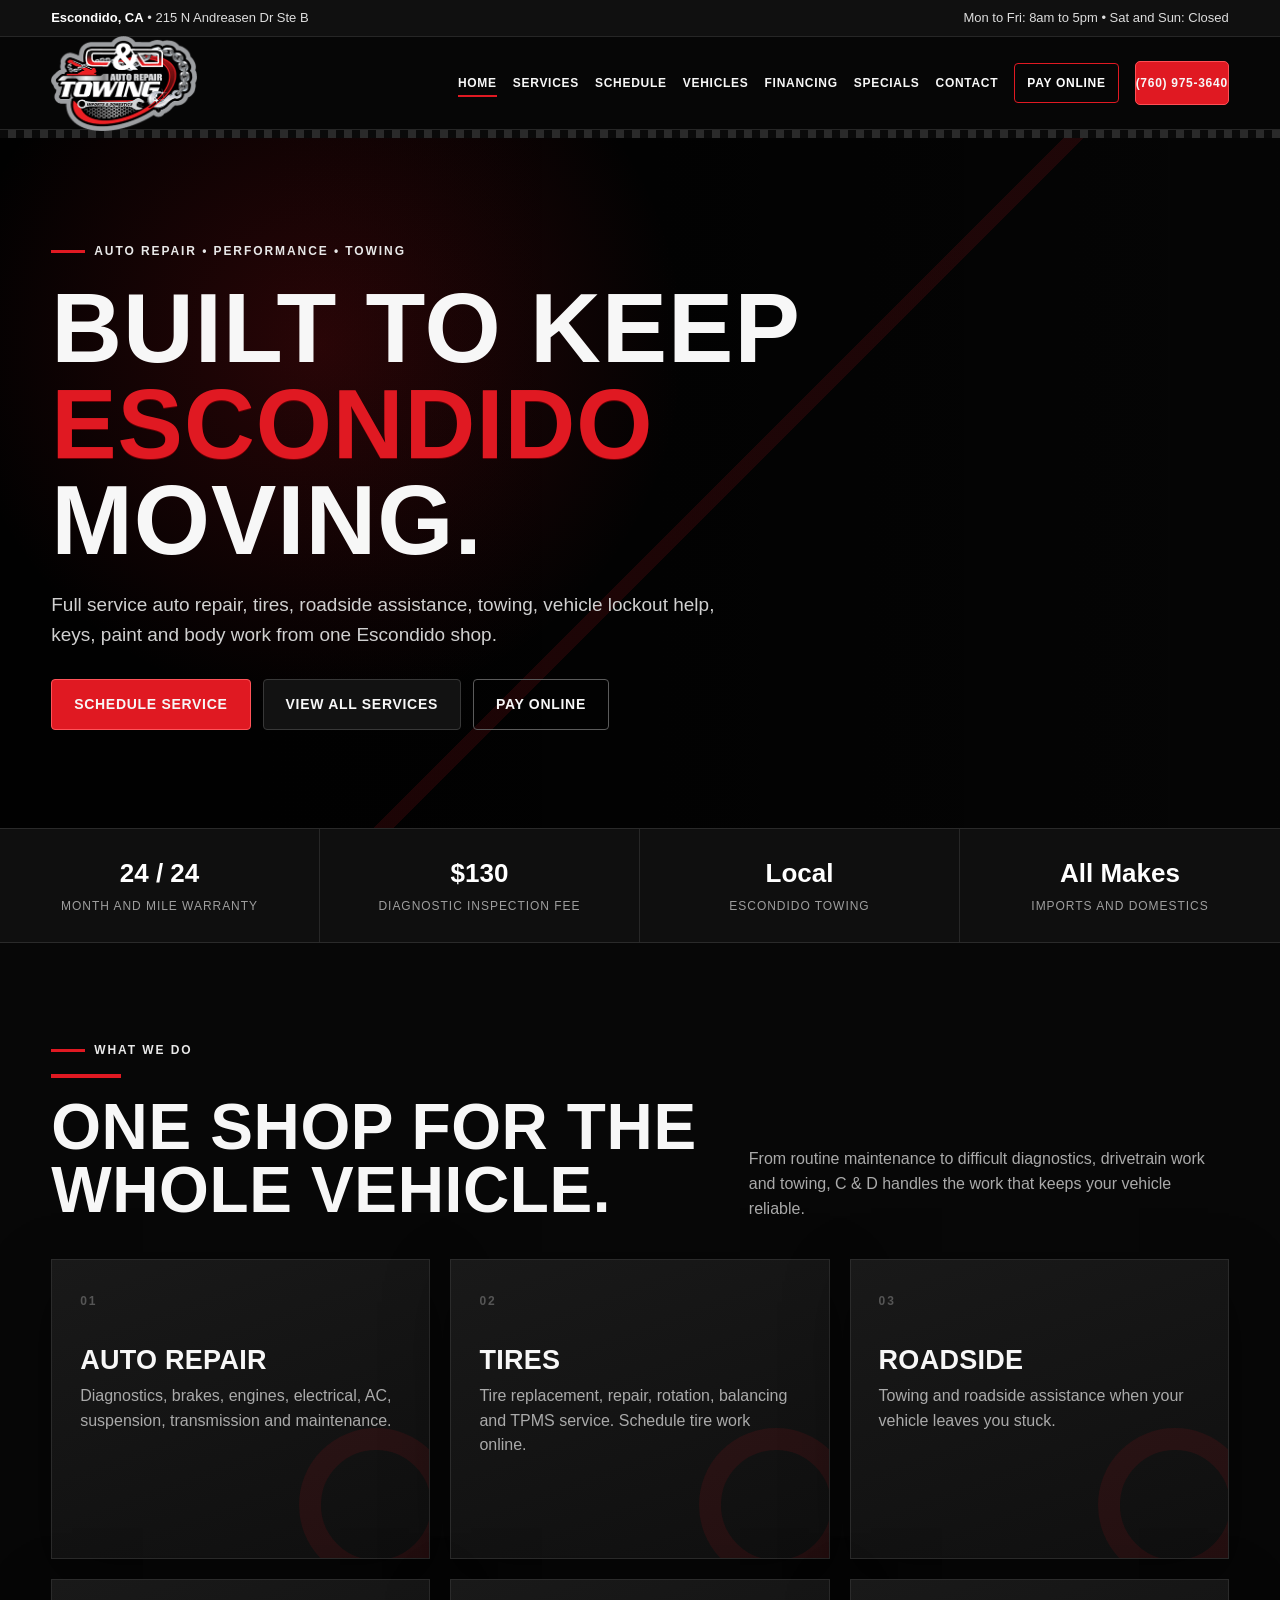
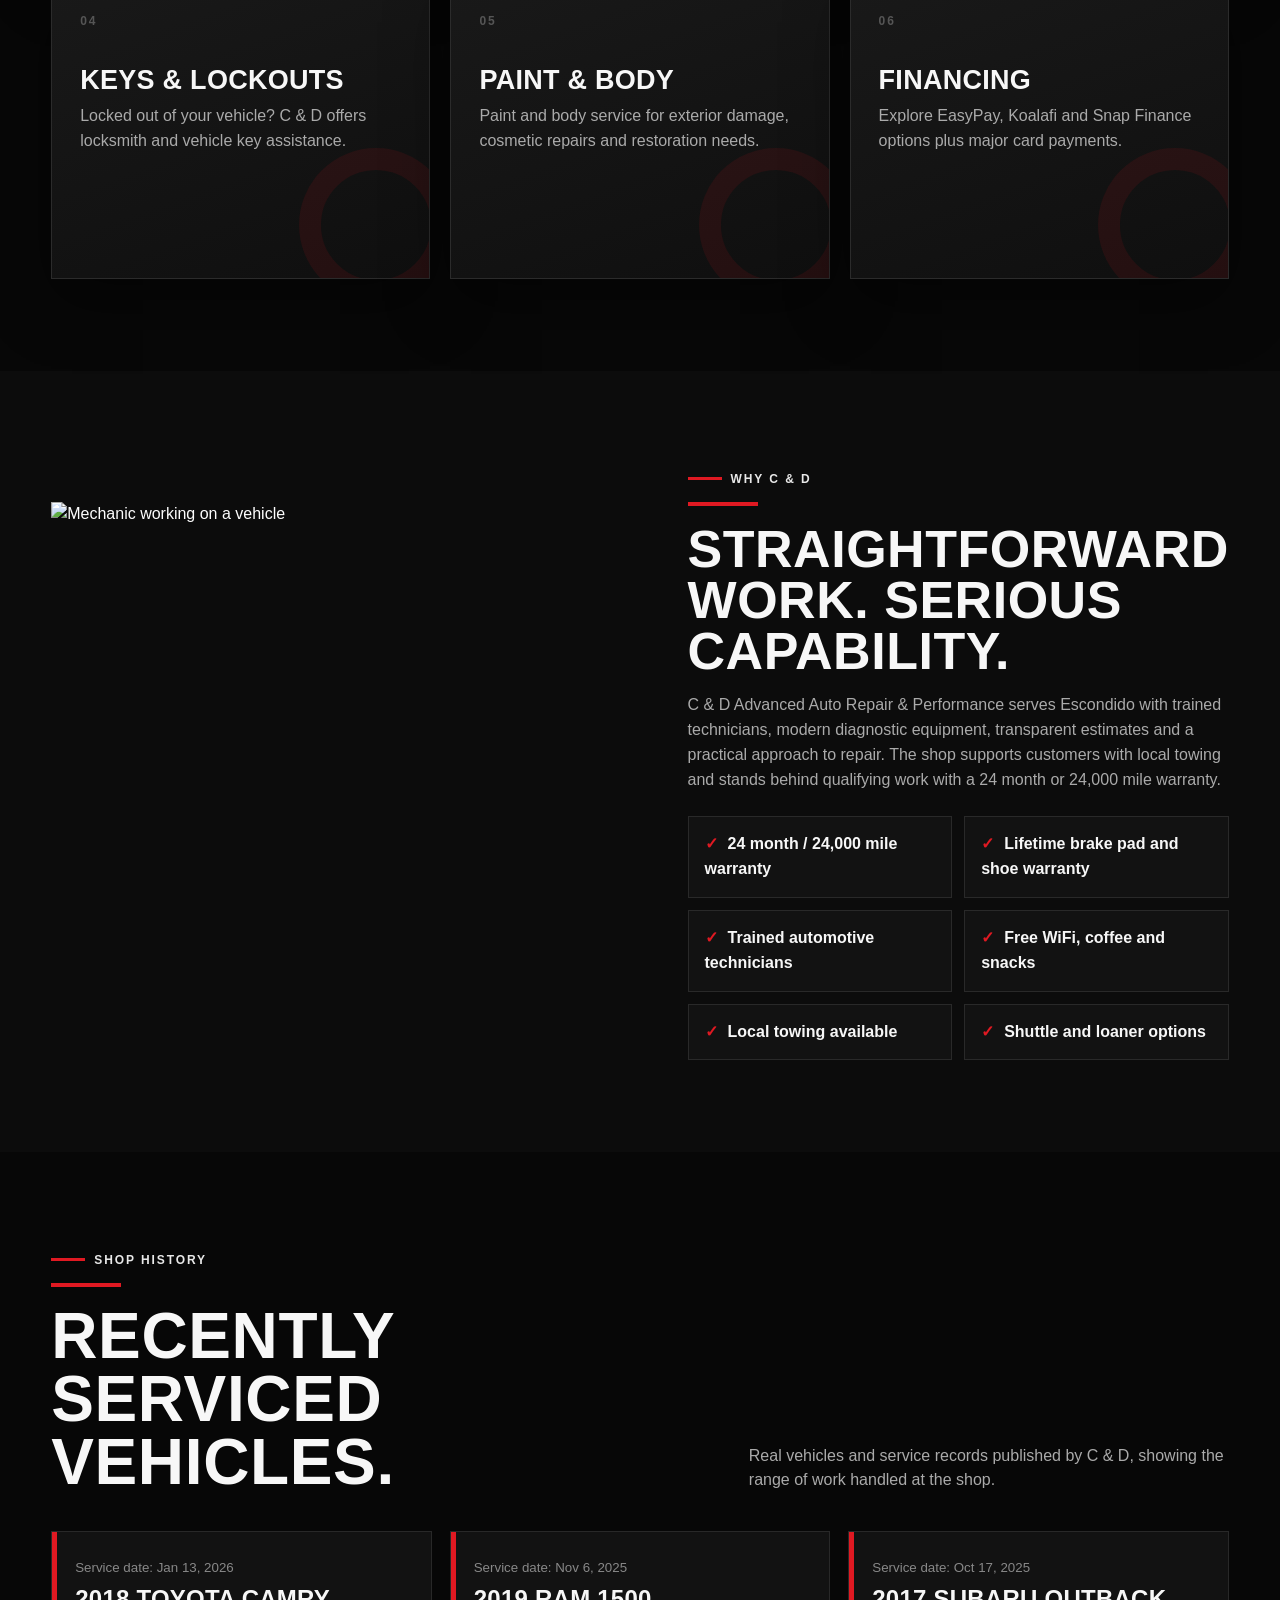
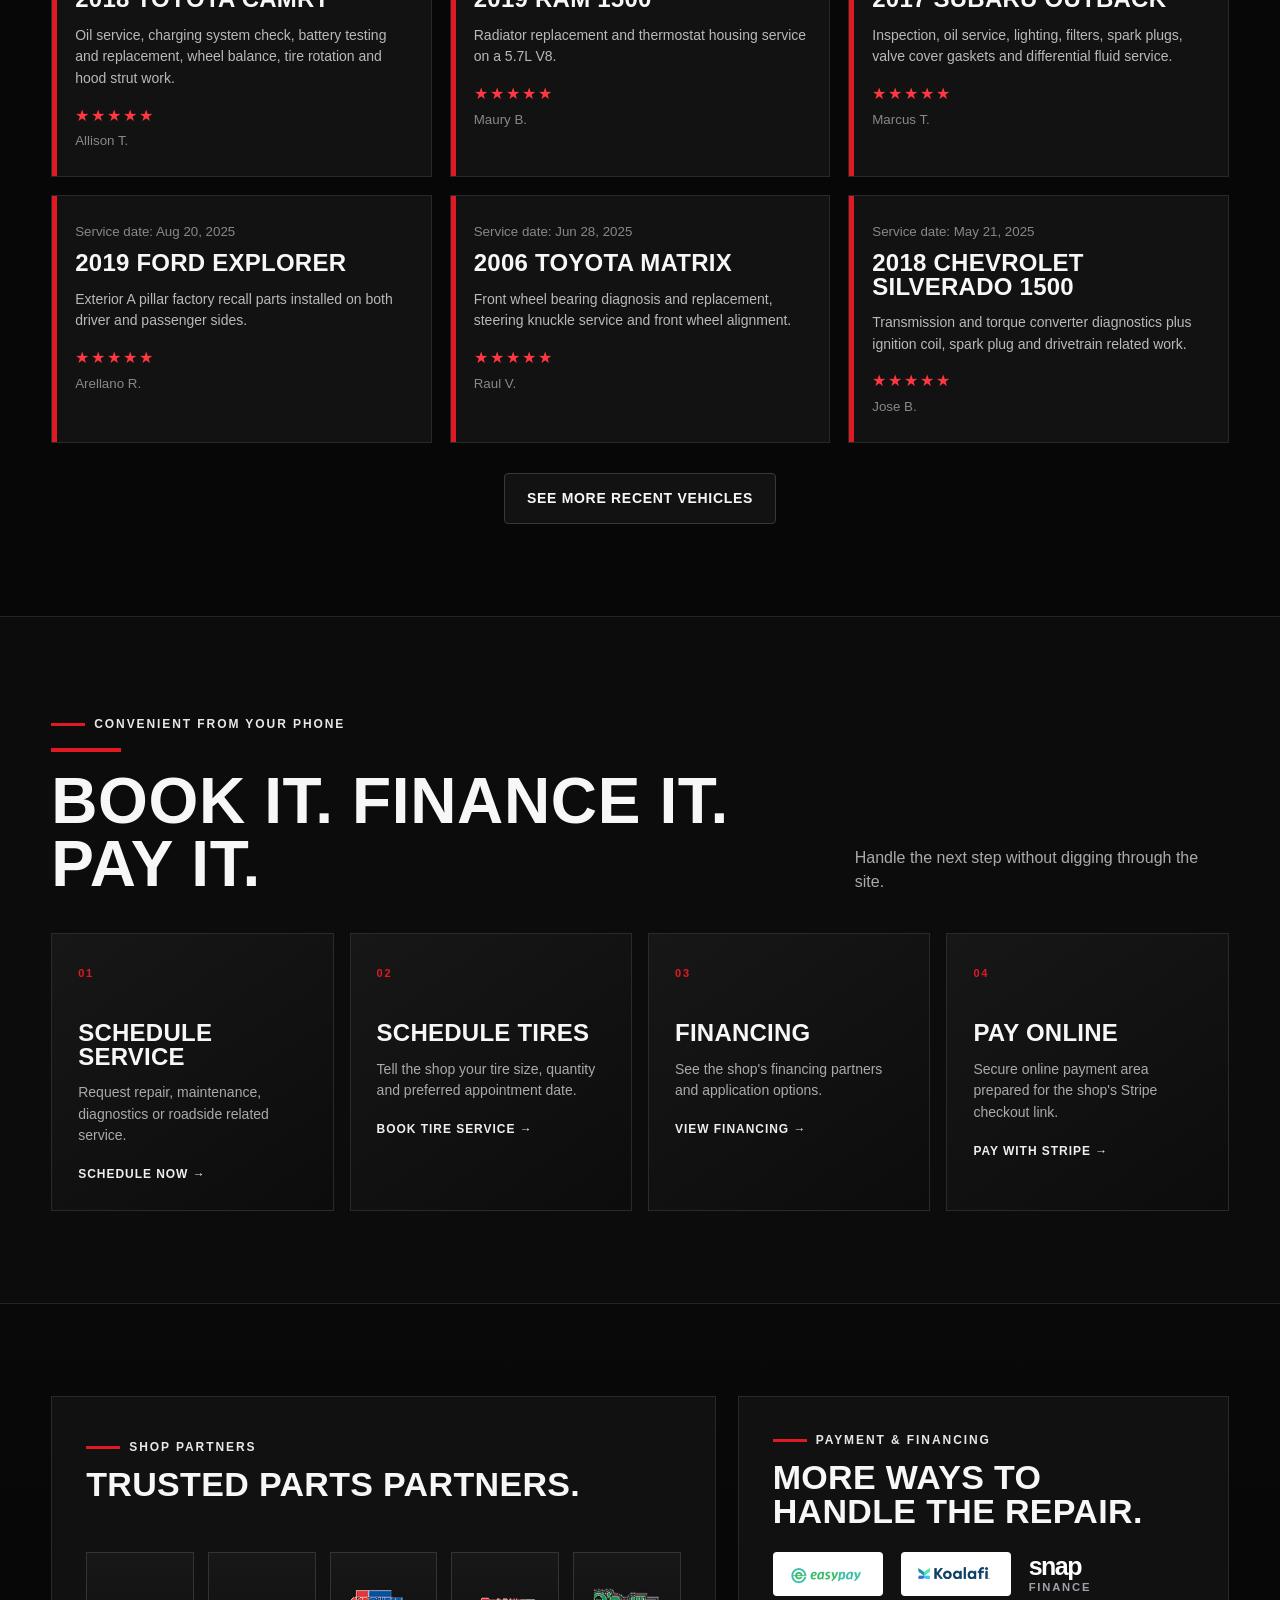
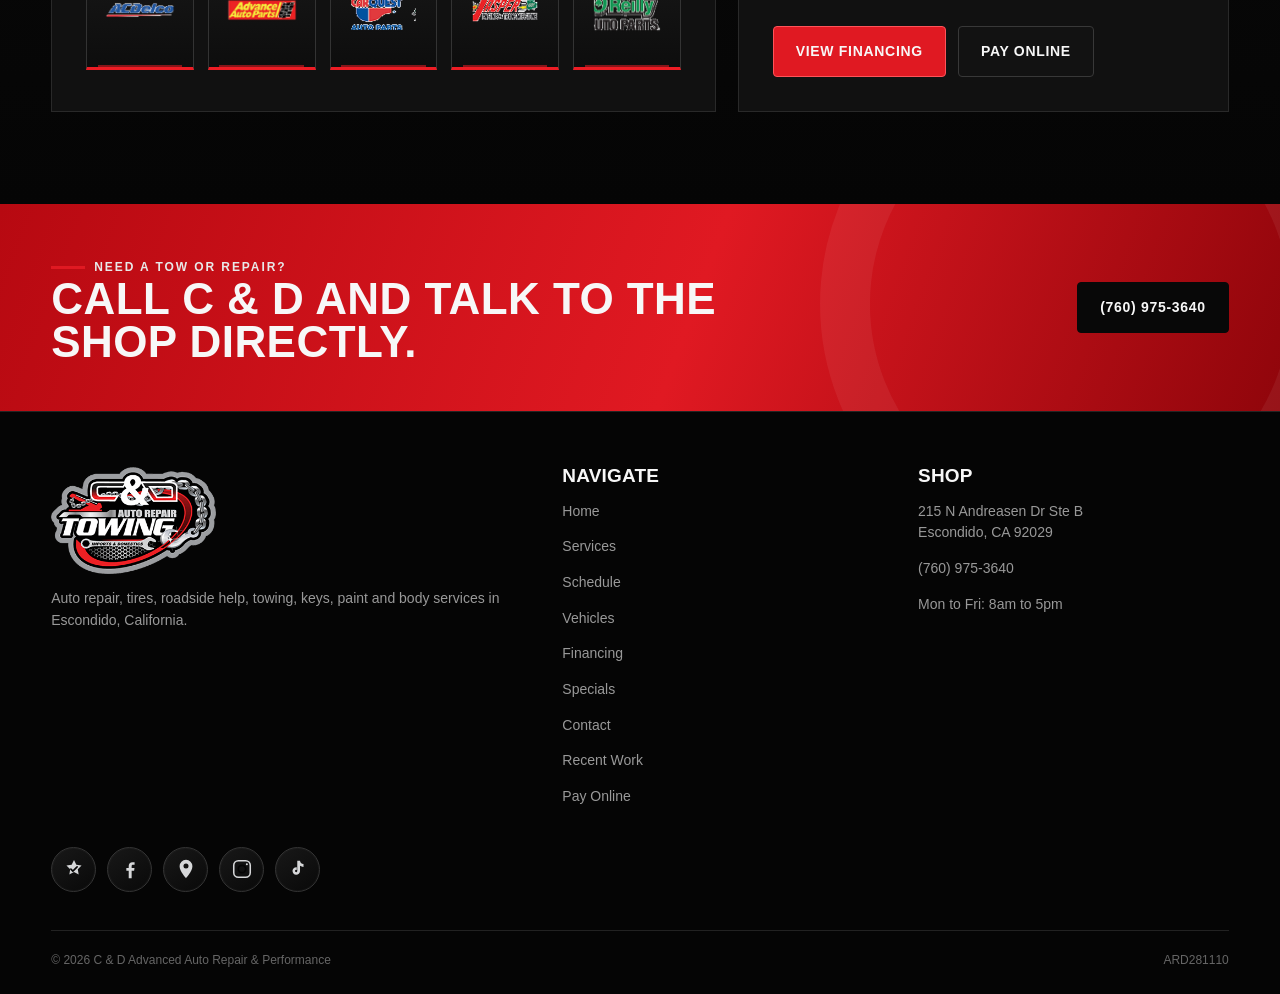
==== commit 5bcafff7: "Add files via upload" ====
--- a/index.html
+++ b/index.html
@@ -9,6 +9,6 @@
 <section class="section dark2"><div class="wrap split"><div class="photo-frame"><img alt="Mechanic working on a vehicle" decoding="async" loading="lazy" referrerpolicy="no-referrer" src="https://images.unsplash.com/photo-1625047509248-ec889cbff17f?auto=format&amp;fit=crop&amp;w=1200&amp;q=85"/></div><div><div class="eyebrow">Why C &amp; D</div><div class="redline"></div><h2 style="font-size:52px">Straightforward work. Serious capability.</h2><p style="color:#aaa">C &amp; D Advanced Auto Repair &amp; Performance serves Escondido with trained technicians, modern diagnostic equipment, transparent estimates and a practical approach to repair. The shop supports customers with local towing and stands behind qualifying work with a 24 month or 24,000 mile warranty.</p><div class="ticks"><div class="tick">24 month / 24,000 mile warranty</div><div class="tick">Lifetime brake pad and shoe warranty</div><div class="tick">Trained automotive technicians</div><div class="tick">Free WiFi, coffee and snacks</div><div class="tick">Local towing available</div><div class="tick">Shuttle and loaner options</div></div></div></div></section>
 <section class="section"><div class="wrap"><div class="section-head"><div><div class="eyebrow">Shop history</div><div class="redline"></div><h2>Recently serviced vehicles.</h2></div><p>Real vehicles and service records published by C &amp; D, showing the range of work handled at the shop.</p></div><div class="vehicles"><article class="vehicle"><small>Service date: Jan 13, 2026</small><h3>2018 Toyota Camry</h3><p>Oil service, charging system check, battery testing and replacement, wheel balance, tire rotation and hood strut work.</p><div class="rating">★★★★★</div><small>Allison T.</small></article><article class="vehicle"><small>Service date: Nov 6, 2025</small><h3>2019 RAM 1500</h3><p>Radiator replacement and thermostat housing service on a 5.7L V8.</p><div class="rating">★★★★★</div><small>Maury B.</small></article><article class="vehicle"><small>Service date: Oct 17, 2025</small><h3>2017 Subaru Outback</h3><p>Inspection, oil service, lighting, filters, spark plugs, valve cover gaskets and differential fluid service.</p><div class="rating">★★★★★</div><small>Marcus T.</small></article><article class="vehicle"><small>Service date: Aug 20, 2025</small><h3>2019 Ford Explorer</h3><p>Exterior A pillar factory recall parts installed on both driver and passenger sides.</p><div class="rating">★★★★★</div><small>Arellano R.</small></article><article class="vehicle"><small>Service date: Jun 28, 2025</small><h3>2006 Toyota Matrix</h3><p>Front wheel bearing diagnosis and replacement, steering knuckle service and front wheel alignment.</p><div class="rating">★★★★★</div><small>Raul V.</small></article><article class="vehicle"><small>Service date: May 21, 2025</small><h3>2018 Chevrolet Silverado 1500</h3><p>Transmission and torque converter diagnostics plus ignition coil, spark plug and drivetrain related work.</p><div class="rating">★★★★★</div><small>Jose B.</small></article></div><div class="actions" style="justify-content:center"><a class="btn dark" href="vehicles.html">See More Recent Vehicles</a></div></div></section>
 <section class="section dark2 quick-section"><div class="wrap"><div class="section-head"><div><div class="eyebrow">Convenient from your phone</div><div class="redline"></div><h2>Book it. Finance it. Pay it.</h2></div><p>Handle the next step without digging through the site.</p></div><div class="quick-actions"><a class="quick-card" href="appointments.html"><span>01</span><h3>Schedule Service</h3><p>Request repair, maintenance, diagnostics or roadside related service.</p><b>Schedule now →</b></a><a class="quick-card" href="appointments.html?service=tire"><span>02</span><h3>Schedule Tires</h3><p>Tell the shop your tire size, quantity and preferred appointment date.</p><b>Book tire service →</b></a><a class="quick-card" href="financing.html"><span>03</span><h3>Financing</h3><p>See the shop's financing partners and application options.</p><b>View financing →</b></a><a class="quick-card" href="pay.html"><span>04</span><h3>Pay Online</h3><p>Secure online payment area prepared for the shop's Stripe checkout link.</p><b>Pay with Stripe →</b></a></div></div></section>
-<section class="section trust-section"><div class="wrap"><div class="trust-grid"><div class="partner-panel"><div class="eyebrow">Shop Partners</div><h2>Trusted parts partners.</h2><img alt="ACDelco, Advance Auto Parts, Carquest, Jasper Engines and Transmissions, and O'Reilly Auto Parts shop partners" decoding="async" loading="lazy" src="assets/shop-partners.png"/></div><div class="finance-mini"><div class="eyebrow">Payment &amp; Financing</div><h2>More ways to handle the repair.</h2><div class="finance-mini-row"><img alt="EasyPay Finance" decoding="async" loading="lazy" src="assets/easypay.png"/><img alt="Koalafi financing" decoding="async" loading="lazy" src="assets/koalafi.png"/><span class="snap-word">snap<span>finance</span></span></div><div class="actions"><a class="btn red" href="financing.html">View Financing</a><a class="btn dark" href="pay.html">Pay Online</a></div></div></div></div></section><section class="banner"><div class="wrap"><div><div class="eyebrow">Need a tow or repair?</div><h2>Call C &amp; D and talk to the shop directly.</h2></div><a class="btn" href="tel:+17609753640">(760) 975-3640</a></div></section>
+<section class="section trust-section"><div class="wrap"><div class="trust-grid"><div class="partner-panel"><div class="eyebrow">Shop Partners</div><h2>Trusted parts partners.</h2><div class="partner-logo-grid" aria-label="C and D shop parts partners"><div class="partner-logo-card"><img src="[data-uri]" alt="ACDelco" loading="lazy" decoding="async"></div><div class="partner-logo-card"><img src="[data-uri]" alt="Advance Auto Parts" loading="lazy" decoding="async"></div><div class="partner-logo-card"><img src="[data-uri]" alt="Carquest Auto Parts" loading="lazy" decoding="async"></div><div class="partner-logo-card"><img src="[data-uri]" alt="Jasper Engines and Transmissions" loading="lazy" decoding="async"></div><div class="partner-logo-card"><img src="[data-uri]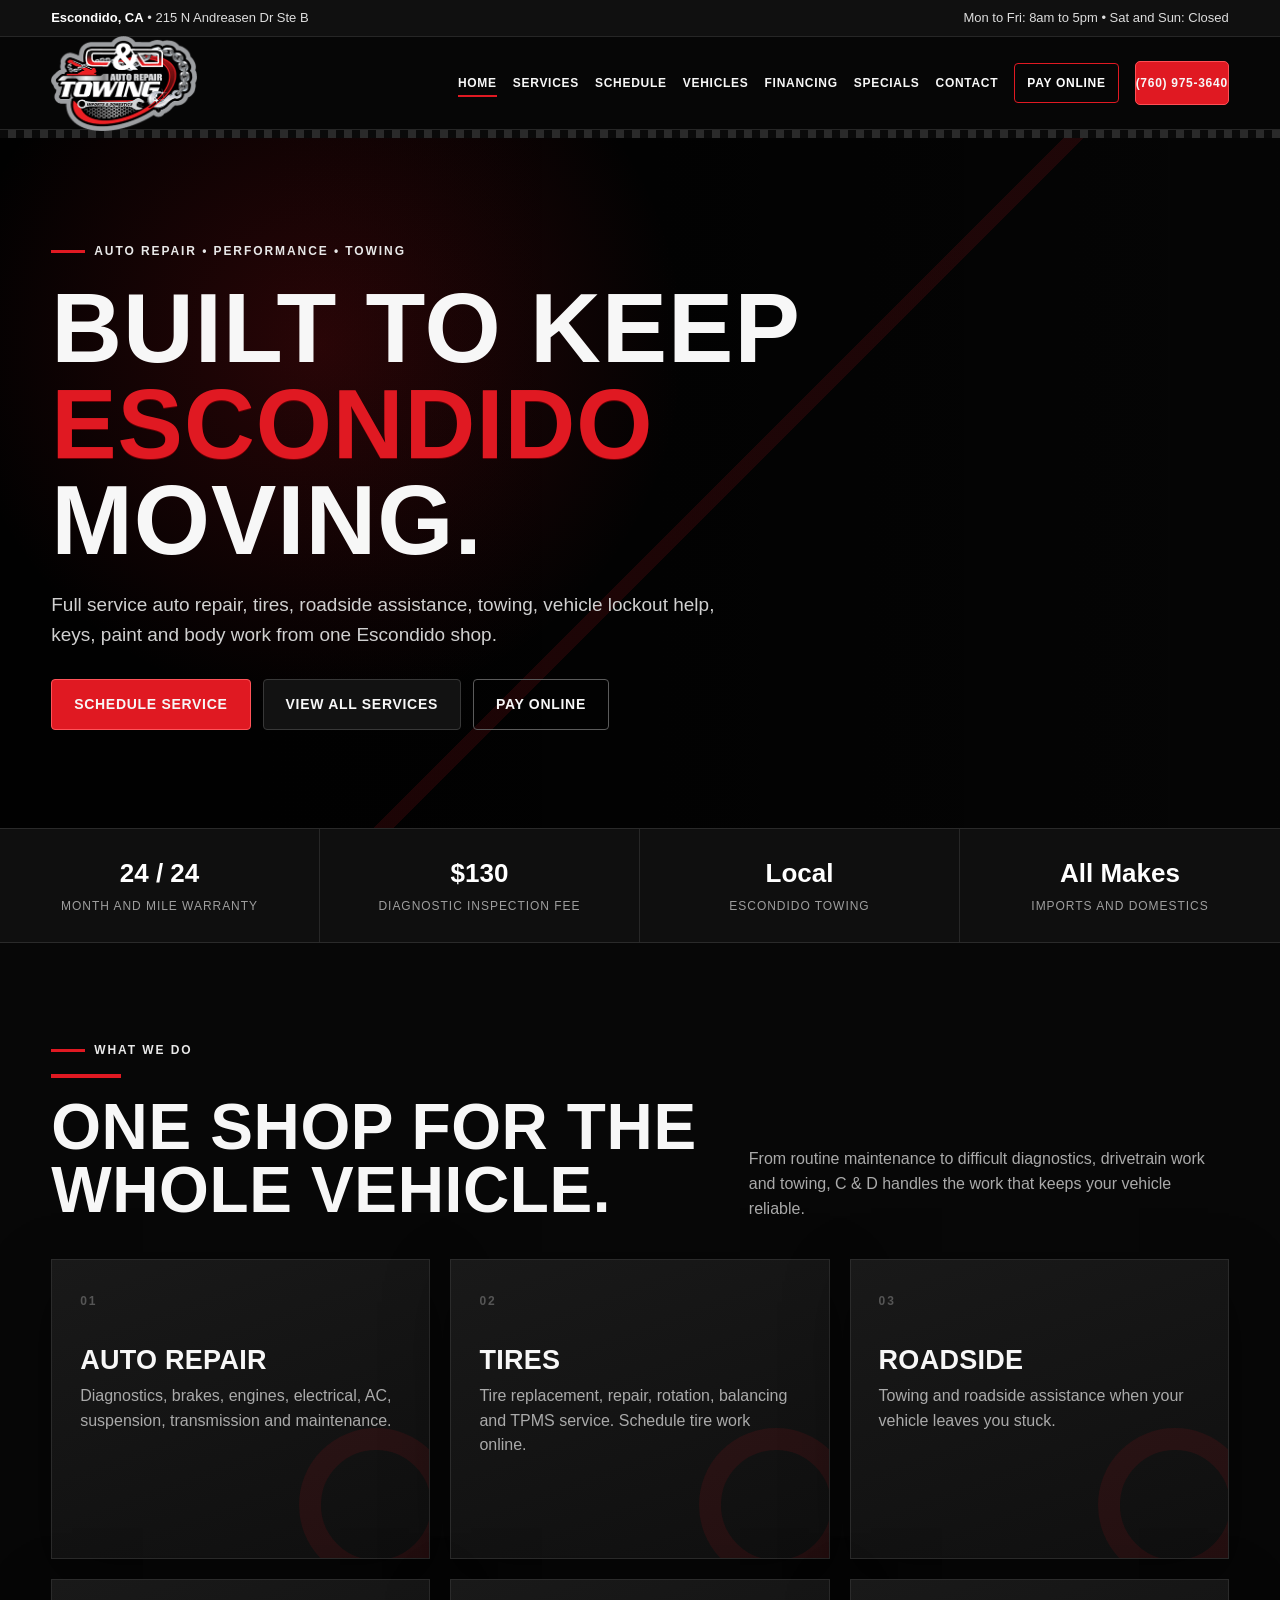
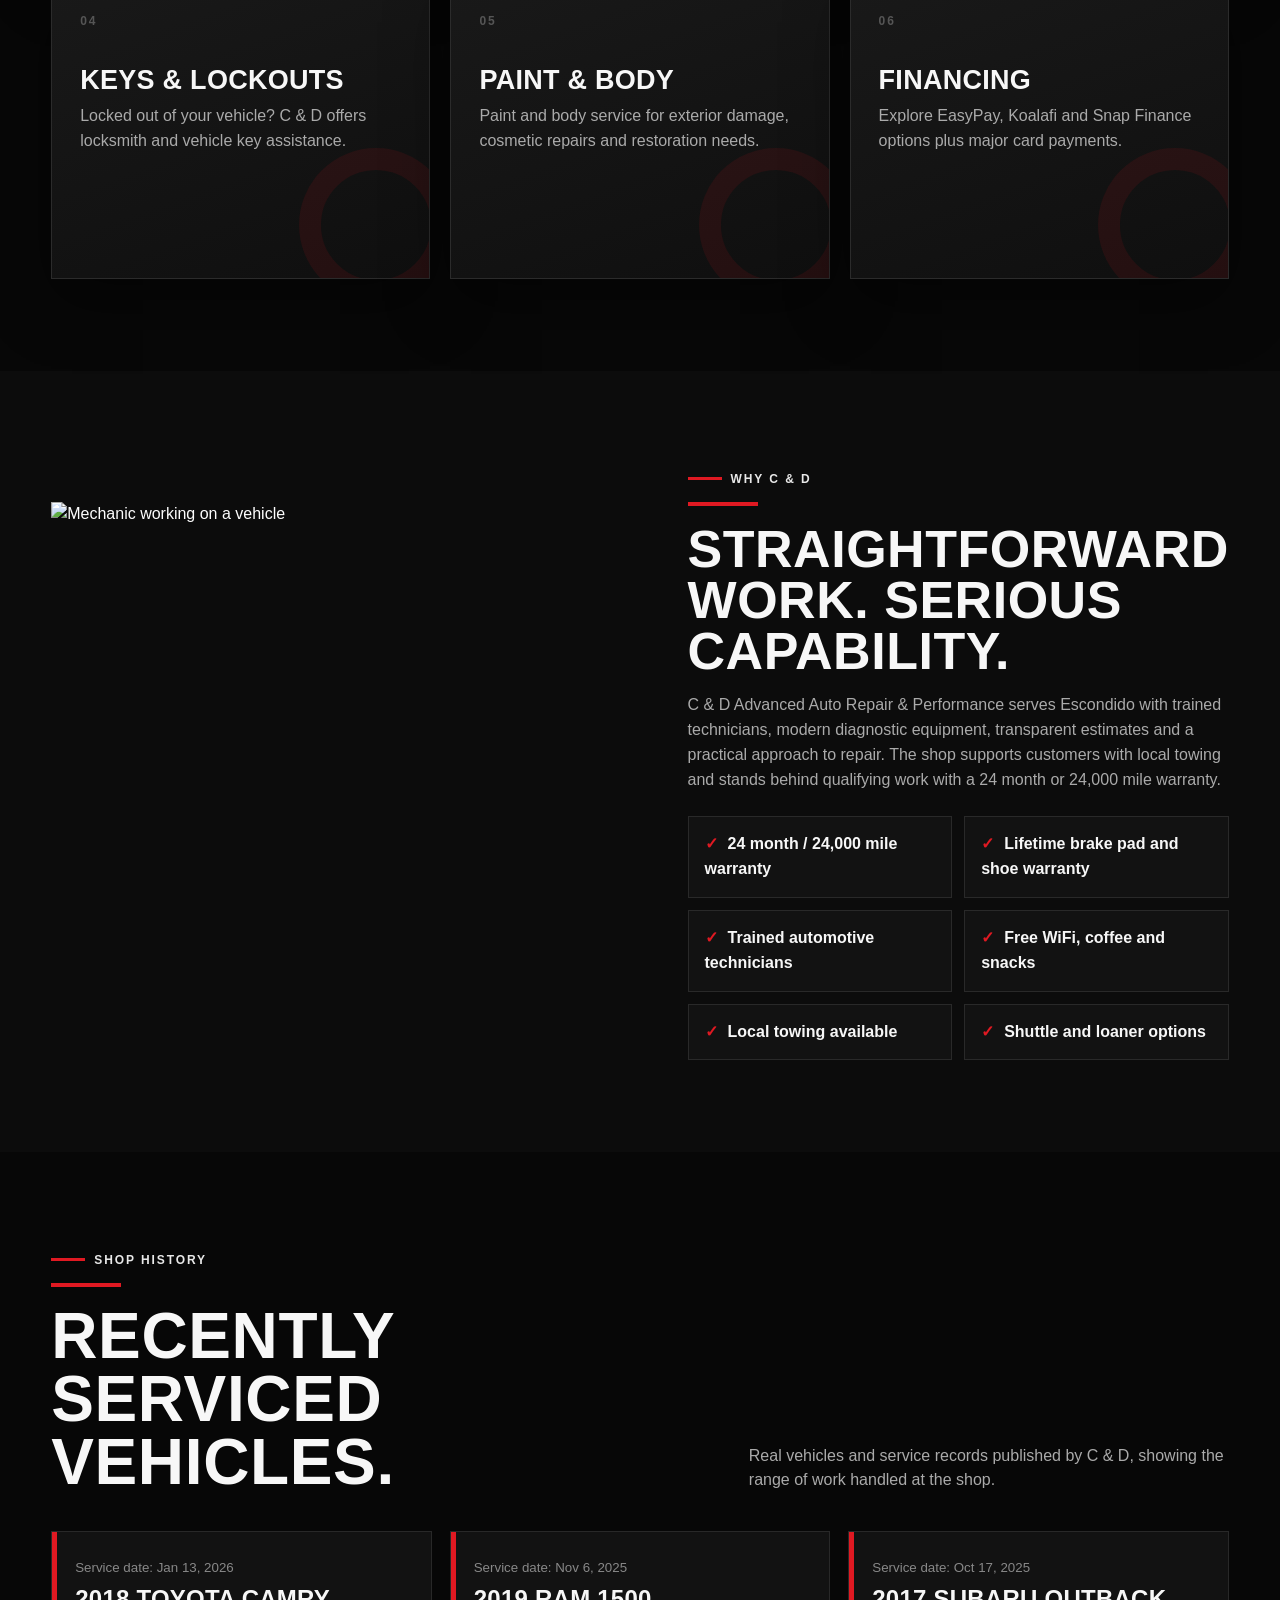
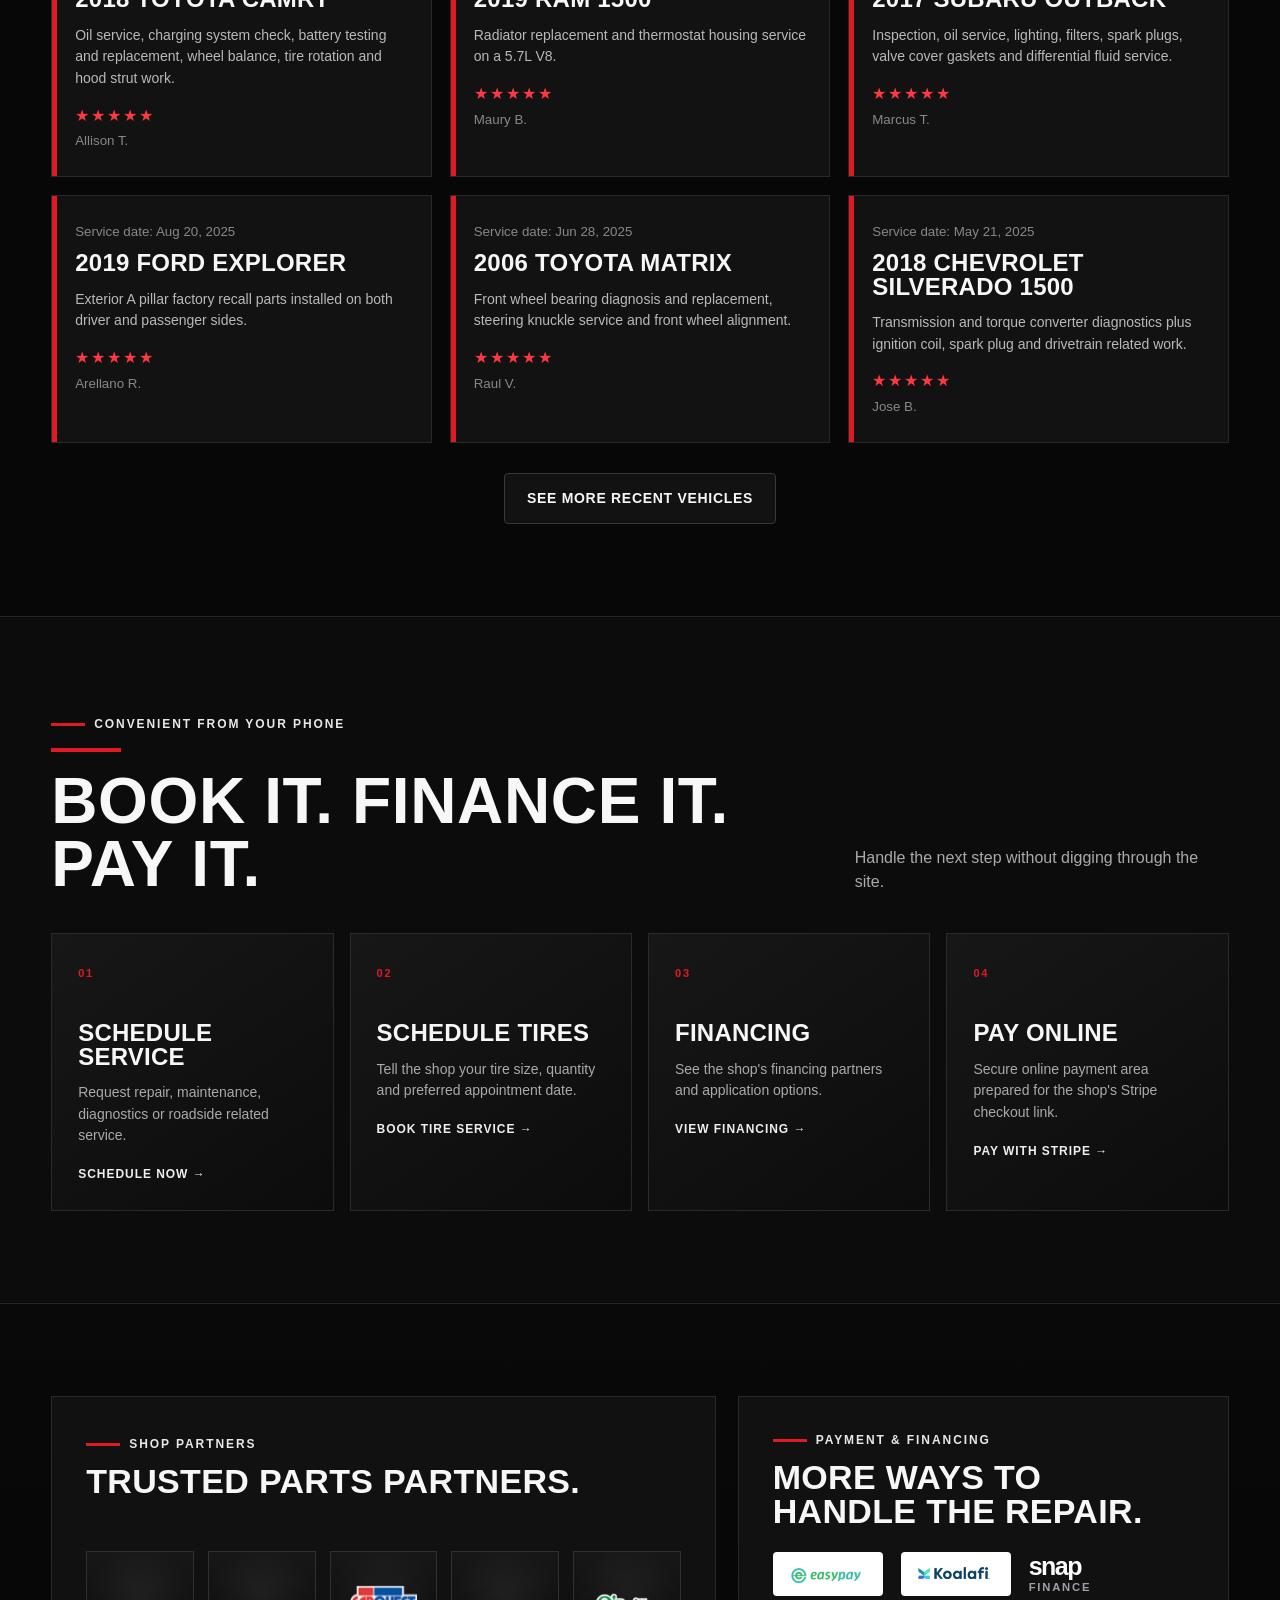
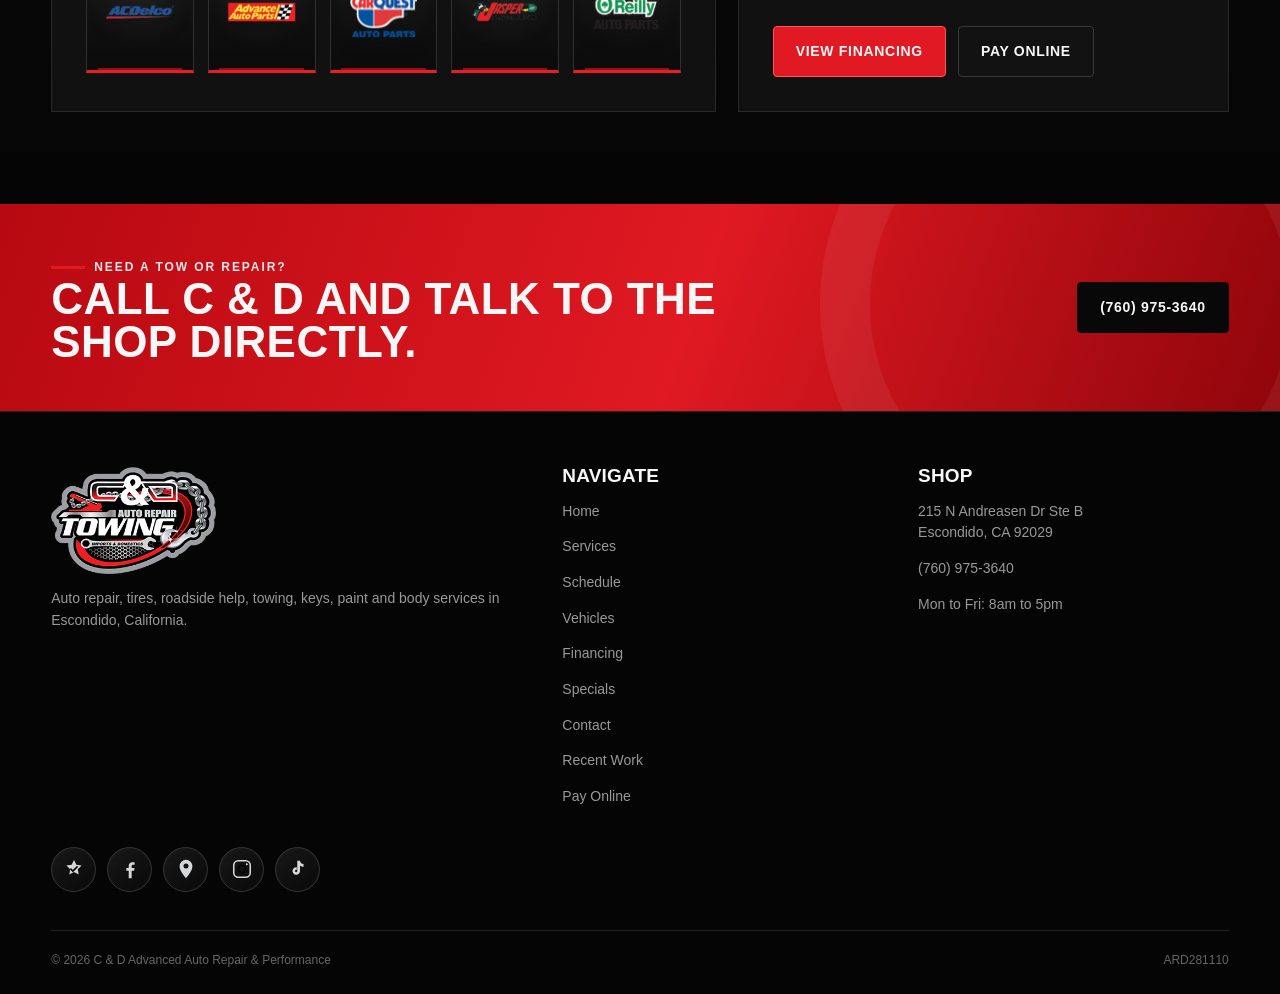
==== commit 3762bebb: "Add files via upload" ====
--- a/index.html
+++ b/index.html
@@ -9,6 +9,6 @@
 <section class="section dark2"><div class="wrap split"><div class="photo-frame"><img alt="Mechanic working on a vehicle" decoding="async" loading="lazy" referrerpolicy="no-referrer" src="https://images.unsplash.com/photo-1625047509248-ec889cbff17f?auto=format&amp;fit=crop&amp;w=1200&amp;q=85"/></div><div><div class="eyebrow">Why C &amp; D</div><div class="redline"></div><h2 style="font-size:52px">Straightforward work. Serious capability.</h2><p style="color:#aaa">C &amp; D Advanced Auto Repair &amp; Performance serves Escondido with trained technicians, modern diagnostic equipment, transparent estimates and a practical approach to repair. The shop supports customers with local towing and stands behind qualifying work with a 24 month or 24,000 mile warranty.</p><div class="ticks"><div class="tick">24 month / 24,000 mile warranty</div><div class="tick">Lifetime brake pad and shoe warranty</div><div class="tick">Trained automotive technicians</div><div class="tick">Free WiFi, coffee and snacks</div><div class="tick">Local towing available</div><div class="tick">Shuttle and loaner options</div></div></div></div></section>
 <section class="section"><div class="wrap"><div class="section-head"><div><div class="eyebrow">Shop history</div><div class="redline"></div><h2>Recently serviced vehicles.</h2></div><p>Real vehicles and service records published by C &amp; D, showing the range of work handled at the shop.</p></div><div class="vehicles"><article class="vehicle"><small>Service date: Jan 13, 2026</small><h3>2018 Toyota Camry</h3><p>Oil service, charging system check, battery testing and replacement, wheel balance, tire rotation and hood strut work.</p><div class="rating">★★★★★</div><small>Allison T.</small></article><article class="vehicle"><small>Service date: Nov 6, 2025</small><h3>2019 RAM 1500</h3><p>Radiator replacement and thermostat housing service on a 5.7L V8.</p><div class="rating">★★★★★</div><small>Maury B.</small></article><article class="vehicle"><small>Service date: Oct 17, 2025</small><h3>2017 Subaru Outback</h3><p>Inspection, oil service, lighting, filters, spark plugs, valve cover gaskets and differential fluid service.</p><div class="rating">★★★★★</div><small>Marcus T.</small></article><article class="vehicle"><small>Service date: Aug 20, 2025</small><h3>2019 Ford Explorer</h3><p>Exterior A pillar factory recall parts installed on both driver and passenger sides.</p><div class="rating">★★★★★</div><small>Arellano R.</small></article><article class="vehicle"><small>Service date: Jun 28, 2025</small><h3>2006 Toyota Matrix</h3><p>Front wheel bearing diagnosis and replacement, steering knuckle service and front wheel alignment.</p><div class="rating">★★★★★</div><small>Raul V.</small></article><article class="vehicle"><small>Service date: May 21, 2025</small><h3>2018 Chevrolet Silverado 1500</h3><p>Transmission and torque converter diagnostics plus ignition coil, spark plug and drivetrain related work.</p><div class="rating">★★★★★</div><small>Jose B.</small></article></div><div class="actions" style="justify-content:center"><a class="btn dark" href="vehicles.html">See More Recent Vehicles</a></div></div></section>
 <section class="section dark2 quick-section"><div class="wrap"><div class="section-head"><div><div class="eyebrow">Convenient from your phone</div><div class="redline"></div><h2>Book it. Finance it. Pay it.</h2></div><p>Handle the next step without digging through the site.</p></div><div class="quick-actions"><a class="quick-card" href="appointments.html"><span>01</span><h3>Schedule Service</h3><p>Request repair, maintenance, diagnostics or roadside related service.</p><b>Schedule now →</b></a><a class="quick-card" href="appointments.html?service=tire"><span>02</span><h3>Schedule Tires</h3><p>Tell the shop your tire size, quantity and preferred appointment date.</p><b>Book tire service →</b></a><a class="quick-card" href="financing.html"><span>03</span><h3>Financing</h3><p>See the shop's financing partners and application options.</p><b>View financing →</b></a><a class="quick-card" href="pay.html"><span>04</span><h3>Pay Online</h3><p>Secure online payment area prepared for the shop's Stripe checkout link.</p><b>Pay with Stripe →</b></a></div></div></section>
-<section class="section trust-section"><div class="wrap"><div class="trust-grid"><div class="partner-panel"><div class="eyebrow">Shop Partners</div><h2>Trusted parts partners.</h2><div class="partner-logo-grid" aria-label="C and D shop parts partners"><div class="partner-logo-card"><img src="[data-uri]" alt="ACDelco" loading="lazy" decoding="async"></div><div class="partner-logo-card"><img src="[data-uri]" alt="Advance Auto Parts" loading="lazy" decoding="async"></div><div class="partner-logo-card"><img src="[data-uri]" alt="Carquest Auto Parts" loading="lazy" decoding="async"></div><div class="partner-logo-card"><img src="[data-uri]" alt="Jasper Engines and Transmissions" loading="lazy" decoding="async"></div><div class="partner-logo-card"><img src="[data-uri]